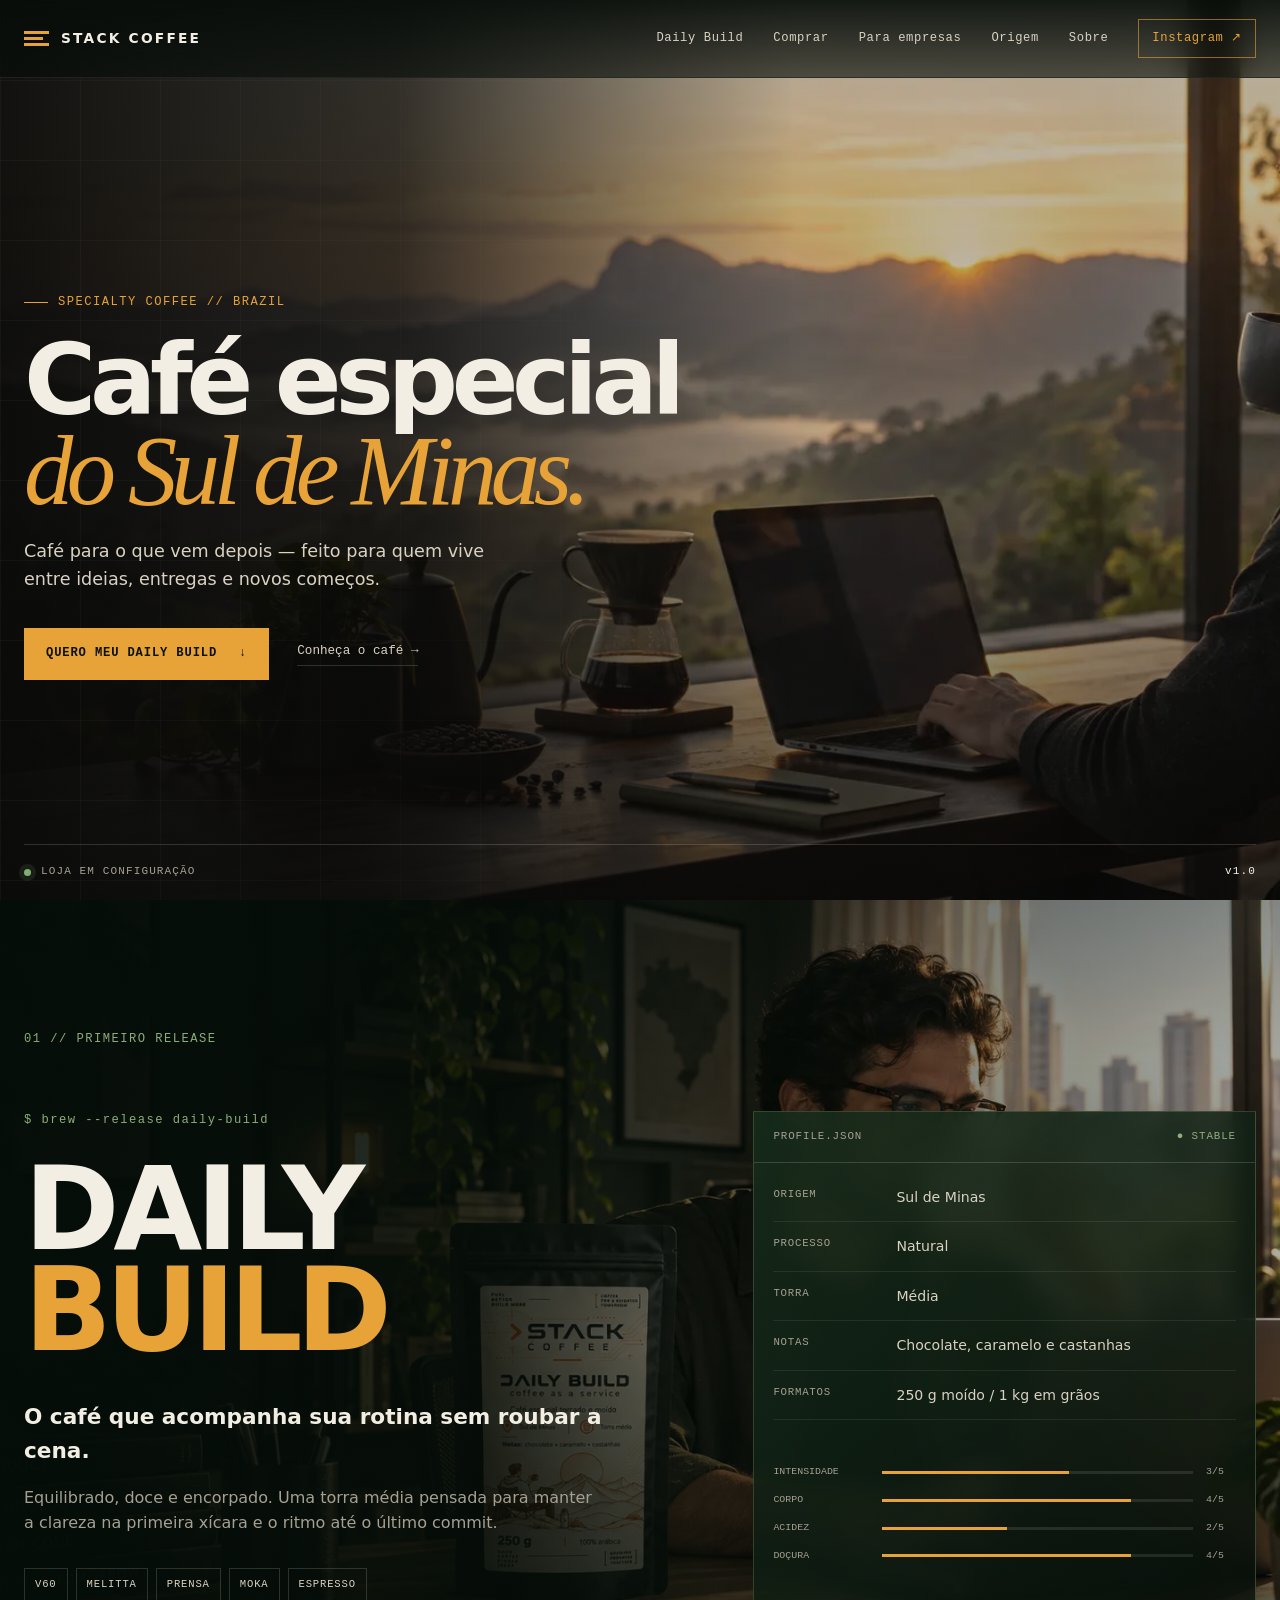
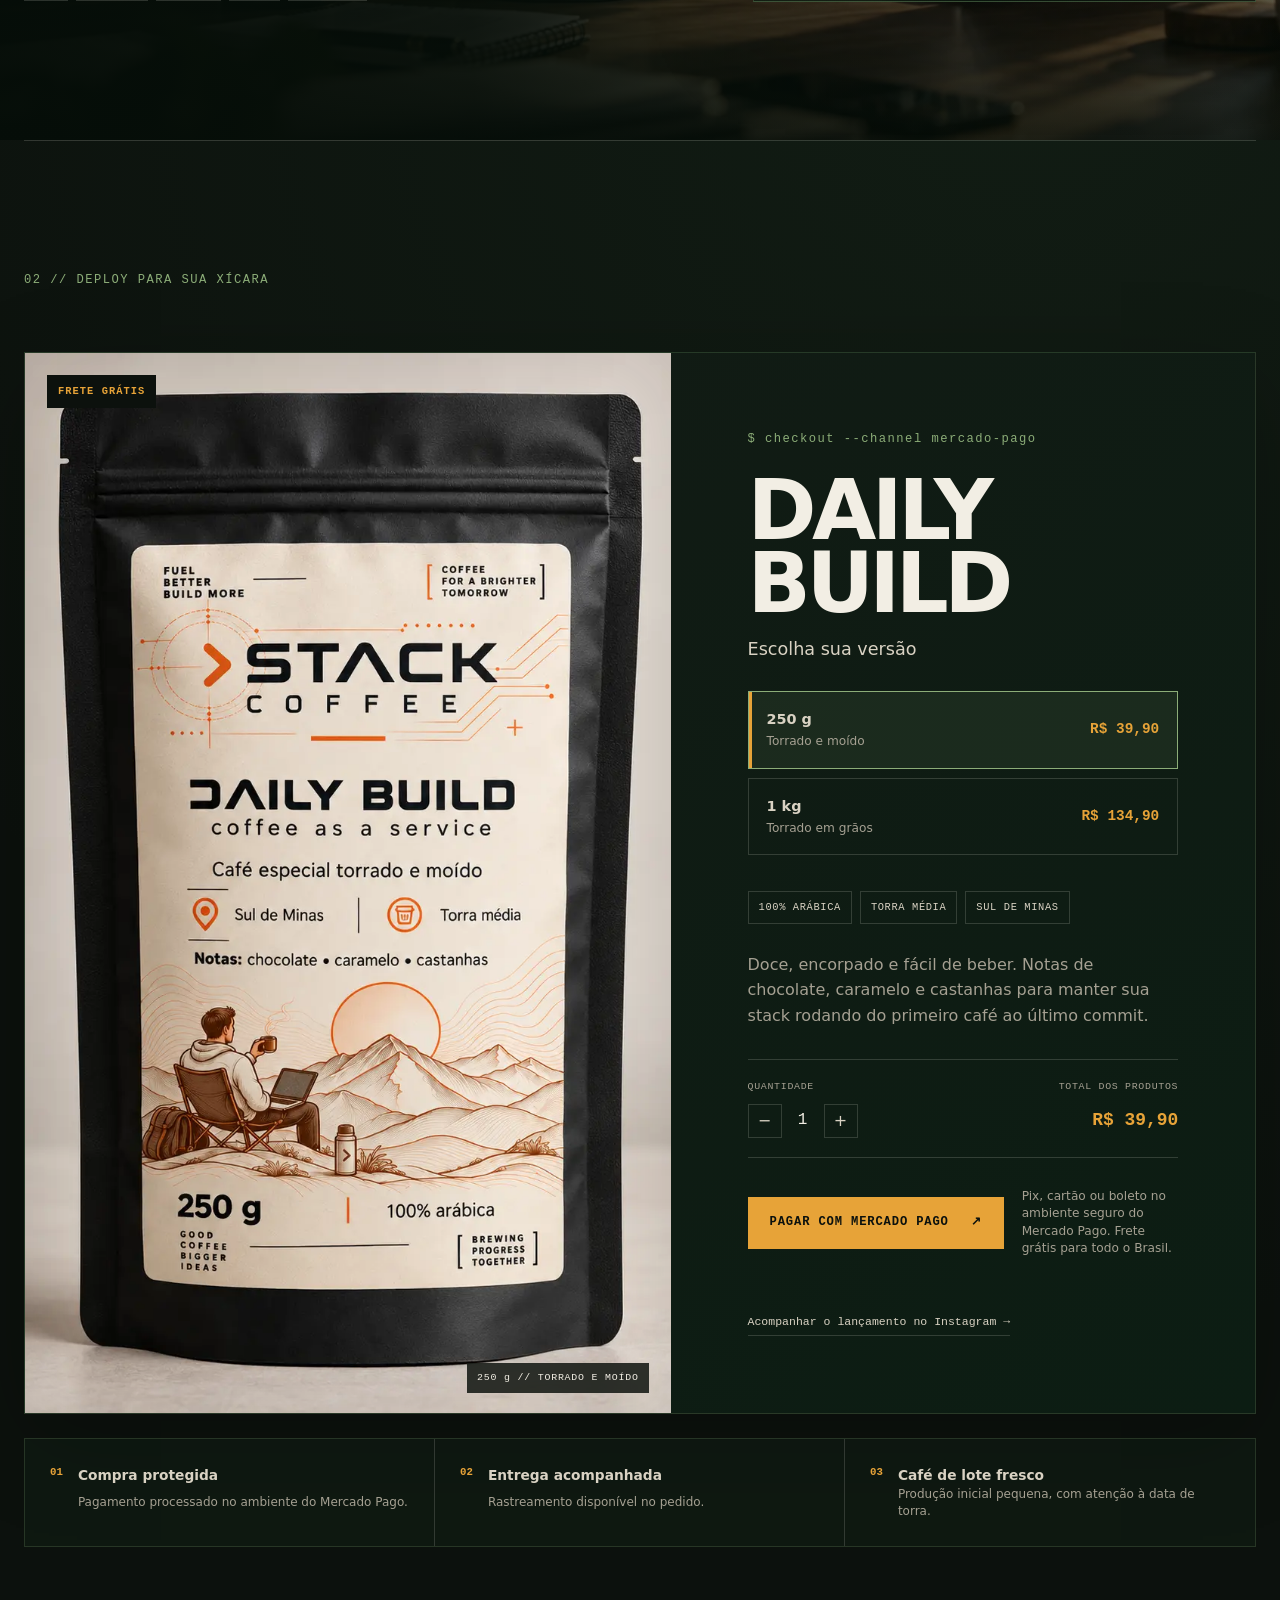
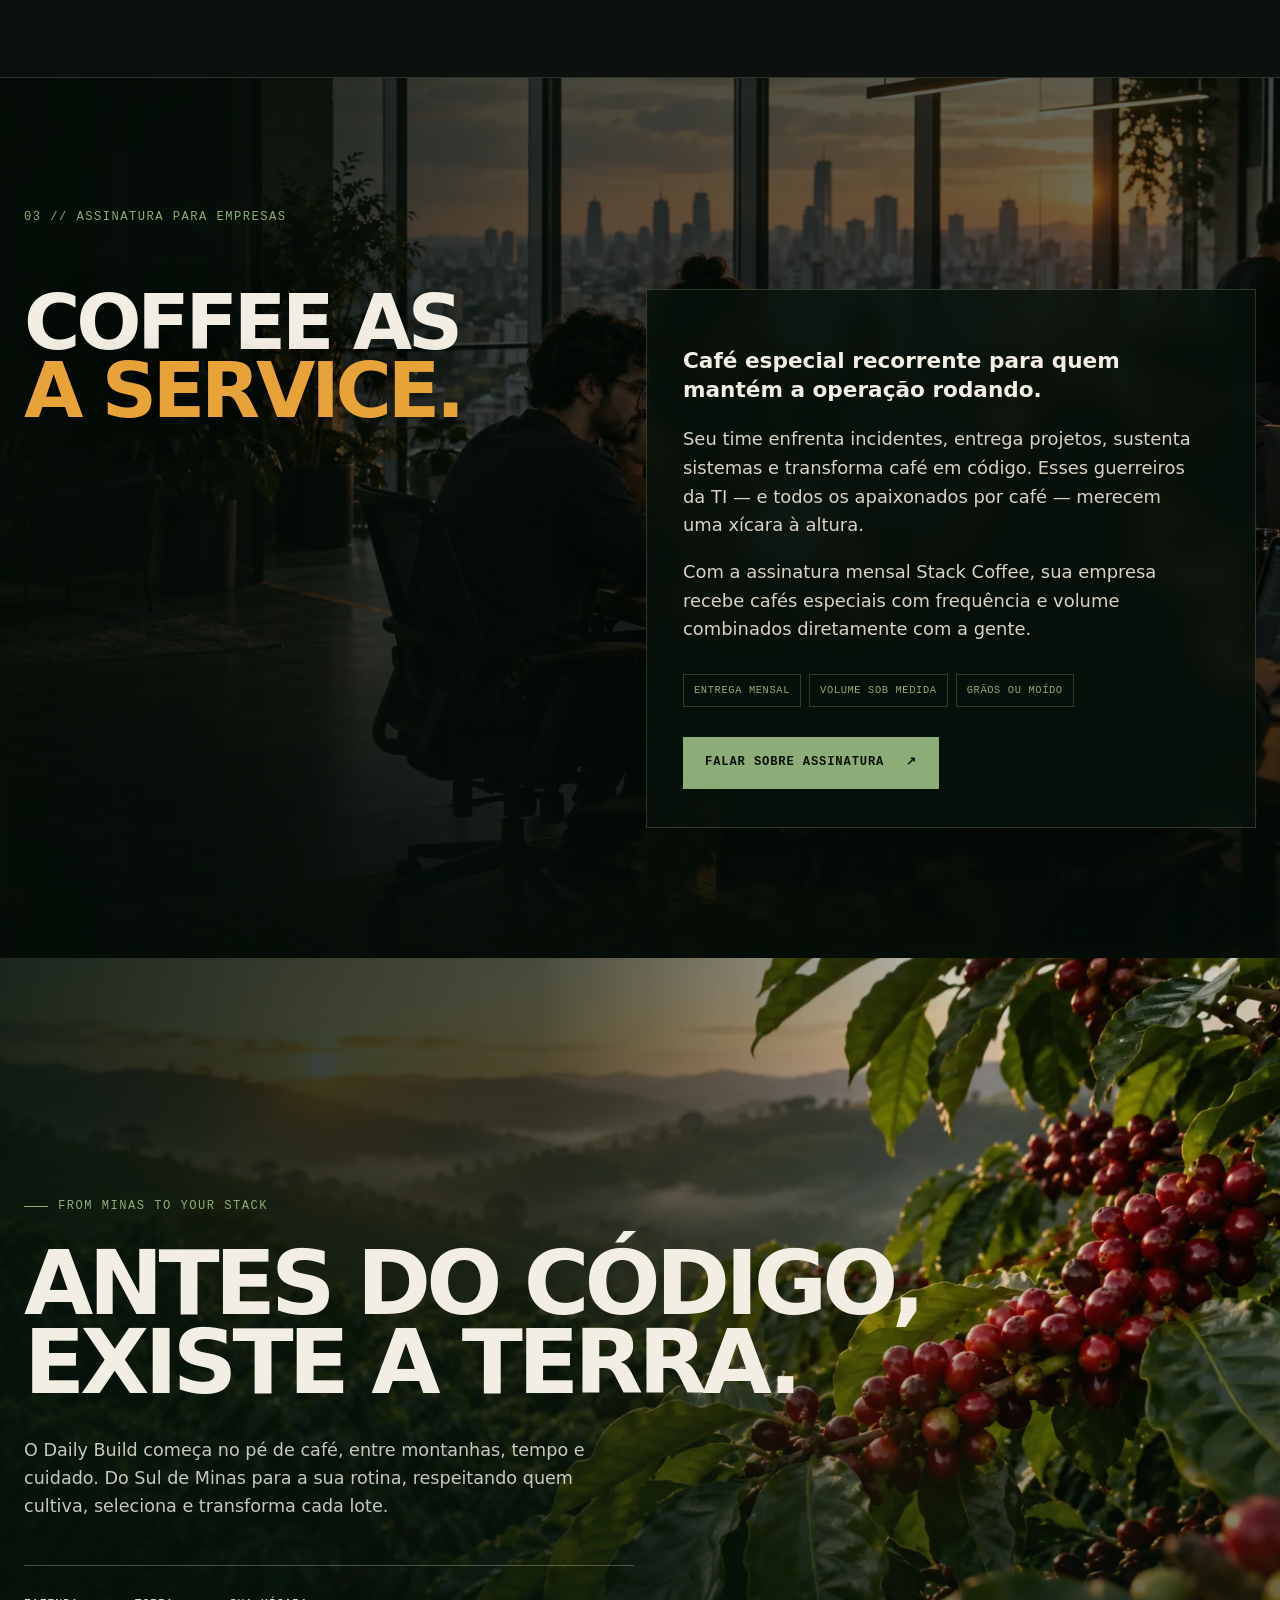
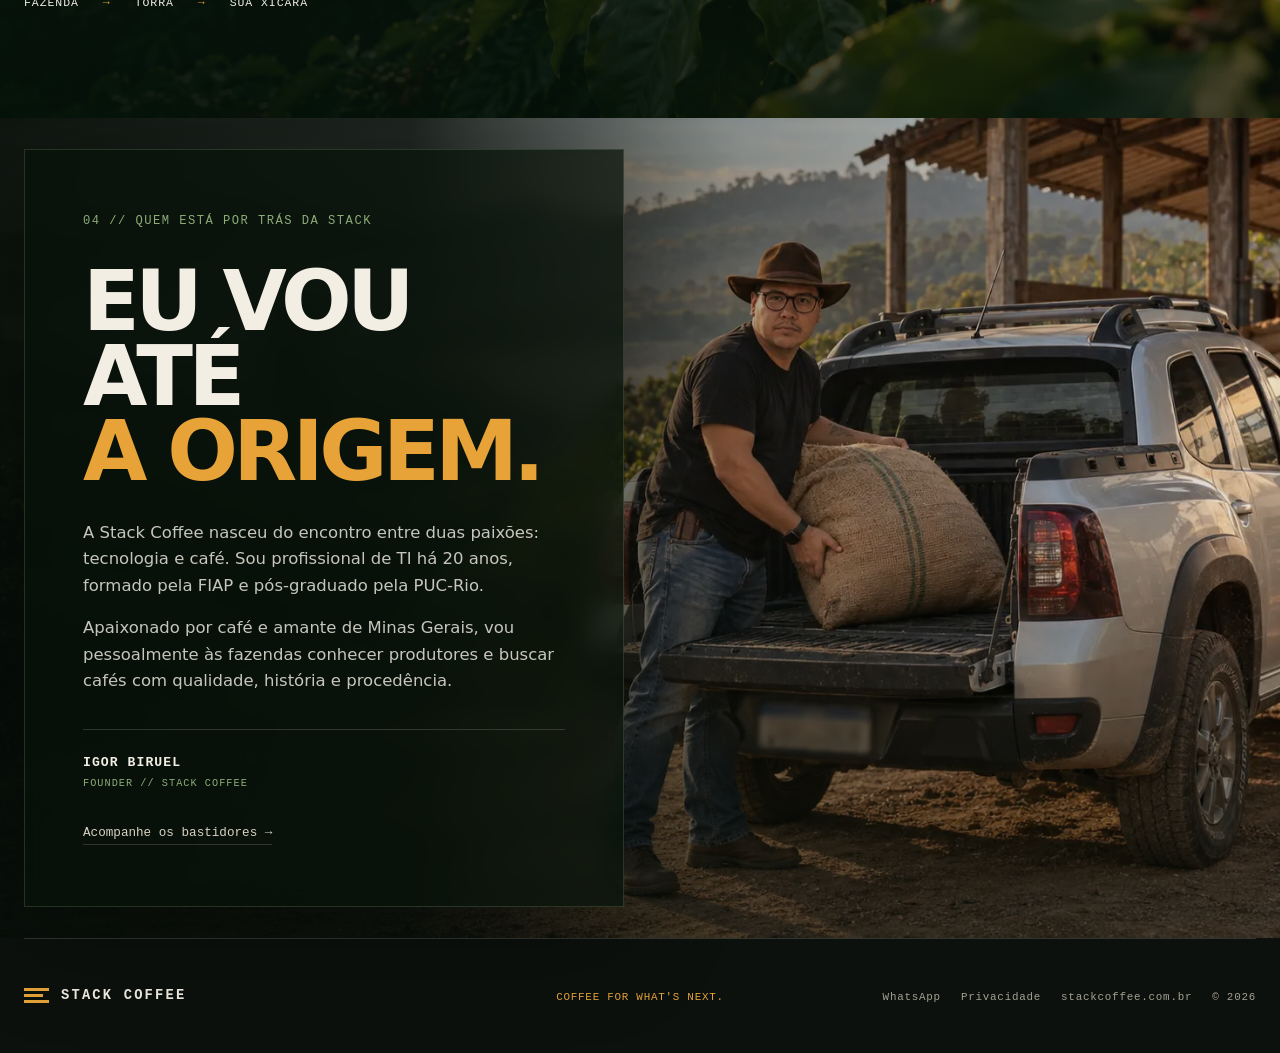
==== index.html @ b14d47a5 "Add files via upload" ====
<!doctype html>
<html lang="pt-BR">
  <head>
    <meta charset="UTF-8" />
    <meta name="viewport" content="width=device-width, initial-scale=1" />
    <meta name="theme-color" content="#11110f" />
    <meta name="description" content="Compre o Daily Build, café especial do Sul de Minas em 250 g moído ou 1 kg em grãos. Frete grátis e assinatura de café para empresas." />
    <meta name="robots" content="index, follow, max-image-preview:large" />
    <link rel="canonical" href="https://stackcoffee.com.br/" />

    <meta property="og:locale" content="pt_BR" />
    <meta property="og:type" content="website" />
    <meta property="og:site_name" content="Stack Coffee" />
    <meta property="og:title" content="Café Especial do Sul de Minas | Stack Coffee" />
    <meta property="og:description" content="Daily Build: café especial em 250 g moído ou 1 kg em grãos, com frete grátis. Coffee as a Service para empresas." />
    <meta property="og:url" content="https://stackcoffee.com.br/" />
    <meta property="og:image" content="https://stackcoffee.com.br/assets/og-stack-coffee.jpg" />
    <meta property="og:image:width" content="1200" />
    <meta property="og:image:height" content="630" />
    <meta property="og:image:alt" content="Stack Coffee Daily Build — café especial do Sul de Minas" />

    <meta name="twitter:card" content="summary_large_image" />
    <meta name="twitter:title" content="Café Especial do Sul de Minas | Stack Coffee" />
    <meta name="twitter:description" content="Daily Build para sua rotina e Coffee as a Service para empresas." />
    <meta name="twitter:image" content="https://stackcoffee.com.br/assets/og-stack-coffee.jpg" />

    <title>Café Especial do Sul de Minas | Stack Coffee</title>
    <link rel="icon" type="image/svg+xml" href="data:image/svg+xml,%3Csvg xmlns='http://www.w3.org/2000/svg' viewBox='0 0 64 64'%3E%3Crect width='64' height='64' rx='14' fill='%2311110f'/%3E%3Cpath d='M18 20h28v6H18zm0 10h21v6H18zm0 10h28v6H18z' fill='%23e7a338'/%3E%3C/svg%3E" />
    <link rel="preload" href="assets/hero-stack-coffee.webp" as="image" type="image/webp" fetchpriority="high" />
    <link rel="stylesheet" href="styles.css" />

    <!-- Google tag (gtag.js) -->
    <script async src="https://www.googletagmanager.com/gtag/js?id=G-5HF74Z44V3"></script>
    <script>
      window.dataLayer = window.dataLayer || [];
      function gtag(){dataLayer.push(arguments);}
      gtag('js', new Date());
      gtag('config', 'G-5HF74Z44V3');
    </script>

    <script type="application/ld+json">
      {
        "@context": "https://schema.org",
        "@graph": [
          {
            "@type": "Organization",
            "@id": "https://stackcoffee.com.br/#organization",
            "name": "Stack Coffee",
            "url": "https://stackcoffee.com.br/",
            "logo": {
              "@type": "ImageObject",
              "url": "https://stackcoffee.com.br/assets/logo-stack-coffee.png",
              "width": 1080,
              "height": 1080
            },
            "sameAs": ["https://www.instagram.com/stackcofffee.oficial/"],
            "contactPoint": {
              "@type": "ContactPoint",
              "telephone": "+55-11-96347-8863",
              "contactType": "customer service",
              "areaServed": "BR",
              "availableLanguage": "Portuguese"
            }
          },
          {
            "@type": "WebSite",
            "@id": "https://stackcoffee.com.br/#website",
            "url": "https://stackcoffee.com.br/",
            "name": "Stack Coffee",
            "inLanguage": "pt-BR",
            "publisher": { "@id": "https://stackcoffee.com.br/#organization" }
          },
          {
            "@type": "ProductGroup",
            "@id": "https://stackcoffee.com.br/#daily-build",
            "name": "Stack Coffee Daily Build",
            "description": "Café especial 100% arábica do Sul de Minas, processo natural, torra média e notas de chocolate, caramelo e castanhas.",
            "url": "https://stackcoffee.com.br/#comprar",
            "image": [
              "https://stackcoffee.com.br/assets/daily-build-250g.webp",
              "https://stackcoffee.com.br/assets/daily-build-1kg.webp"
            ],
            "brand": { "@type": "Brand", "name": "Stack Coffee" },
            "category": "Café especial",
            "productGroupID": "STACK-DAILY-BUILD",
            "variesBy": ["https://schema.org/size"],
            "hasVariant": [
              {
                "@type": "Product",
                "name": "Daily Build 250 g — torrado e moído",
                "sku": "SC-DB-250-MOIDO",
                "size": "250 g",
                "additionalProperty": {
                  "@type": "PropertyValue",
                  "name": "Apresentação",
                  "value": "Torrado e moído"
                },
                "image": "https://stackcoffee.com.br/assets/daily-build-250g.webp",
                "offers": {
                  "@type": "Offer",
                  "url": "https://stackcoffee.com.br/#comprar",
                  "priceCurrency": "BRL",
                  "price": "39.90",
                  "availability": "https://schema.org/InStock",
                  "itemCondition": "https://schema.org/NewCondition"
                }
              },
              {
                "@type": "Product",
                "name": "Daily Build 1 kg — torrado em grãos",
                "sku": "SC-DB-1KG-GRAOS",
                "size": "1 kg",
                "additionalProperty": {
                  "@type": "PropertyValue",
                  "name": "Apresentação",
                  "value": "Torrado em grãos"
                },
                "image": "https://stackcoffee.com.br/assets/daily-build-1kg.webp",
                "offers": {
                  "@type": "Offer",
                  "url": "https://stackcoffee.com.br/#comprar",
                  "priceCurrency": "BRL",
                  "price": "134.90",
                  "availability": "https://schema.org/InStock",
                  "itemCondition": "https://schema.org/NewCondition"
                }
              }
            ]
          }
        ]
      }
    </script>

    <script src="script.js" defer></script>
  </head>
  <body>
    <header class="site-header" id="top">
      <a class="brand" href="#top" aria-label="Stack Coffee — início">
        <span class="brand-mark" aria-hidden="true"><i></i><i></i><i></i></span>
        <span>STACK COFFEE</span>
      </a>

      <button class="menu-toggle" type="button" aria-expanded="false" aria-controls="main-nav">
        <span class="sr-only">Abrir menu</span>
        <span></span><span></span>
      </button>

      <nav class="main-nav" id="main-nav" aria-label="Navegação principal">
        <a href="#daily-build">Daily Build</a>
        <a href="#comprar">Comprar</a>
        <a href="#empresas">Para empresas</a>
        <a href="#origem">Origem</a>
        <a href="#sobre">Sobre</a>
        <a class="nav-cta" href="https://www.instagram.com/stackcofffee.oficial/" target="_blank" rel="noreferrer">Instagram <span>↗</span></a>
      </nav>
    </header>

    <main>
      <section class="hero" aria-labelledby="hero-title">
        <picture class="hero-image">
          <img src="assets/hero-stack-coffee.webp" alt="Profissional tomando café especial enquanto trabalha diante das montanhas de Minas Gerais" width="1942" height="809" fetchpriority="high" decoding="async" />
        </picture>
        <div class="hero-shade"></div>
        <div class="hero-grid" aria-hidden="true"></div>
        <div class="hero-content">
          <p class="eyebrow"><span></span> SPECIALTY COFFEE // BRAZIL</p>
          <h1 id="hero-title">Café especial<br /><em>do Sul de Minas.</em></h1>
          <p class="hero-copy">Café para o que vem depois — feito para quem vive entre ideias, entregas e novos começos.</p>
          <div class="hero-actions">
            <a class="button button-primary" href="#comprar">Quero meu Daily Build <span>↓</span></a>
            <a class="text-link" href="#daily-build">Conheça o café <span>→</span></a>
          </div>
        </div>
        <div class="hero-status" aria-label="Status do lançamento">
          <span class="pulse"></span>
          <span>LOJA EM CONFIGURAÇÃO</span>
          <b>v1.0</b>
        </div>
      </section>

      <section class="product visual-section" id="daily-build" aria-labelledby="product-title">
        <div class="section-inner">
          <div class="section-kicker reveal">01 // PRIMEIRO RELEASE</div>
          <div class="product-layout">
            <div class="product-copy reveal">
              <p class="command">$ brew --release daily-build</p>
              <h2 id="product-title">DAILY<br /><span>BUILD</span></h2>
              <p class="lead">O café que acompanha sua rotina sem roubar a cena.</p>
              <p>Equilibrado, doce e encorpado. Uma torra média pensada para manter a clareza na primeira xícara e o ritmo até o último commit.</p>
              <div class="tags" aria-label="Métodos de preparo indicados">
                <span>V60</span><span>MELITTA</span><span>PRENSA</span><span>MOKA</span><span>ESPRESSO</span>
              </div>
            </div>

            <div class="profile-card reveal">
              <div class="profile-top">
                <span>PROFILE.JSON</span>
                <span class="live">● STABLE</span>
              </div>
              <dl class="spec-list">
                <div><dt>ORIGEM</dt><dd>Sul de Minas</dd></div>
                <div><dt>PROCESSO</dt><dd>Natural</dd></div>
                <div><dt>TORRA</dt><dd>Média</dd></div>
                <div><dt>NOTAS</dt><dd>Chocolate, caramelo e castanhas</dd></div>
                <div><dt>FORMATOS</dt><dd>250 g moído / 1 kg em grãos</dd></div>
              </dl>
              <div class="meters" aria-label="Perfil sensorial">
                <div><span>INTENSIDADE</span><i style="--value: 60%"></i><b>3/5</b></div>
                <div><span>CORPO</span><i style="--value: 80%"></i><b>4/5</b></div>
                <div><span>ACIDEZ</span><i style="--value: 40%"></i><b>2/5</b></div>
                <div><span>DOÇURA</span><i style="--value: 80%"></i><b>4/5</b></div>
              </div>
            </div>
          </div>
        </div>
      </section>

      <section class="store section" id="comprar" aria-labelledby="store-title">
        <div class="section-kicker reveal">02 // DEPLOY PARA SUA XÍCARA</div>
        <div class="store-card reveal">
          <div class="store-media">
            <img class="product-shot is-active" data-product-image="SC-DB-250-MOIDO" src="assets/daily-build-250g.webp" alt="Embalagem do café Stack Coffee Daily Build torrado e moído de 250 gramas" width="1122" height="1402" loading="lazy" />
            <img class="product-shot" data-product-image="SC-DB-1KG-GRAOS" src="assets/daily-build-1kg.webp" alt="Embalagem do café Stack Coffee Daily Build torrado em grãos de 1 quilo" width="1122" height="1402" loading="lazy" aria-hidden="true" />
            <span class="store-badge">FRETE GRÁTIS</span>
            <span class="media-caption" id="media-caption">250 g // TORRADO E MOÍDO</span>
          </div>

          <div class="store-details">
            <p class="command">$ checkout --channel mercado-pago</p>
            <h2 id="store-title">DAILY BUILD</h2>
            <p class="store-subtitle">Escolha sua versão</p>

            <div class="variant-list" role="radiogroup" aria-label="Versão do Daily Build">
              <button class="variant-option active" type="button" role="radio" aria-checked="true" data-sku="SC-DB-250-MOIDO" data-price="39.90">
                <span><b>250 g</b><small>Torrado e moído</small></span>
                <strong>R$ 39,90</strong>
              </button>
              <button class="variant-option" type="button" role="radio" aria-checked="false" data-sku="SC-DB-1KG-GRAOS" data-price="134.90">
                <span><b>1 kg</b><small>Torrado em grãos</small></span>
                <strong>R$ 134,90</strong>
              </button>
            </div>

            <div class="store-specs" aria-label="Características do produto">
              <span>100% arábica</span>
              <span>Torra média</span>
              <span>Sul de Minas</span>
            </div>

            <p class="store-description">Doce, encorpado e fácil de beber. Notas de chocolate, caramelo e castanhas para manter sua stack rodando do primeiro café ao último commit.</p>

            <div class="order-row">
              <div class="quantity-control" aria-label="Quantidade">
                <span>QUANTIDADE</span>
                <div>
                  <button id="quantity-minus" type="button" aria-label="Diminuir quantidade">−</button>
                  <output id="quantity-value" aria-live="polite">1</output>
                  <button id="quantity-plus" type="button" aria-label="Aumentar quantidade">+</button>
                </div>
              </div>
              <div class="order-total">
                <span>TOTAL DOS PRODUTOS</span>
                <strong id="order-total">R$ 39,90</strong>
              </div>
            </div>

            <div class="buy-area">
              <button id="checkout-button" class="button button-marketplace" type="button">
                Pagar com Mercado Pago <span>↗</span>
              </button>
              <p>Pix, cartão ou boleto no ambiente seguro do Mercado Pago. Frete grátis para todo o Brasil.</p>
            </div>
            <p class="checkout-message" id="checkout-message" role="status" aria-live="polite"></p>

            <a class="notify-link" href="https://www.instagram.com/stackcofffee.oficial/" target="_blank" rel="noreferrer">Acompanhar o lançamento no Instagram <span>→</span></a>
          </div>
        </div>

        <div class="commerce-benefits reveal" aria-label="Benefícios da compra">
          <div><b>01</b><strong>Compra protegida</strong><span>Pagamento processado no ambiente do Mercado Pago.</span></div>
          <div><b>02</b><strong>Entrega acompanhada</strong><span>Rastreamento disponível no pedido.</span></div>
          <div><b>03</b><strong>Café de lote fresco</strong><span>Produção inicial pequena, com atenção à data de torra.</span></div>
        </div>
      </section>

      <section class="manifesto visual-section" id="empresas" aria-labelledby="manifesto-title">
        <div class="section-inner">
          <div class="section-kicker reveal">03 // ASSINATURA PARA EMPRESAS</div>
          <div class="manifesto-grid">
            <h2 id="manifesto-title" class="reveal">COFFEE AS<br /><span>A SERVICE.</span></h2>
            <div class="manifesto-copy caas-copy reveal">
              <p class="caas-lead">Café especial recorrente para quem mantém a operação rodando.</p>
              <p>Seu time enfrenta incidentes, entrega projetos, sustenta sistemas e transforma café em código. Esses guerreiros da TI — e todos os apaixonados por café — merecem uma xícara à altura.</p>
              <p>Com a assinatura mensal Stack Coffee, sua empresa recebe cafés especiais com frequência e volume combinados diretamente com a gente.</p>
              <div class="caas-benefits" aria-label="Benefícios da assinatura empresarial">
                <span>ENTREGA MENSAL</span><span>VOLUME SOB MEDIDA</span><span>GRÃOS OU MOÍDO</span>
              </div>
              <a class="button button-whatsapp" href="https://wa.me/5511963478863?text=Ol%C3%A1%2C%20quero%20conhecer%20a%20assinatura%20Coffee%20as%20a%20Service%20para%20minha%20empresa." target="_blank" rel="noreferrer">Falar sobre assinatura <span>↗</span></a>
            </div>
          </div>
        </div>
      </section>

      <section class="origin section" id="origem" aria-labelledby="origin-title">
        <div class="origin-panel reveal">
          <p class="eyebrow"><span></span> FROM MINAS TO YOUR STACK</p>
          <h2 id="origin-title">Antes do código,<br />existe a terra.</h2>
          <p>O Daily Build começa no pé de café, entre montanhas, tempo e cuidado. Do Sul de Minas para a sua rotina, respeitando quem cultiva, seleciona e transforma cada lote.</p>
          <div class="origin-path" aria-label="Caminho do café">
            <span>FAZENDA</span><i>→</i><span>TORRA</span><i>→</i><span>SUA XÍCARA</span>
          </div>
        </div>
      </section>

      <section class="founder-story" id="sobre" aria-labelledby="founder-title" role="img" aria-label="Igor Biruel carregando uma saca de café em sua Oroch prata em uma fazenda de Minas Gerais">
        <div class="founder-content">
          <div class="founder-card reveal">
            <p class="section-kicker">04 // QUEM ESTÁ POR TRÁS DA STACK</p>
            <h2 id="founder-title">Eu vou até<br /><span>a origem.</span></h2>
            <p>A Stack Coffee nasceu do encontro entre duas paixões: tecnologia e café. Sou profissional de TI há 20 anos, formado pela FIAP e pós-graduado pela PUC-Rio.</p>
            <p>Apaixonado por café e amante de Minas Gerais, vou pessoalmente às fazendas conhecer produtores e buscar cafés com qualidade, história e procedência.</p>
            <div class="founder-signature"><strong>IGOR BIRUEL</strong><span>FOUNDER // STACK COFFEE</span></div>
            <a class="text-link" href="https://www.instagram.com/stackcofffee.oficial/" target="_blank" rel="noreferrer">Acompanhe os bastidores <span>→</span></a>
          </div>
        </div>
      </section>
    </main>

    <footer>
      <a class="brand footer-brand" href="#top">
        <span class="brand-mark" aria-hidden="true"><i></i><i></i><i></i></span>
        <span>STACK COFFEE</span>
      </a>
      <p>COFFEE FOR WHAT'S NEXT.</p>
      <div><a href="https://wa.me/5511963478863" target="_blank" rel="noreferrer">WhatsApp</a><a href="/politica-de-privacidade/">Privacidade</a><a href="https://stackcoffee.com.br/">stackcoffee.com.br</a><span>© <span id="year"></span></span></div>
    </footer>
  </body>
</html>
---- styles.css ----
:root {
  --ink: #0c110d;
  --ink-soft: #121a14;
  --cream: #f2eee4;
  --paper: #d9d2c3;
  --muted: #a5a092;
  --gold: #e7a338;
  --green: #8cad78;
  --forest: #183221;
  --forest-deep: #0c1d13;
  --line: rgba(242, 238, 228, 0.16);
  --max: 1240px;
}

* { box-sizing: border-box; }
html { scroll-behavior: smooth; }
body {
  margin: 0;
  background: radial-gradient(circle at 80% 28%, rgba(41, 79, 49, .18), transparent 30%), var(--ink);
  color: var(--cream);
  font-family: Inter, ui-sans-serif, system-ui, -apple-system, BlinkMacSystemFont, "Segoe UI", sans-serif;
  font-size: 16px;
  line-height: 1.6;
  overflow-x: hidden;
}

a { color: inherit; text-decoration: none; }
button { font: inherit; }
.sr-only { position: absolute; width: 1px; height: 1px; padding: 0; margin: -1px; overflow: hidden; clip: rect(0, 0, 0, 0); white-space: nowrap; border: 0; }

.site-header {
  position: fixed;
  z-index: 20;
  top: 0;
  left: 0;
  width: 100%;
  height: 78px;
  display: flex;
  align-items: center;
  justify-content: space-between;
  padding: 0 max(24px, calc((100vw - var(--max)) / 2));
  border-bottom: 1px solid rgba(255,255,255,.09);
  background: linear-gradient(to bottom, rgba(7,13,9,.92), rgba(7,13,9,.6));
  backdrop-filter: blur(16px);
  transition: background .25s ease;
}

.site-header.scrolled { background: rgba(7,13,9,.96); }
.brand { display: inline-flex; align-items: center; gap: 12px; font-size: .86rem; font-weight: 800; letter-spacing: .16em; }
.brand-mark { display: grid; gap: 3px; width: 25px; }
.brand-mark i { display: block; height: 3px; background: var(--gold); }
.brand-mark i:nth-child(2) { width: 76%; }

.main-nav { display: flex; align-items: center; gap: 30px; font-family: ui-monospace, SFMono-Regular, Menlo, Monaco, Consolas, monospace; font-size: .76rem; letter-spacing: .05em; }
.main-nav a { color: var(--paper); transition: color .2s ease; }
.main-nav a:hover { color: var(--gold); }
.main-nav .nav-cta { border: 1px solid rgba(231,163,56,.58); padding: 9px 13px; color: var(--gold); }
.menu-toggle { display: none; border: 0; background: transparent; color: white; padding: 8px; }
.menu-toggle > span:not(.sr-only) { display: block; width: 23px; height: 1px; margin: 6px 0; background: currentColor; }

.hero { position: relative; min-height: 780px; height: 100svh; display: grid; align-items: center; overflow: hidden; }
.hero-image { position: absolute; inset: 0; display: block; margin: 0; overflow: hidden; transform: scale(1.015); }
.hero-image img { width: 100%; height: 100%; display: block; object-fit: cover; object-position: center; }
.hero-shade { position: absolute; inset: 0; background: linear-gradient(90deg, rgba(9,9,8,.96) 0%, rgba(9,9,8,.82) 31%, rgba(9,9,8,.25) 62%, rgba(9,9,8,.28) 100%), linear-gradient(0deg, rgba(9,9,8,.68), transparent 45%); }
.hero-grid { position: absolute; inset: 0; background-image: linear-gradient(rgba(255,255,255,.035) 1px, transparent 1px), linear-gradient(90deg, rgba(255,255,255,.035) 1px, transparent 1px); background-size: 80px 80px; mask-image: linear-gradient(to right, black, transparent 62%); }
.hero-content { position: relative; z-index: 2; width: min(var(--max), calc(100% - 48px)); margin: 60px auto 0; }
.eyebrow, .section-kicker, .command { font-family: ui-monospace, SFMono-Regular, Menlo, Monaco, Consolas, monospace; letter-spacing: .12em; font-size: .76rem; }
.eyebrow { display: flex; align-items: center; gap: 10px; color: var(--gold); }
.eyebrow > span { width: 24px; height: 1px; background: currentColor; }
.hero h1 { max-width: 800px; margin: 24px 0 22px; font-size: clamp(3.55rem, 7.7vw, 7rem); line-height: .91; letter-spacing: -.065em; font-weight: 760; }
.hero h1 em { color: var(--gold); font-family: Georgia, "Times New Roman", serif; font-weight: 400; }
.hero-copy { max-width: 510px; color: var(--paper); font-size: 1.1rem; }
.hero-actions { display: flex; align-items: center; gap: 28px; margin-top: 34px; }
.button { display: inline-flex; align-items: center; justify-content: center; gap: 22px; min-height: 52px; padding: 0 21px; border: 1px solid var(--gold); font-family: ui-monospace, SFMono-Regular, Menlo, monospace; font-size: .76rem; font-weight: 700; letter-spacing: .07em; text-transform: uppercase; transition: background .2s ease, color .2s ease, transform .2s ease; }
.button:hover { transform: translateY(-2px); }
.button-primary { background: var(--gold); color: var(--ink); }
.button-primary:hover { background: #f2b24a; }
.text-link { font-family: ui-monospace, SFMono-Regular, Menlo, monospace; color: var(--paper); font-size: .79rem; border-bottom: 1px solid var(--line); padding-bottom: 4px; }
.text-link:hover { color: var(--gold); }
.hero-status { position: absolute; z-index: 2; bottom: 0; left: 50%; transform: translateX(-50%); width: min(var(--max), calc(100% - 48px)); display: grid; grid-template-columns: auto 1fr auto; align-items: center; gap: 10px; padding: 18px 0 19px; border-top: 1px solid var(--line); font-family: ui-monospace, SFMono-Regular, Menlo, monospace; font-size: .69rem; color: var(--muted); letter-spacing: .1em; }
.hero-status b { color: var(--cream); font-weight: 500; }
.pulse { width: 7px; height: 7px; border-radius: 50%; background: #7faf71; box-shadow: 0 0 0 5px rgba(127,175,113,.12); animation: pulse 2s infinite; }
@keyframes pulse { 50% { box-shadow: 0 0 0 9px rgba(127,175,113,0); } }

.section { width: min(var(--max), calc(100% - 48px)); margin: 0 auto; padding: 130px 0; }
.visual-section { position: relative; isolation: isolate; width: 100%; margin: 0; overflow: hidden; }
.section-inner { position: relative; z-index: 1; width: min(var(--max), calc(100% - 48px)); margin: 0 auto; padding: 130px 0; }
.section-kicker { color: var(--green); margin-bottom: 62px; }
.product { min-height: 840px; background: linear-gradient(90deg, rgba(5,13,8,.97) 0%, rgba(5,13,8,.84) 37%, rgba(5,13,8,.34) 69%, rgba(5,13,8,.18) 100%), linear-gradient(0deg, rgba(5,13,8,.85) 0%, transparent 47%, rgba(5,13,8,.34) 100%), url("assets/daily-build-home-office.webp") center / cover no-repeat; }
.product-layout { display: grid; grid-template-columns: 1.1fr .9fr; gap: 9vw; align-items: start; }
.command { color: var(--green); margin: 0 0 28px; }
.product h2, .store h2, .manifesto h2, .origin h2, .launch h2 { margin: 0; letter-spacing: -.055em; line-height: .88; text-transform: uppercase; }
.product h2 { font-size: clamp(4.3rem, 9vw, 8.4rem); }
.product h2 span, .manifesto h2 span, .launch h2 span { color: var(--gold); }
.lead { margin: 38px 0 14px; color: var(--cream); font-size: 1.35rem; font-weight: 650; }
.product-copy > p:not(.command):not(.lead) { max-width: 580px; color: var(--muted); }
.tags { display: flex; flex-wrap: wrap; gap: 8px; margin-top: 32px; }
.tags span { border: 1px solid var(--line); padding: 7px 10px; color: var(--paper); font-family: ui-monospace, SFMono-Regular, Menlo, monospace; font-size: .66rem; letter-spacing: .08em; }

.profile-card { border: 1px solid rgba(140,173,120,.3); background: linear-gradient(145deg, rgba(22,45,28,.88), rgba(7,15,10,.8)); backdrop-filter: blur(13px); box-shadow: 0 24px 90px rgba(0,0,0,.34); }
.profile-top { display: flex; justify-content: space-between; align-items: center; padding: 16px 19px; border-bottom: 1px solid var(--line); color: var(--muted); font-family: ui-monospace, SFMono-Regular, Menlo, monospace; font-size: .68rem; letter-spacing: .08em; }
.profile-top .live { color: #8eae82; }
.spec-list { margin: 0; padding: 10px 19px; }
.spec-list > div { display: grid; grid-template-columns: 105px 1fr; gap: 18px; padding: 13px 0; border-bottom: 1px solid rgba(255,255,255,.08); }
.spec-list dt { color: var(--muted); font-family: ui-monospace, SFMono-Regular, Menlo, monospace; font-size: .67rem; letter-spacing: .07em; }
.spec-list dd { margin: 0; color: var(--paper); font-size: .88rem; }
.meters { padding: 22px 19px 25px; }
.meters > div { display: grid; grid-template-columns: 96px 1fr 30px; gap: 13px; align-items: center; margin: 12px 0; }
.meters span, .meters b { color: var(--muted); font-family: ui-monospace, SFMono-Regular, Menlo, monospace; font-size: .62rem; font-weight: 500; }
.meters i { position: relative; display: block; height: 3px; background: rgba(255,255,255,.1); }
.meters i::after { content: ""; position: absolute; inset: 0 auto 0 0; width: var(--value); background: var(--gold); }

.store { border-top: 1px solid var(--line); }
.store-card { display: grid; grid-template-columns: minmax(0, 1.05fr) minmax(380px, .95fr); border: 1px solid rgba(140,173,120,.2); background: linear-gradient(145deg, var(--ink-soft), var(--forest-deep)); overflow: hidden; box-shadow: 0 28px 90px rgba(0,0,0,.22); }
.store-media { position: relative; min-height: 680px; background: #d8d0c1; overflow: hidden; }
.store-media::after { content: ""; position: absolute; inset: 0; box-shadow: inset 0 0 90px rgba(17,17,15,.14); pointer-events: none; }
.store-media img { width: 100%; height: 100%; object-fit: cover; display: block; }
.store-media .product-shot { position: absolute; inset: 0; opacity: 0; transform: scale(1.025); transition: opacity .45s ease, transform .65s ease; }
.store-media .product-shot.is-active { opacity: 1; transform: scale(1); }
.store-badge { position: absolute; z-index: 2; top: 22px; left: 22px; padding: 8px 11px; background: var(--ink); color: var(--gold); font-family: ui-monospace, SFMono-Regular, Menlo, monospace; font-size: .65rem; font-weight: 700; letter-spacing: .1em; }
.media-caption { position: absolute; z-index: 2; right: 22px; bottom: 20px; padding: 7px 10px; background: rgba(12,17,13,.84); color: var(--cream); backdrop-filter: blur(8px); font-family: ui-monospace, SFMono-Regular, Menlo, monospace; font-size: .62rem; letter-spacing: .08em; }
.store-details { display: flex; flex-direction: column; justify-content: center; padding: clamp(36px, 6vw, 78px); }
.store-details .command { margin-bottom: 24px; }
.store h2 { font-size: clamp(3.4rem, 6.5vw, 6.2rem); }
.store-subtitle { margin: 15px 0 0; color: var(--paper); font-size: 1.1rem; }
.variant-list { display: grid; gap: 9px; margin: 28px 0 8px; }
.variant-option { width: 100%; display: flex; align-items: center; justify-content: space-between; gap: 20px; padding: 16px 18px; border: 1px solid var(--line); background: transparent; color: var(--paper); text-align: left; cursor: pointer; transition: border-color .2s ease, background .2s ease; }
.variant-option:hover { border-color: rgba(231,163,56,.55); }
.variant-option.active { border-color: var(--green); background: rgba(140,173,120,.1); box-shadow: inset 3px 0 0 var(--gold); }
.variant-option > span { display: grid; gap: 1px; }
.variant-option b { font-size: .9rem; }
.variant-option small { color: var(--muted); font-size: .76rem; }
.variant-option strong { color: var(--gold); font-family: ui-monospace, SFMono-Regular, Menlo, monospace; font-size: .9rem; white-space: nowrap; }
.store-specs { display: flex; flex-wrap: wrap; gap: 8px; margin: 28px 0; }
.store-specs span { padding: 7px 10px; border: 1px solid var(--line); color: var(--paper); font-family: ui-monospace, SFMono-Regular, Menlo, monospace; font-size: .65rem; letter-spacing: .06em; text-transform: uppercase; }
.store-description { margin: 0; color: var(--muted); }
.order-row { display: grid; grid-template-columns: 1fr 1fr; gap: 24px; margin: 30px 0; padding: 19px 0; border-top: 1px solid var(--line); border-bottom: 1px solid var(--line); }
.quantity-control, .order-total { display: grid; gap: 9px; }
.quantity-control > span, .order-total > span { color: var(--muted); font-family: ui-monospace, SFMono-Regular, Menlo, monospace; font-size: .62rem; letter-spacing: .07em; }
.quantity-control > div { display: grid; grid-template-columns: 34px 42px 34px; align-items: center; }
.quantity-control button { width: 34px; height: 34px; border: 1px solid var(--line); background: transparent; color: var(--paper); cursor: pointer; }
.quantity-control button:hover { border-color: var(--gold); color: var(--gold); }
.quantity-control output { text-align: center; color: var(--cream); font-family: ui-monospace, SFMono-Regular, Menlo, monospace; }
.order-total { text-align: right; }
.order-total strong { color: var(--gold); font-family: ui-monospace, SFMono-Regular, Menlo, monospace; font-size: 1.12rem; }
.buy-area { display: grid; grid-template-columns: minmax(220px, auto) 1fr; gap: 18px; align-items: center; }
.button-marketplace { background: var(--gold); color: var(--ink); }
.button-marketplace:disabled { cursor: wait; opacity: .7; transform: none; }
.buy-area p { margin: 0; color: var(--muted); font-size: .76rem; line-height: 1.45; }
.checkout-message { min-height: 1.4em; margin: 13px 0 0; color: #e5a3a3; font-size: .78rem; }
.notify-link { align-self: flex-start; margin-top: 25px; padding-bottom: 3px; border-bottom: 1px solid var(--line); color: var(--paper); font-family: ui-monospace, SFMono-Regular, Menlo, monospace; font-size: .72rem; }
.notify-link:hover { color: var(--gold); }
.commerce-benefits { display: grid; grid-template-columns: repeat(3, 1fr); margin-top: 24px; border: 1px solid rgba(140,173,120,.2); background: rgba(24,50,33,.2); }
.commerce-benefits > div { display: grid; grid-template-columns: auto 1fr; column-gap: 15px; padding: 25px; border-right: 1px solid var(--line); }
.commerce-benefits > div:last-child { border-right: 0; }
.commerce-benefits b { grid-row: span 2; color: var(--gold); font-family: ui-monospace, SFMono-Regular, Menlo, monospace; font-size: .67rem; }
.commerce-benefits strong { color: var(--paper); font-size: .86rem; }
.commerce-benefits span { color: var(--muted); font-size: .75rem; line-height: 1.45; }

.manifesto { min-height: 850px; border-top: 1px solid var(--line); background: linear-gradient(90deg, rgba(5,13,8,.9) 0%, rgba(5,13,8,.57) 42%, rgba(5,13,8,.38) 100%), linear-gradient(0deg, rgba(5,13,8,.92) 0%, transparent 58%, rgba(5,13,8,.34) 100%), url("assets/coffee-as-a-service-office.webp") center / cover no-repeat; }
.manifesto-grid { display: grid; grid-template-columns: .92fr 1.08fr; gap: 8vw; align-items: start; }
.manifesto h2 { font-size: clamp(3.8rem, 6vw, 6.5rem); text-shadow: 0 8px 36px rgba(0,0,0,.38); }
.manifesto h2 span { display: inline-block; white-space: nowrap; }
.manifesto-copy { padding-top: 14px; }
.caas-copy { padding: 34px 36px 38px; border: 1px solid rgba(140,173,120,.28); background: rgba(7,17,10,.8); backdrop-filter: blur(13px); box-shadow: 0 26px 80px rgba(0,0,0,.3); }
.manifesto-copy > p { max-width: 510px; color: var(--paper); font-size: 1.12rem; }
.caas-copy .caas-lead { color: var(--cream); font-size: 1.35rem; font-weight: 650; line-height: 1.35; }
.caas-benefits { display: flex; flex-wrap: wrap; gap: 8px; margin: 30px 0; }
.caas-benefits span { padding: 7px 10px; border: 1px solid rgba(140,173,120,.3); color: var(--green); font-family: ui-monospace, SFMono-Regular, Menlo, monospace; font-size: .65rem; letter-spacing: .06em; }
.button-whatsapp { width: fit-content; border-color: var(--green); background: var(--green); color: var(--ink); }
.button-whatsapp:hover { background: #a1c68a; }

.origin { position: relative; width: 100%; min-height: 760px; padding: 0; display: grid; align-items: end; background: linear-gradient(90deg, rgba(5,18,10,.9) 0%, rgba(5,18,10,.7) 42%, rgba(5,18,10,.16) 75%), linear-gradient(0deg, rgba(5,18,10,.72), transparent 55%), url("assets/cafe-no-pe-sul-de-minas.webp") center / cover no-repeat; color: var(--cream); }
.origin-panel { width: min(var(--max), calc(100% - 48px)); margin: 0 auto; padding: 140px 0 105px; }
.origin .eyebrow { color: var(--green); }
.origin h2 { max-width: 950px; margin-top: 28px; font-size: clamp(3.3rem, 7vw, 6.8rem); }
.origin-panel > p:not(.eyebrow) { max-width: 610px; margin: 34px 0 45px; color: rgba(242,238,228,.82); font-size: 1.1rem; }
.origin-path { display: flex; align-items: center; gap: 24px; max-width: 610px; padding-top: 28px; border-top: 1px solid rgba(242,238,228,.28); font-family: ui-monospace, SFMono-Regular, Menlo, monospace; font-size: .72rem; letter-spacing: .08em; }
.origin-path i { color: var(--gold); font-style: normal; }

.founder-story { min-height: 820px; display: grid; align-items: stretch; background: linear-gradient(90deg, rgba(5,13,8,.96) 0%, rgba(5,13,8,.88) 32%, rgba(5,13,8,.34) 58%, rgba(5,13,8,.08) 100%), linear-gradient(0deg, rgba(5,13,8,.55), transparent 48%), url("assets/igor-oroch-cafe-fazenda.webp") 60% center / cover no-repeat; }
.founder-content { width: min(var(--max), calc(100% - 48px)); min-height: inherit; margin: 0 auto; display: flex; align-items: center; }
.founder-card { max-width: 600px; padding: 62px 58px; border: 1px solid rgba(140,173,120,.22); background: rgba(8,18,11,.72); backdrop-filter: blur(12px); box-shadow: 0 30px 100px rgba(0,0,0,.3); }
.founder-card .section-kicker { margin: 0 0 34px; }
.founder-card h2 { margin: 0 0 30px; font-size: clamp(3.3rem, 6.5vw, 6.2rem); line-height: .9; letter-spacing: -.055em; text-transform: uppercase; }
.founder-card h2 span { color: var(--gold); }
.founder-card > p:not(.section-kicker) { color: rgba(242,238,228,.82); font-size: 1.03rem; }
.founder-signature { display: grid; gap: 2px; margin: 34px 0 27px; padding-top: 22px; border-top: 1px solid var(--line); font-family: ui-monospace, SFMono-Regular, Menlo, monospace; }
.founder-signature strong { color: var(--cream); font-size: .82rem; letter-spacing: .08em; }
.founder-signature span { color: var(--green); font-size: .64rem; letter-spacing: .1em; }

footer { width: min(var(--max), calc(100% - 48px)); margin: 0 auto; padding: 46px 0; border-top: 1px solid var(--line); display: grid; grid-template-columns: 1fr auto 1fr; align-items: end; gap: 30px; color: var(--muted); font-family: ui-monospace, SFMono-Regular, Menlo, monospace; font-size: .68rem; letter-spacing: .07em; }
footer > p { margin: 0; color: var(--gold); }
footer > div { display: flex; justify-content: flex-end; gap: 20px; }
.footer-brand { color: var(--cream); }

.reveal { opacity: 0; transform: translateY(22px); transition: opacity .7s ease, transform .7s ease; }
.reveal.visible { opacity: 1; transform: none; }

@media (max-width: 850px) {
  .site-header { height: 68px; padding-inline: 24px; }
  .menu-toggle { display: block; }
  .main-nav { position: absolute; top: 68px; left: 0; width: 100%; display: none; flex-direction: column; align-items: flex-start; gap: 0; padding: 14px 24px 24px; background: rgba(12,12,10,.98); border-bottom: 1px solid var(--line); }
  .main-nav.open { display: flex; }
  .main-nav a { width: 100%; padding: 14px 0; border-bottom: 1px solid var(--line); }
  .main-nav .nav-cta { margin-top: 12px; padding: 12px; border: 1px solid rgba(231,163,56,.58); }
  .hero { min-height: 720px; }
  .hero-image img { object-position: 68% center; }
  .hero-shade { background: linear-gradient(90deg, rgba(9,9,8,.96), rgba(9,9,8,.59)), linear-gradient(0deg, rgba(9,9,8,.78), transparent 48%); }
  .hero h1 { font-size: clamp(3.5rem, 13vw, 5.4rem); }
  .product-layout, .manifesto-grid, .store-card { grid-template-columns: 1fr; gap: 70px; }
  .section-inner { padding: 95px 0; }
  .product { background-position: 61% center; }
  .product-copy { max-width: 640px; padding: 30px; margin: -30px; background: rgba(6,16,9,.69); backdrop-filter: blur(8px); }
  .profile-card { max-width: 630px; }
  .store-media { min-height: 620px; }
  .store-details { padding: 0 42px 52px; }
  .commerce-benefits { grid-template-columns: 1fr; }
  .commerce-benefits > div { border-right: 0; border-bottom: 1px solid var(--line); }
  .commerce-benefits > div:last-child { border-bottom: 0; }
  .section { padding: 95px 0; }
  .section-kicker { margin-bottom: 42px; }
  .manifesto { background-position: 64% center; }
  .manifesto h2 span { white-space: normal; }
  .caas-copy { max-width: 650px; }
  .founder-story { min-height: 900px; background-position: 68% center; }
  .founder-content { align-items: end; padding: 80px 0 54px; }
  .founder-card { max-width: 570px; padding: 44px 38px; }
  footer { grid-template-columns: 1fr; align-items: start; }
  footer > div { justify-content: flex-start; }
}

@media (max-width: 560px) {
  .brand { font-size: .74rem; }
  .hero-content, .hero-status, .section, .section-inner, .origin-panel, footer { width: calc(100% - 36px); }
  .hero-content { margin-top: 30px; }
  .hero-copy { font-size: 1rem; }
  .hero-actions { align-items: flex-start; flex-direction: column; gap: 20px; }
  .button { width: 100%; }
  .hero-status { grid-template-columns: auto 1fr; }
  .hero-status b { display: none; }
  .section, .section-inner { padding: 78px 0; }
  .product h2, .manifesto h2 { font-size: clamp(3.75rem, 20vw, 5.2rem); }
  .product { min-height: 950px; background-position: 62% center; }
  .product-copy { padding: 24px 20px; margin: -24px -20px; }
  .profile-card { margin-inline: -3px; }
  .store-card { gap: 42px; }
  .store-media { min-height: 430px; }
  .store-details { padding: 0 22px 32px; }
  .store h2 { font-size: clamp(3.2rem, 18vw, 4.5rem); }
  .release-status { align-items: flex-start; flex-direction: column; }
  .order-row { grid-template-columns: 1fr; }
  .order-total { text-align: left; }
  .buy-area { grid-template-columns: 1fr; }
  .notify-link { line-height: 1.5; }
  .spec-list > div { grid-template-columns: 85px 1fr; }
  .meters > div { grid-template-columns: 83px 1fr 28px; gap: 9px; }
  .origin-panel { padding: 85px 0; }
  .origin { min-height: 680px; background-position: 61% center; }
  .origin-path { gap: 11px; font-size: .61rem; }
  .founder-story { min-height: 980px; background-position: 72% center; }
  .founder-content { width: calc(100% - 36px); padding: 360px 0 28px; }
  .founder-card { padding: 34px 24px; }
  .founder-card h2 { font-size: clamp(3.2rem, 17vw, 4.5rem); }
  .button-whatsapp { width: 100%; }
  .manifesto { min-height: 980px; background-position: 58% center; }
  .caas-copy { padding: 28px 22px 30px; }
  footer > div { flex-direction: column; gap: 8px; }
}

.legal-page { min-height: 100vh; background: radial-gradient(circle at 85% 10%, rgba(41,79,49,.24), transparent 32%), var(--ink); }
.legal-header { position: static; background: rgba(7,13,9,.96); }
.legal-main { width: min(900px, calc(100% - 48px)); margin: 0 auto; padding: 90px 0 120px; }
.legal-main .section-kicker { margin-bottom: 25px; }
.legal-main h1 { max-width: 820px; margin: 0 0 25px; font-size: clamp(3rem, 7vw, 6rem); line-height: .93; letter-spacing: -.055em; text-transform: uppercase; }
.legal-main h1 span { color: var(--gold); }
.legal-intro { max-width: 720px; margin-bottom: 48px; color: var(--paper); font-size: 1.08rem; }
.legal-card { padding: clamp(28px, 6vw, 58px); border: 1px solid var(--line); background: rgba(12,29,19,.72); box-shadow: 0 28px 90px rgba(0,0,0,.25); }
.legal-card h2 { margin: 38px 0 10px; color: var(--cream); font-size: 1.25rem; }
.legal-card h2:first-child { margin-top: 0; }
.legal-card p, .legal-card li { color: var(--paper); }
.legal-card ul { padding-left: 22px; }
.legal-back { display: inline-flex; margin-top: 32px; color: var(--gold); font-family: ui-monospace, SFMono-Regular, Menlo, monospace; font-size: .78rem; letter-spacing: .06em; }

@media (max-width: 560px) {
  .legal-main { width: calc(100% - 36px); padding: 64px 0 84px; }
  .legal-card { padding: 28px 22px; }
}

@media (prefers-reduced-motion: reduce) {
  html { scroll-behavior: auto; }
  *, *::before, *::after { animation-duration: .01ms !important; animation-iteration-count: 1 !important; transition-duration: .01ms !important; }
  .reveal { opacity: 1; transform: none; }
}
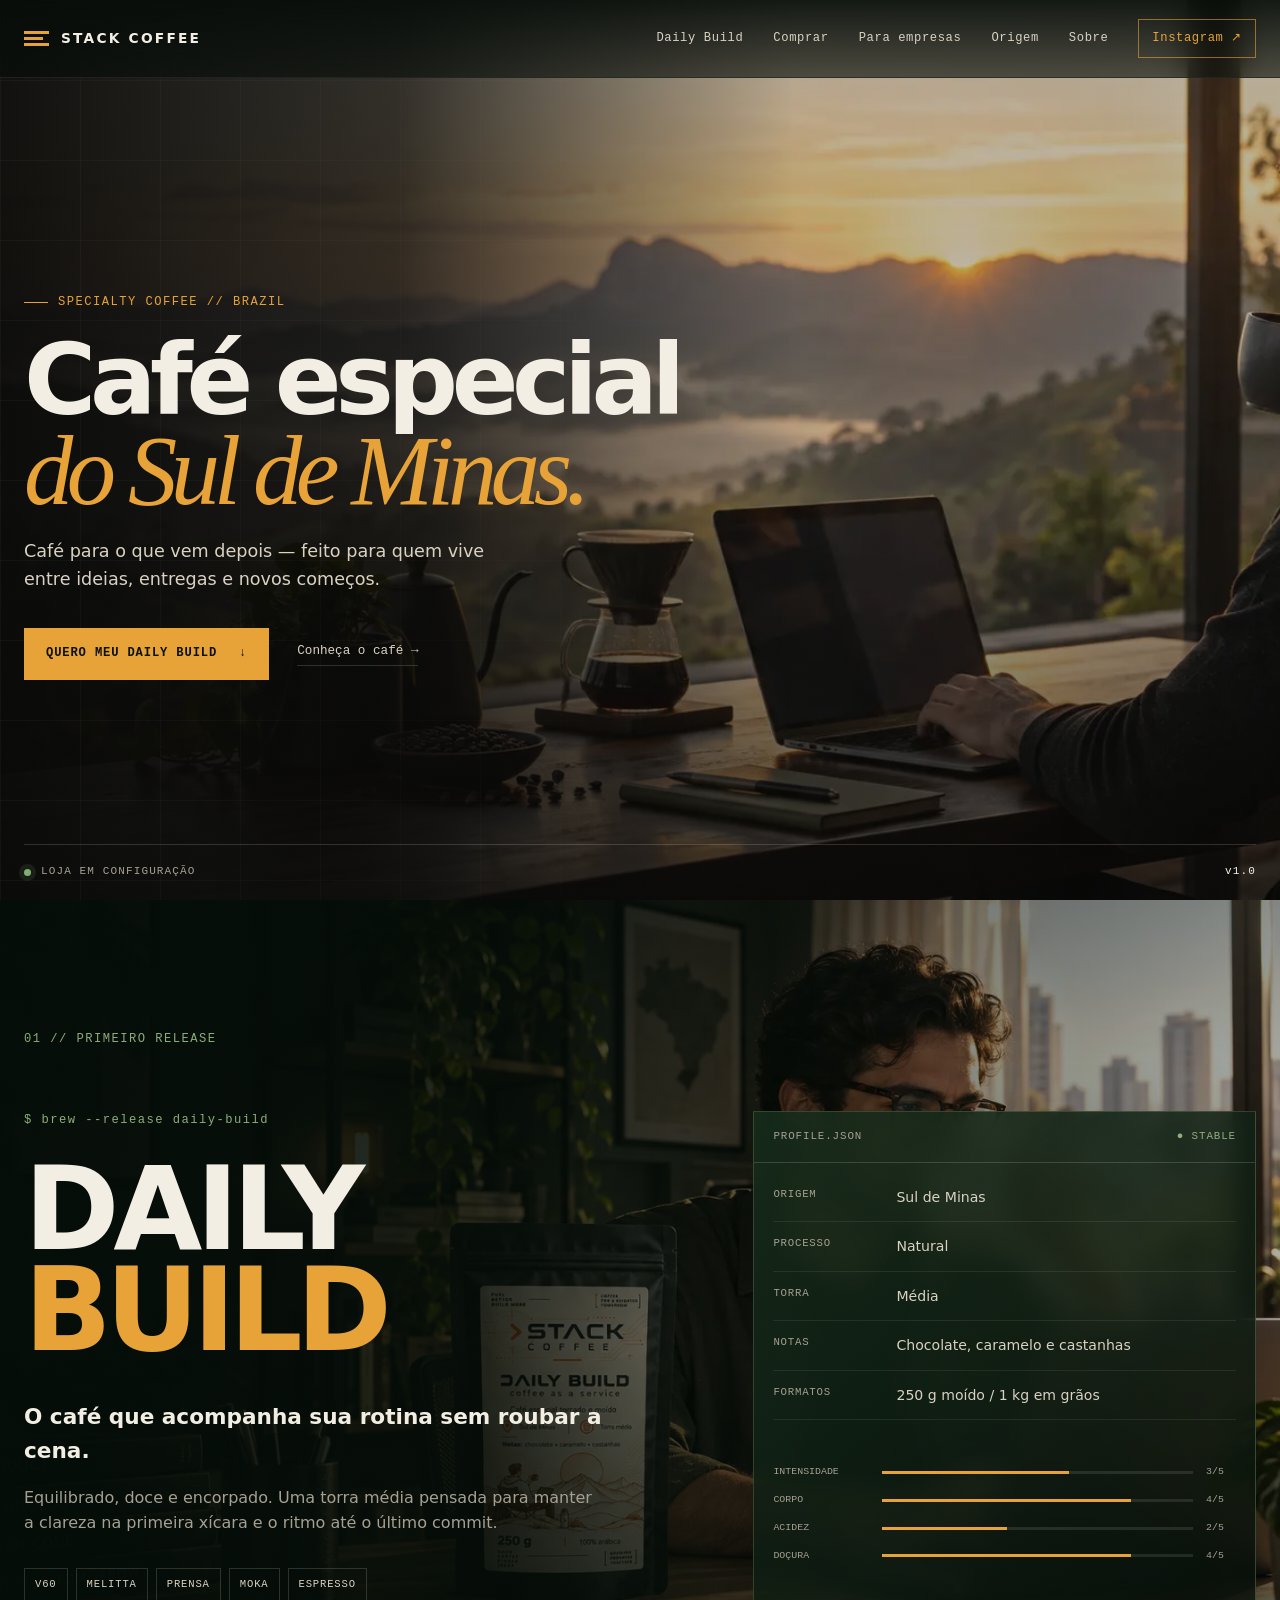
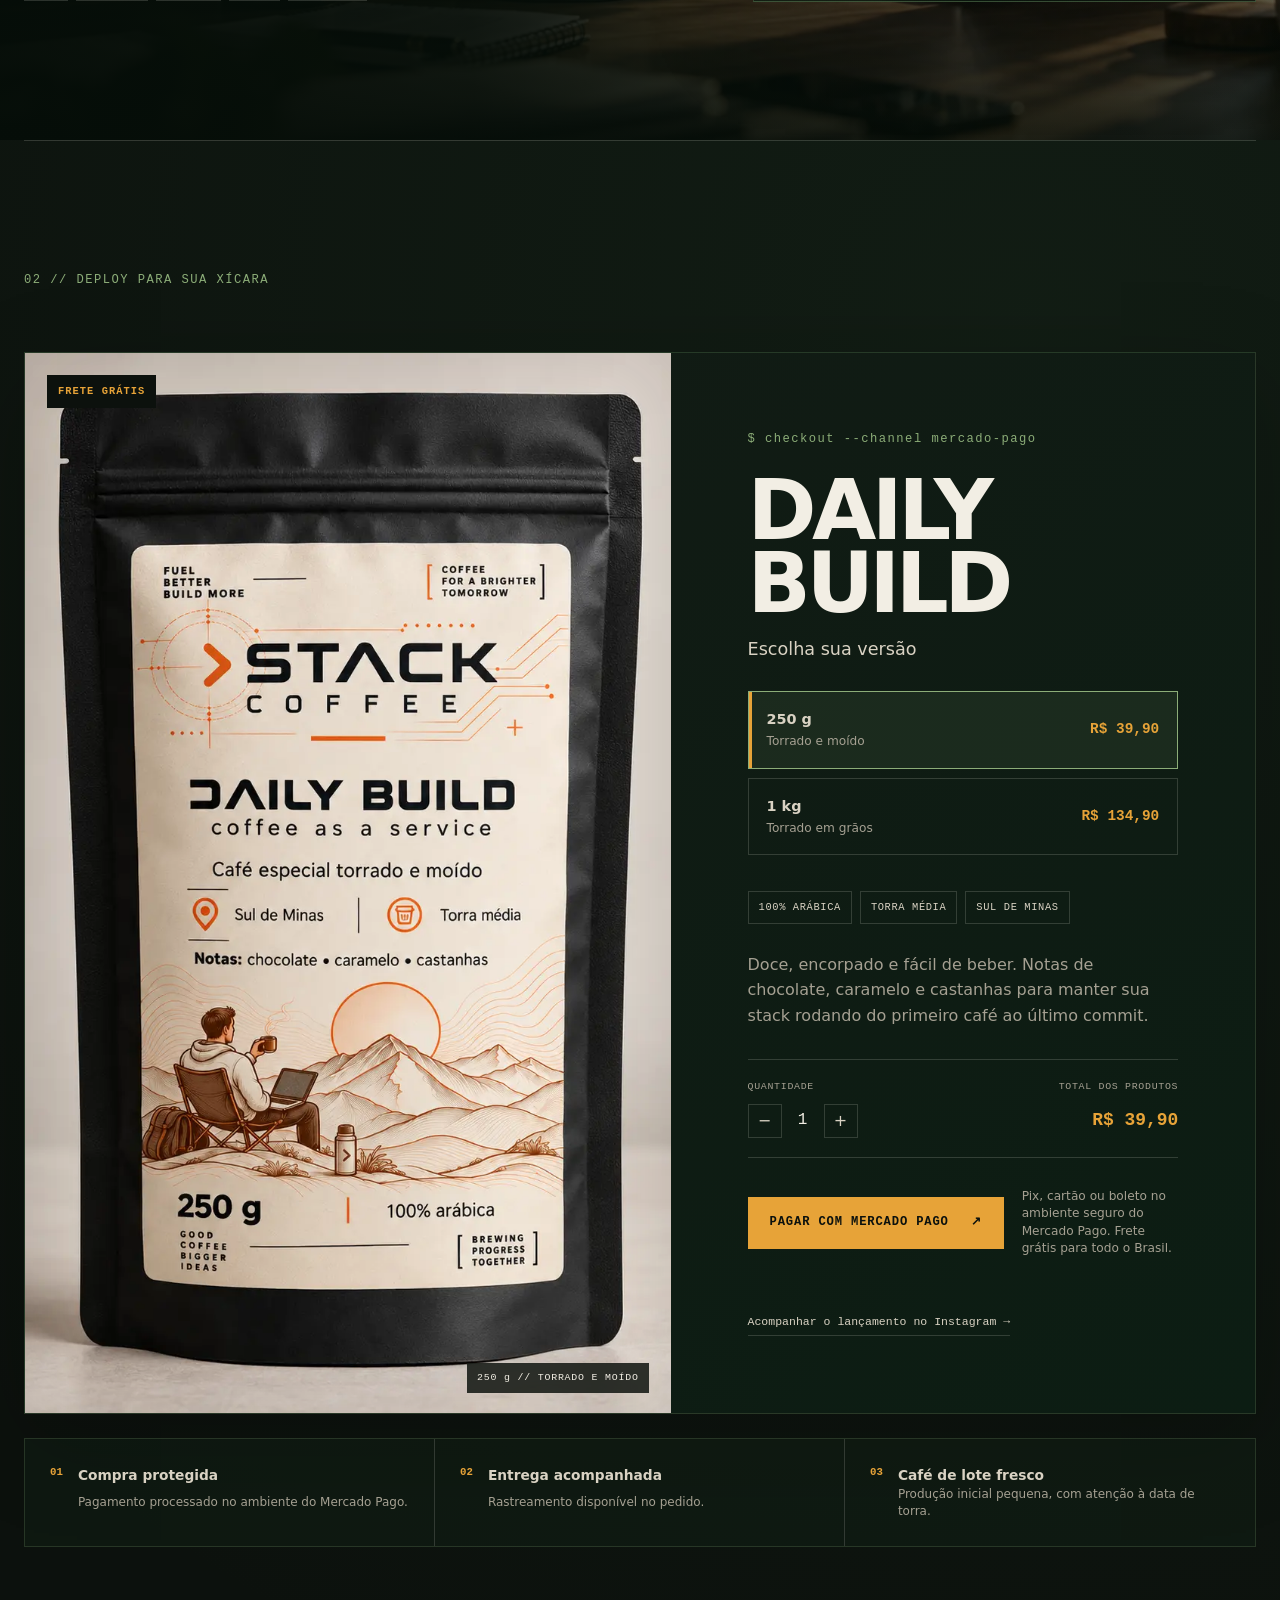
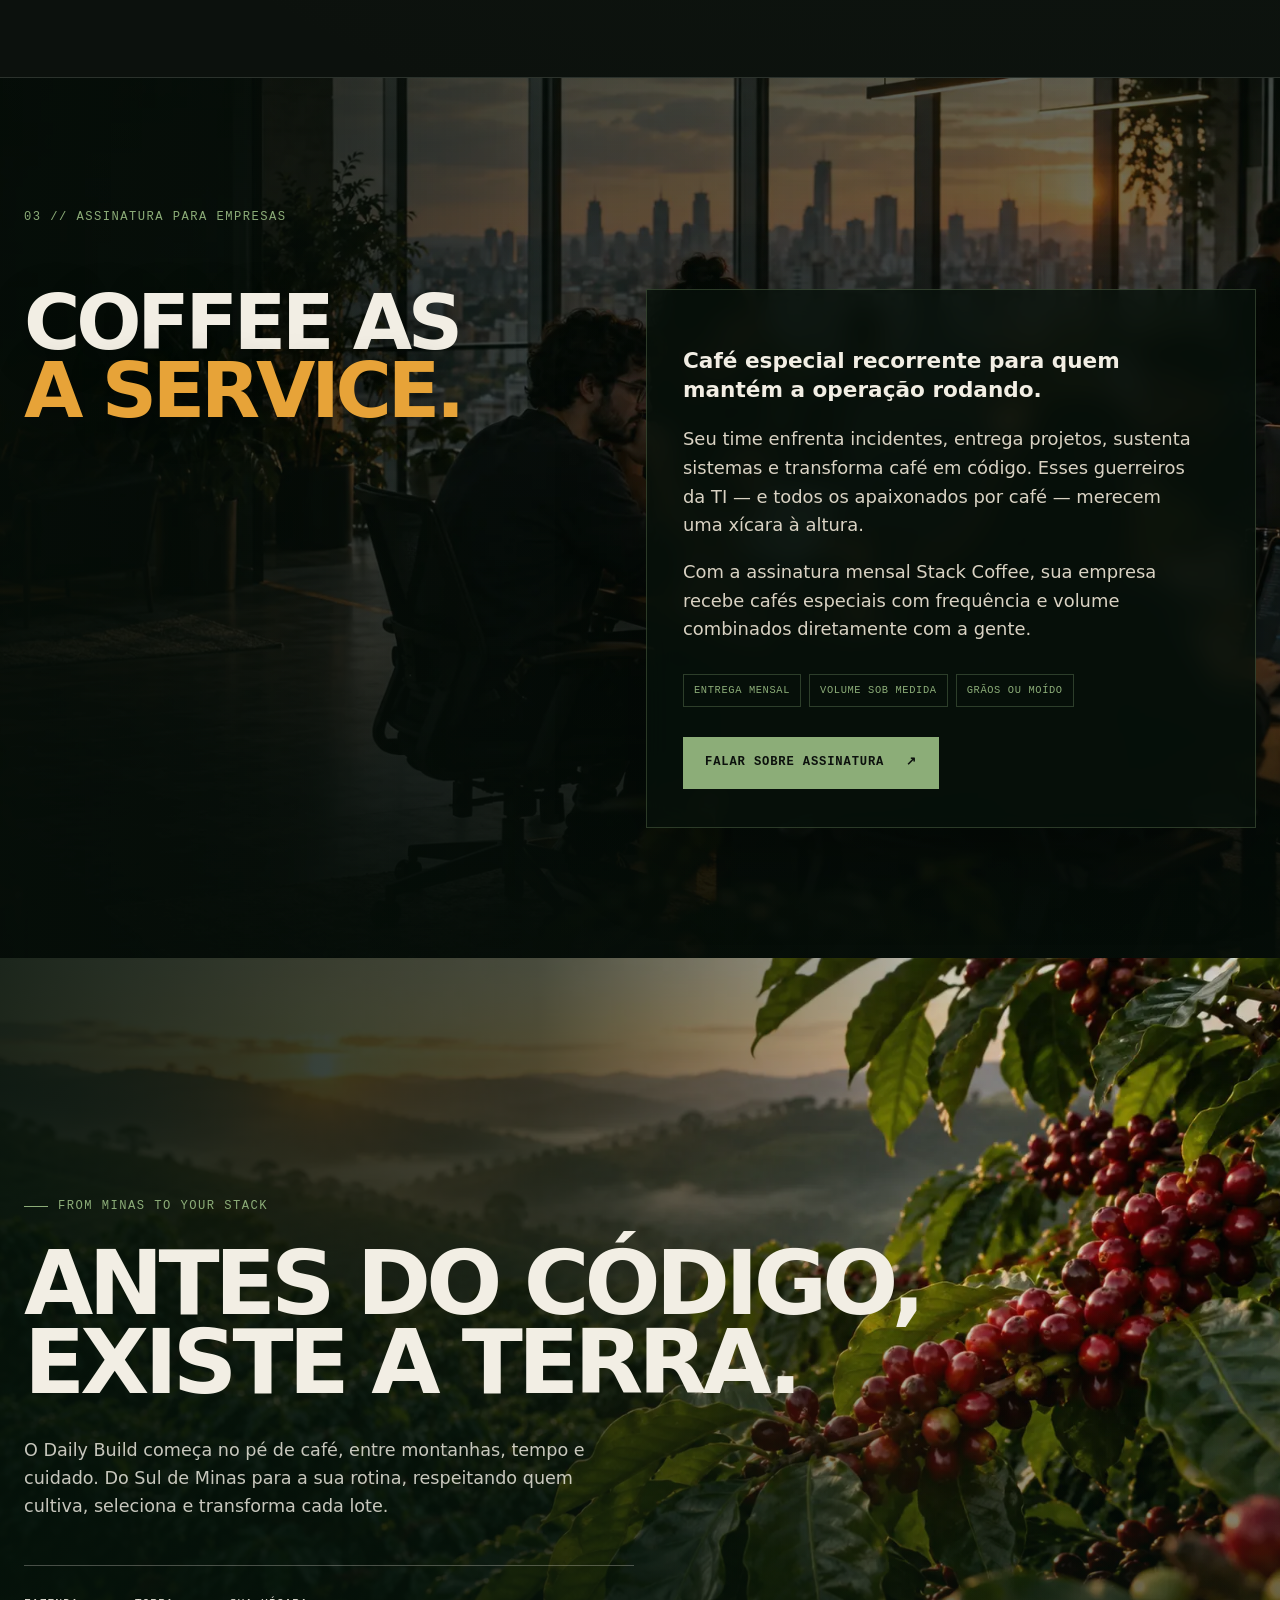
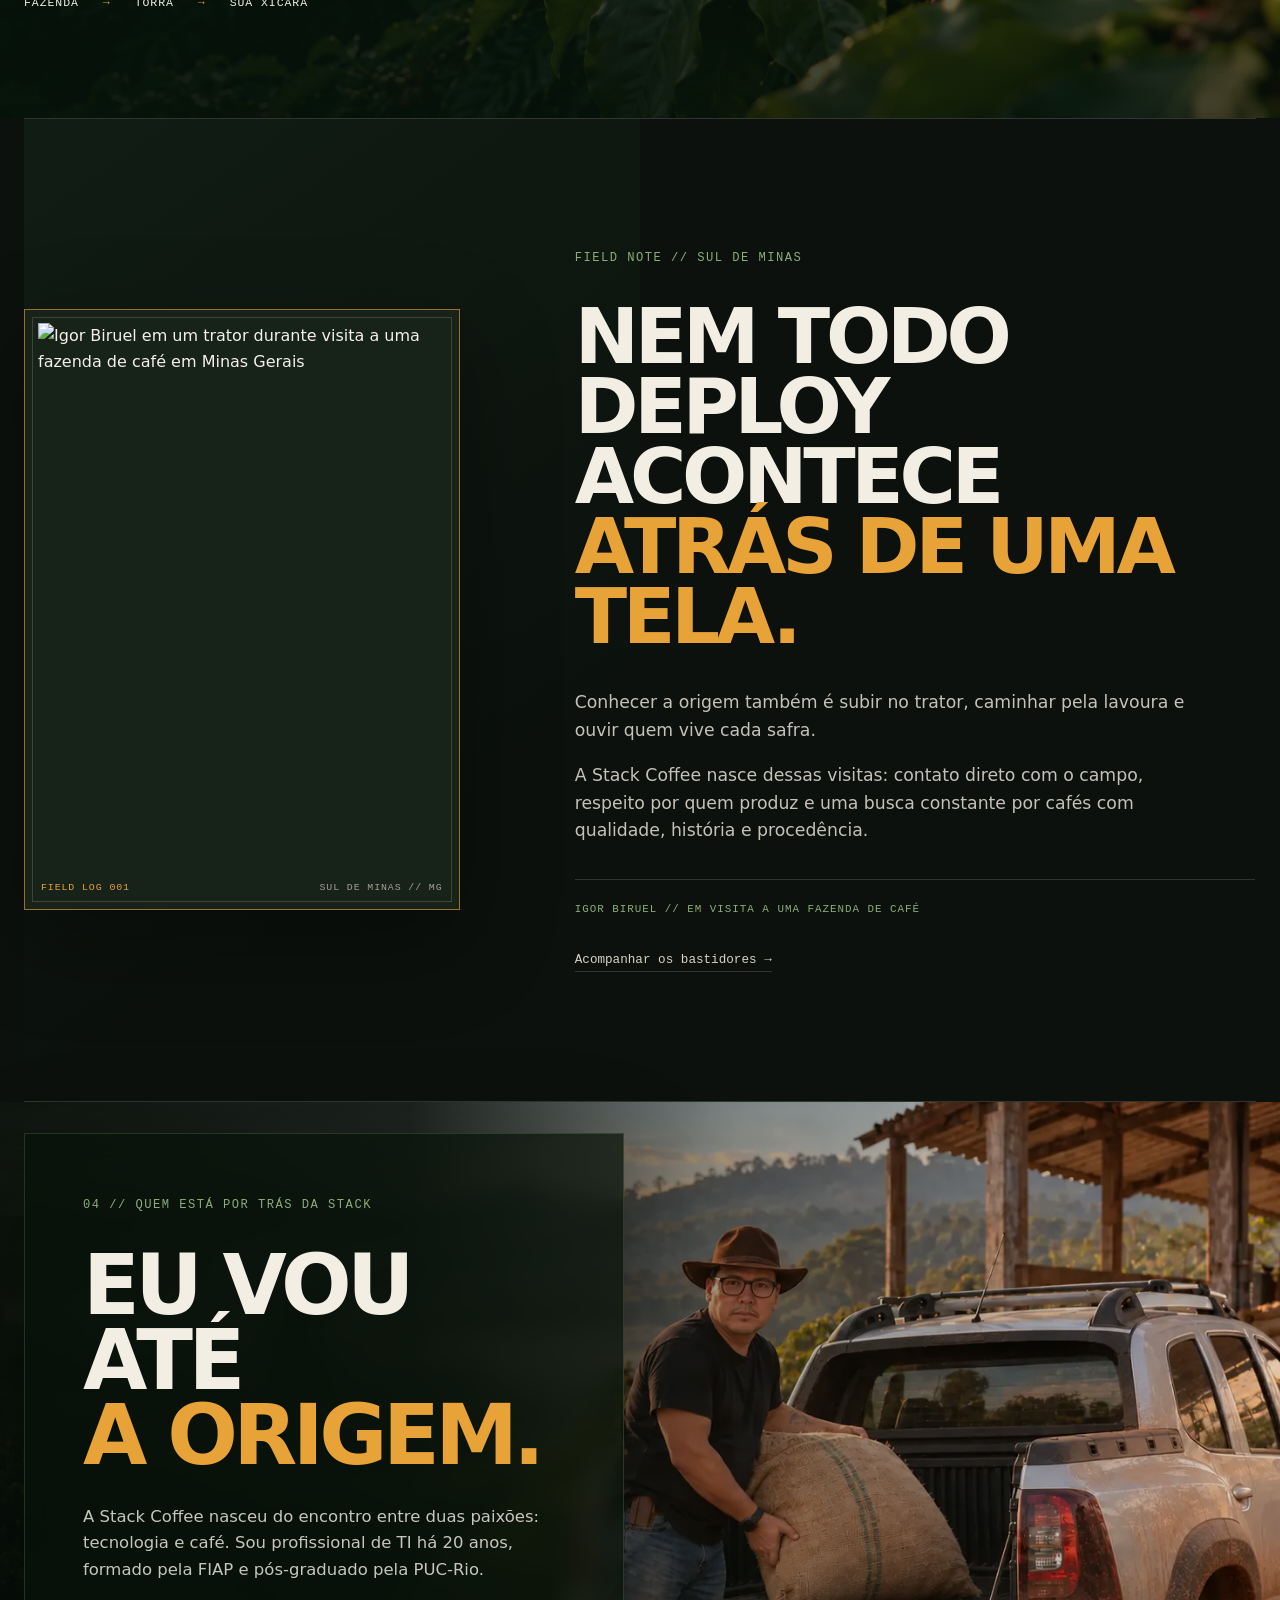
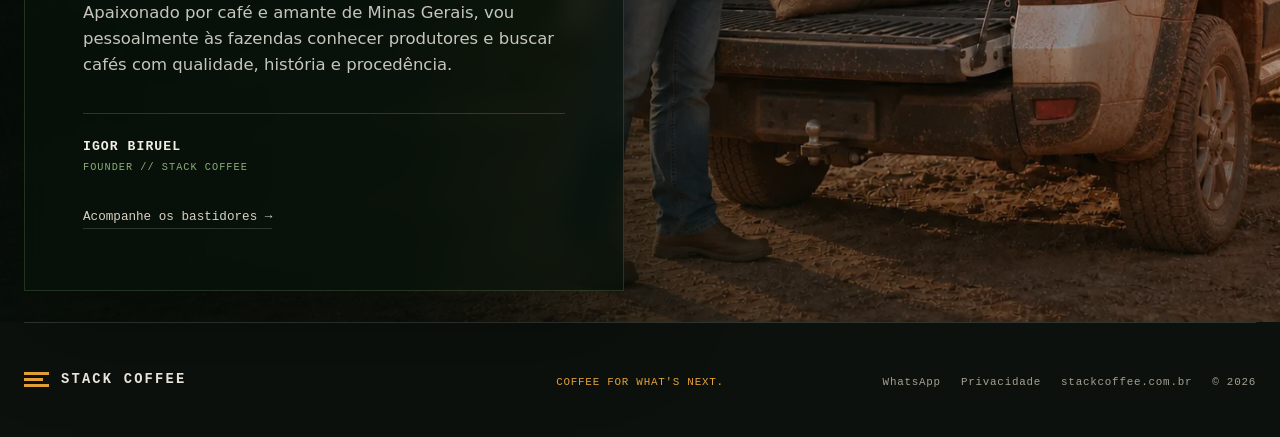
==== commit 2454b4e2: "Add files via upload" ====
--- a/index.html
+++ b/index.html
@@ -312,6 +312,23 @@
         </div>
       </section>
 
+      <section class="field-notes section" aria-labelledby="field-notes-title">
+        <div class="field-notes-grid">
+          <figure class="field-notes-photo reveal">
+            <img src="assets/igor-biruel-visita-fazenda-cafe-minas-gerais.webp" width="1086" height="1448" loading="lazy" decoding="async" alt="Igor Biruel em um trator durante visita a uma fazenda de café em Minas Gerais" />
+            <figcaption><span>FIELD LOG 001</span><span>SUL DE MINAS // MG</span></figcaption>
+          </figure>
+          <div class="field-notes-copy reveal">
+            <p class="section-kicker">FIELD NOTE // SUL DE MINAS</p>
+            <h2 id="field-notes-title">Nem todo deploy acontece <span>atrás de uma tela.</span></h2>
+            <p>Conhecer a origem também é subir no trator, caminhar pela lavoura e ouvir quem vive cada safra.</p>
+            <p>A Stack Coffee nasce dessas visitas: contato direto com o campo, respeito por quem produz e uma busca constante por cafés com qualidade, história e procedência.</p>
+            <div class="field-notes-signature">IGOR BIRUEL // EM VISITA A UMA FAZENDA DE CAFÉ</div>
+            <a class="text-link" href="https://www.instagram.com/stackcofffee.oficial/" target="_blank" rel="noreferrer">Acompanhar os bastidores <span>→</span></a>
+          </div>
+        </div>
+      </section>
+
       <section class="founder-story" id="sobre" aria-labelledby="founder-title" role="img" aria-label="Igor Biruel carregando uma saca de café em sua Oroch prata em uma fazenda de Minas Gerais">
         <div class="founder-content">
           <div class="founder-card reveal">
--- a/styles.css
+++ b/styles.css
@@ -178,7 +178,22 @@
 .origin-path { display: flex; align-items: center; gap: 24px; max-width: 610px; padding-top: 28px; border-top: 1px solid rgba(242,238,228,.28); font-family: ui-monospace, SFMono-Regular, Menlo, monospace; font-size: .72rem; letter-spacing: .08em; }
 .origin-path i { color: var(--gold); font-style: normal; }
 
-.founder-story { min-height: 820px; display: grid; align-items: stretch; background: linear-gradient(90deg, rgba(5,13,8,.96) 0%, rgba(5,13,8,.88) 32%, rgba(5,13,8,.34) 58%, rgba(5,13,8,.08) 100%), linear-gradient(0deg, rgba(5,13,8,.55), transparent 48%), url("assets/igor-oroch-cafe-fazenda.webp") 60% center / cover no-repeat; }
+.field-notes { position: relative; border-top: 1px solid var(--line); border-bottom: 1px solid var(--line); }
+.field-notes::before { content: ""; position: absolute; inset: 0 50% 0 0; z-index: -1; background: linear-gradient(145deg, rgba(24,50,33,.36), transparent 70%); }
+.field-notes-grid { display: grid; grid-template-columns: minmax(320px, .78fr) minmax(0, 1.22fr); gap: clamp(60px, 9vw, 130px); align-items: center; }
+.field-notes-photo { position: relative; margin: 0; padding: 13px; border: 1px solid rgba(231,163,56,.62); background: #172219; box-shadow: 0 32px 90px rgba(0,0,0,.32); transform: rotate(-1.2deg); }
+.field-notes-photo::before { content: ""; position: absolute; inset: 7px; z-index: 1; border: 1px solid rgba(242,238,228,.17); pointer-events: none; }
+.field-notes-photo img { display: block; width: 100%; height: auto; aspect-ratio: 3 / 4; object-fit: cover; object-position: center; filter: saturate(.96) contrast(1.02); }
+.field-notes-photo figcaption { display: flex; justify-content: space-between; gap: 20px; padding: 13px 3px 1px; color: var(--muted); font-family: ui-monospace, SFMono-Regular, Menlo, monospace; font-size: .62rem; letter-spacing: .09em; }
+.field-notes-photo figcaption span:first-child { color: var(--gold); }
+.field-notes-copy { max-width: 680px; }
+.field-notes-copy .section-kicker { margin: 0 0 34px; }
+.field-notes-copy h2 { margin: 0 0 38px; font-size: clamp(3.2rem, 6vw, 6rem); line-height: .91; letter-spacing: -.055em; text-transform: uppercase; }
+.field-notes-copy h2 span { color: var(--gold); }
+.field-notes-copy > p:not(.section-kicker) { max-width: 620px; color: rgba(242,238,228,.8); font-size: 1.08rem; }
+.field-notes-signature { margin: 34px 0 27px; padding-top: 21px; border-top: 1px solid var(--line); color: var(--green); font-family: ui-monospace, SFMono-Regular, Menlo, monospace; font-size: .68rem; letter-spacing: .09em; }
+
+.founder-story { min-height: 820px; display: grid; align-items: stretch; background: linear-gradient(90deg, rgba(5,13,8,.96) 0%, rgba(5,13,8,.88) 32%, rgba(5,13,8,.34) 58%, rgba(5,13,8,.08) 100%), linear-gradient(0deg, rgba(5,13,8,.55), transparent 48%), url("assets/igor-oroch-cafe-fazenda-v4-suja.webp") 60% center / cover no-repeat; }
 .founder-content { width: min(var(--max), calc(100% - 48px)); min-height: inherit; margin: 0 auto; display: flex; align-items: center; }
 .founder-card { max-width: 600px; padding: 62px 58px; border: 1px solid rgba(140,173,120,.22); background: rgba(8,18,11,.72); backdrop-filter: blur(12px); box-shadow: 0 30px 100px rgba(0,0,0,.3); }
 .founder-card .section-kicker { margin: 0 0 34px; }
@@ -208,7 +223,7 @@
   .hero-image img { object-position: 68% center; }
   .hero-shade { background: linear-gradient(90deg, rgba(9,9,8,.96), rgba(9,9,8,.59)), linear-gradient(0deg, rgba(9,9,8,.78), transparent 48%); }
   .hero h1 { font-size: clamp(3.5rem, 13vw, 5.4rem); }
-  .product-layout, .manifesto-grid, .store-card { grid-template-columns: 1fr; gap: 70px; }
+  .product-layout, .manifesto-grid, .store-card, .field-notes-grid { grid-template-columns: 1fr; gap: 70px; }
   .section-inner { padding: 95px 0; }
   .product { background-position: 61% center; }
   .product-copy { max-width: 640px; padding: 30px; margin: -30px; background: rgba(6,16,9,.69); backdrop-filter: blur(8px); }
@@ -223,6 +238,8 @@
   .manifesto { background-position: 64% center; }
   .manifesto h2 span { white-space: normal; }
   .caas-copy { max-width: 650px; }
+  .field-notes-photo { width: min(560px, 88%); margin: 0 auto; }
+  .field-notes-copy { max-width: 680px; }
   .founder-story { min-height: 900px; background-position: 68% center; }
   .founder-content { align-items: end; padding: 80px 0 54px; }
   .founder-card { max-width: 570px; padding: 44px 38px; }
@@ -258,6 +275,11 @@
   .origin-panel { padding: 85px 0; }
   .origin { min-height: 680px; background-position: 61% center; }
   .origin-path { gap: 11px; font-size: .61rem; }
+  .field-notes-grid { gap: 48px; }
+  .field-notes-photo { width: 100%; transform: rotate(-.55deg); }
+  .field-notes-photo figcaption { font-size: .54rem; }
+  .field-notes-copy h2 { font-size: clamp(3.15rem, 16vw, 4.5rem); }
+  .field-notes-copy > p:not(.section-kicker) { font-size: 1rem; }
   .founder-story { min-height: 980px; background-position: 72% center; }
   .founder-content { width: calc(100% - 36px); padding: 360px 0 28px; }
   .founder-card { padding: 34px 24px; }
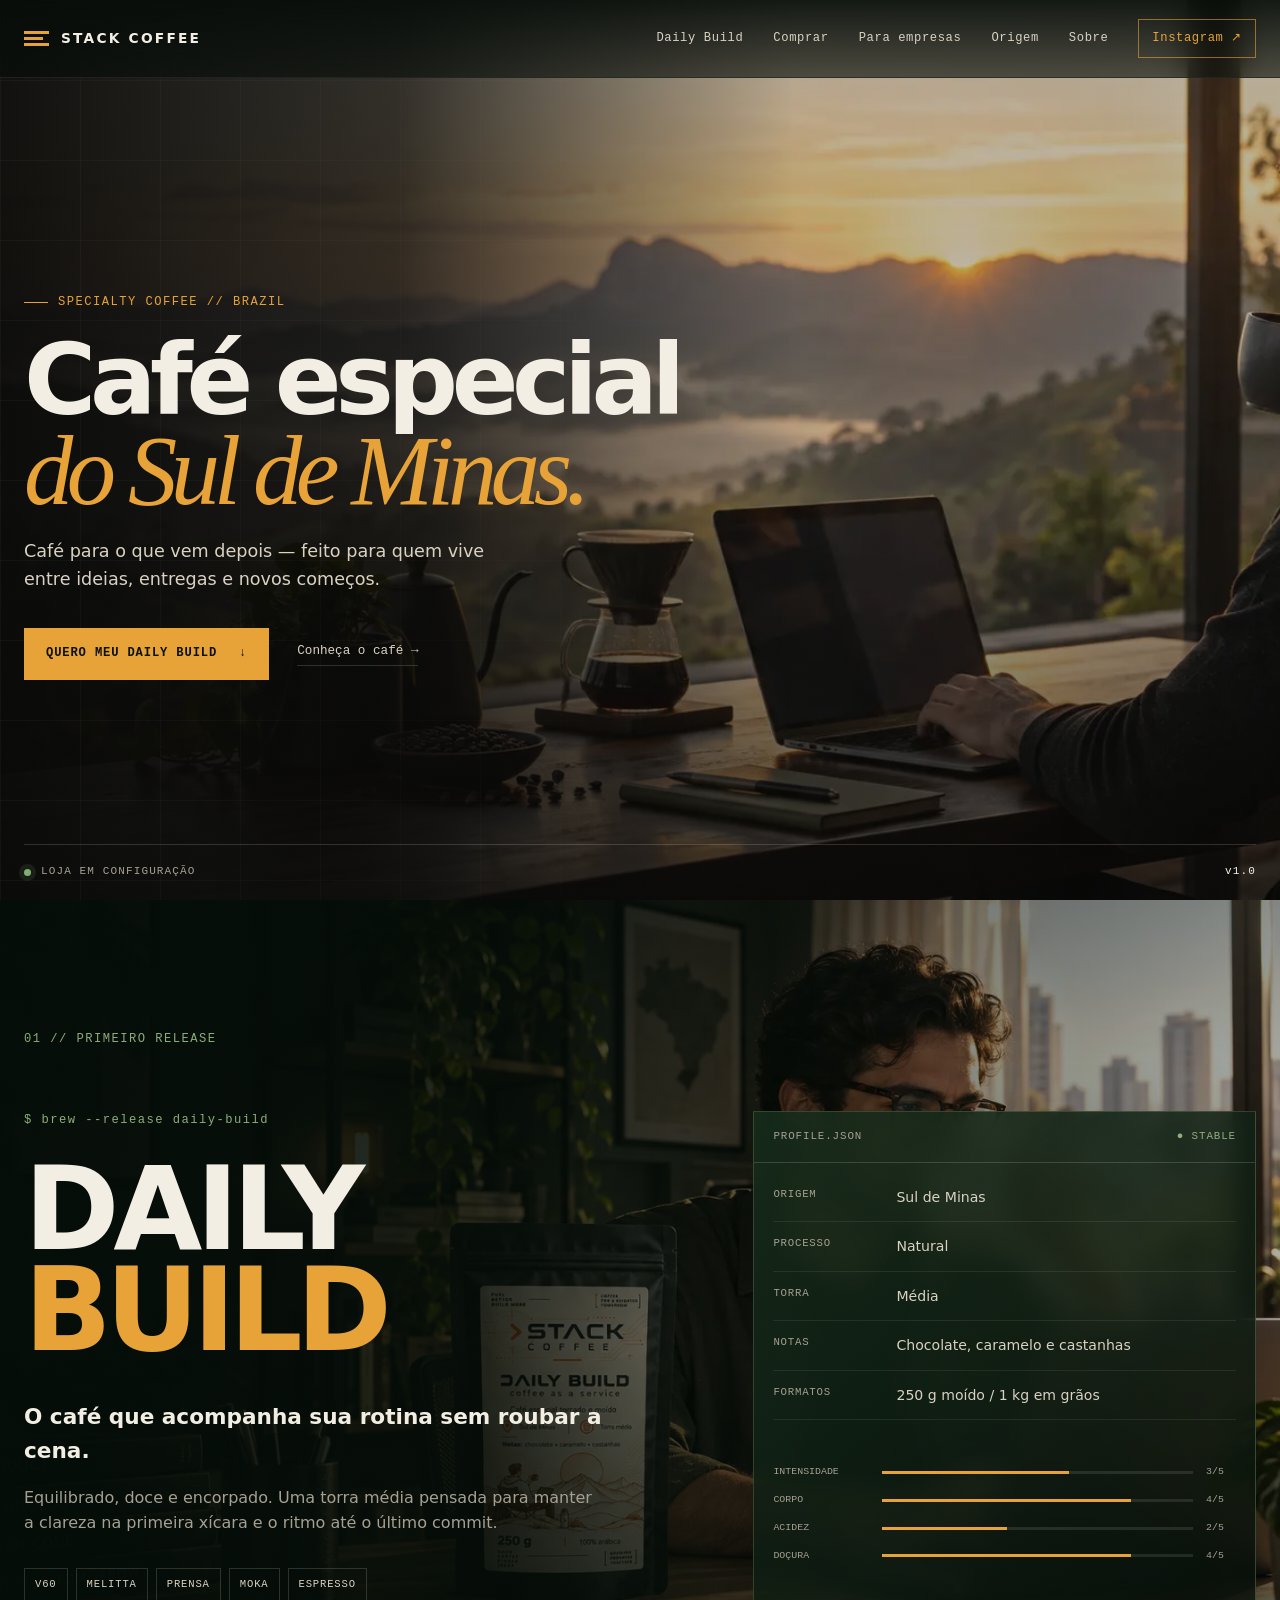
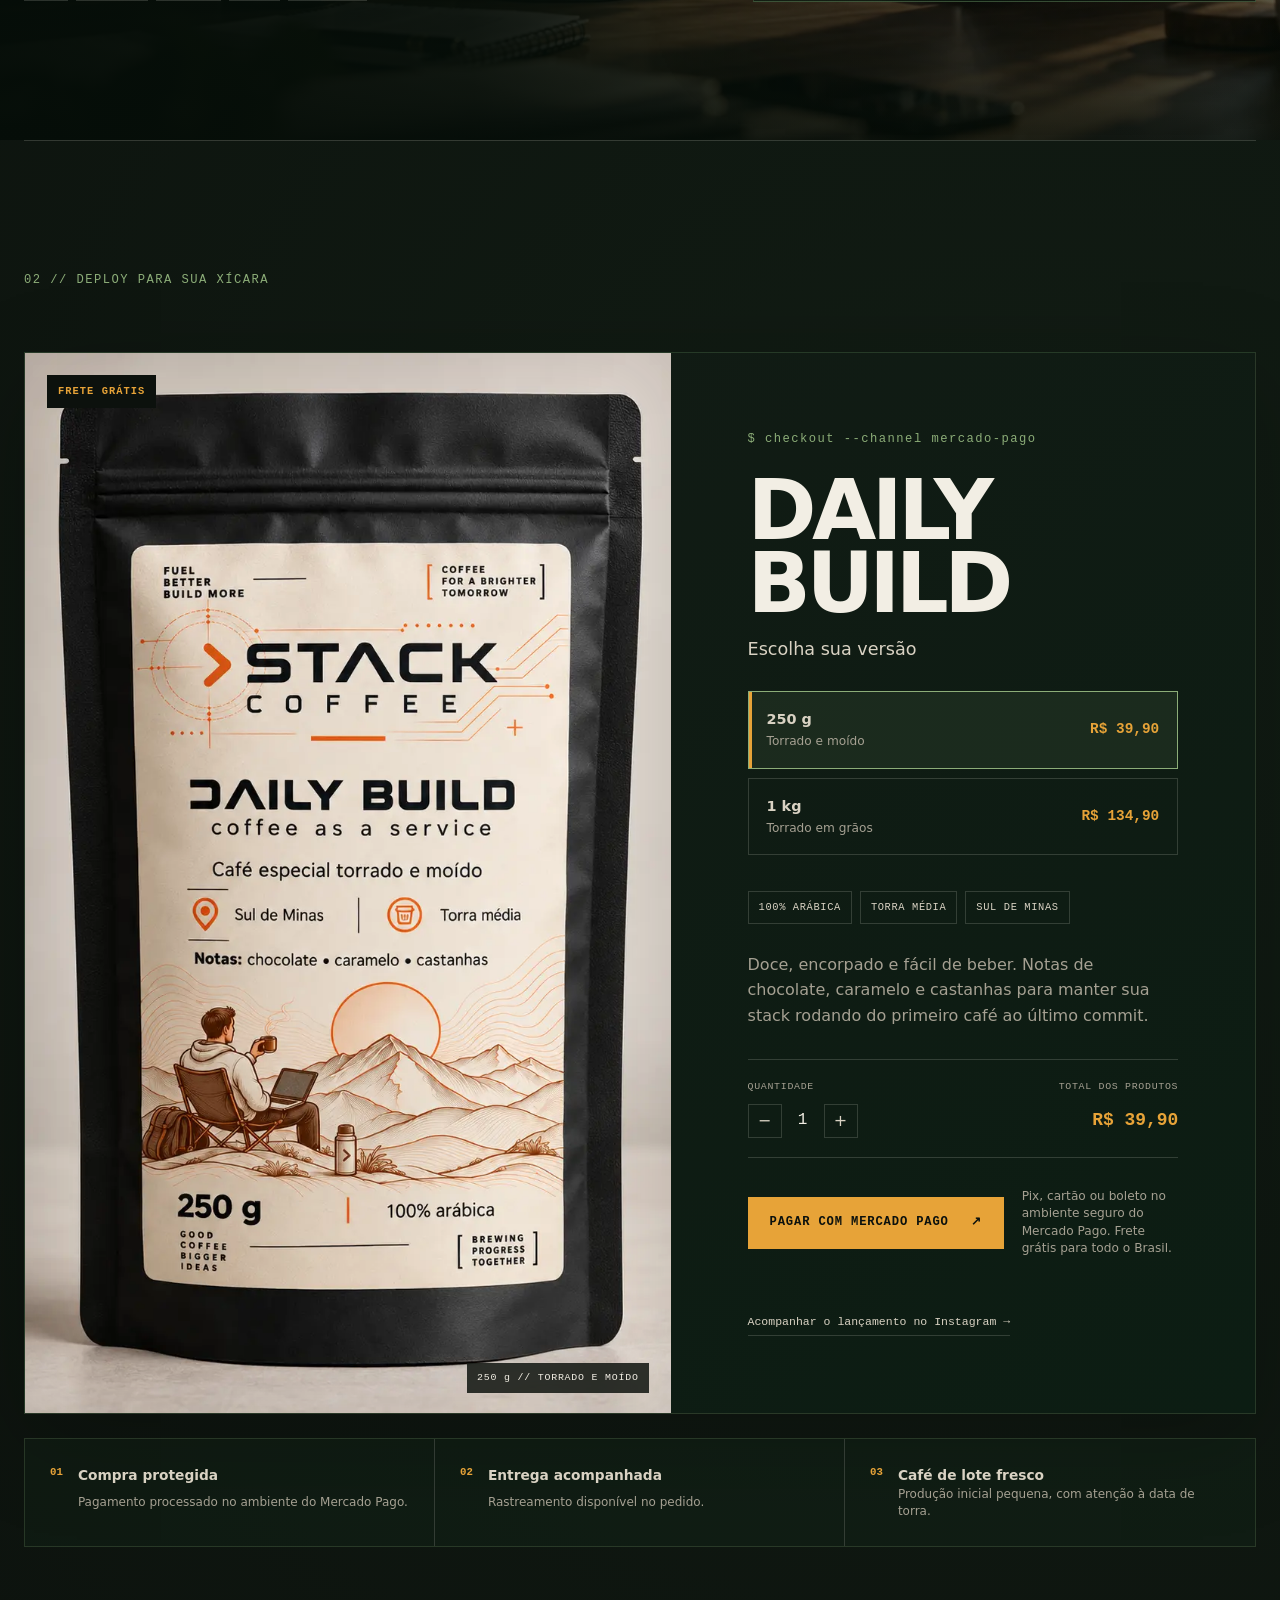
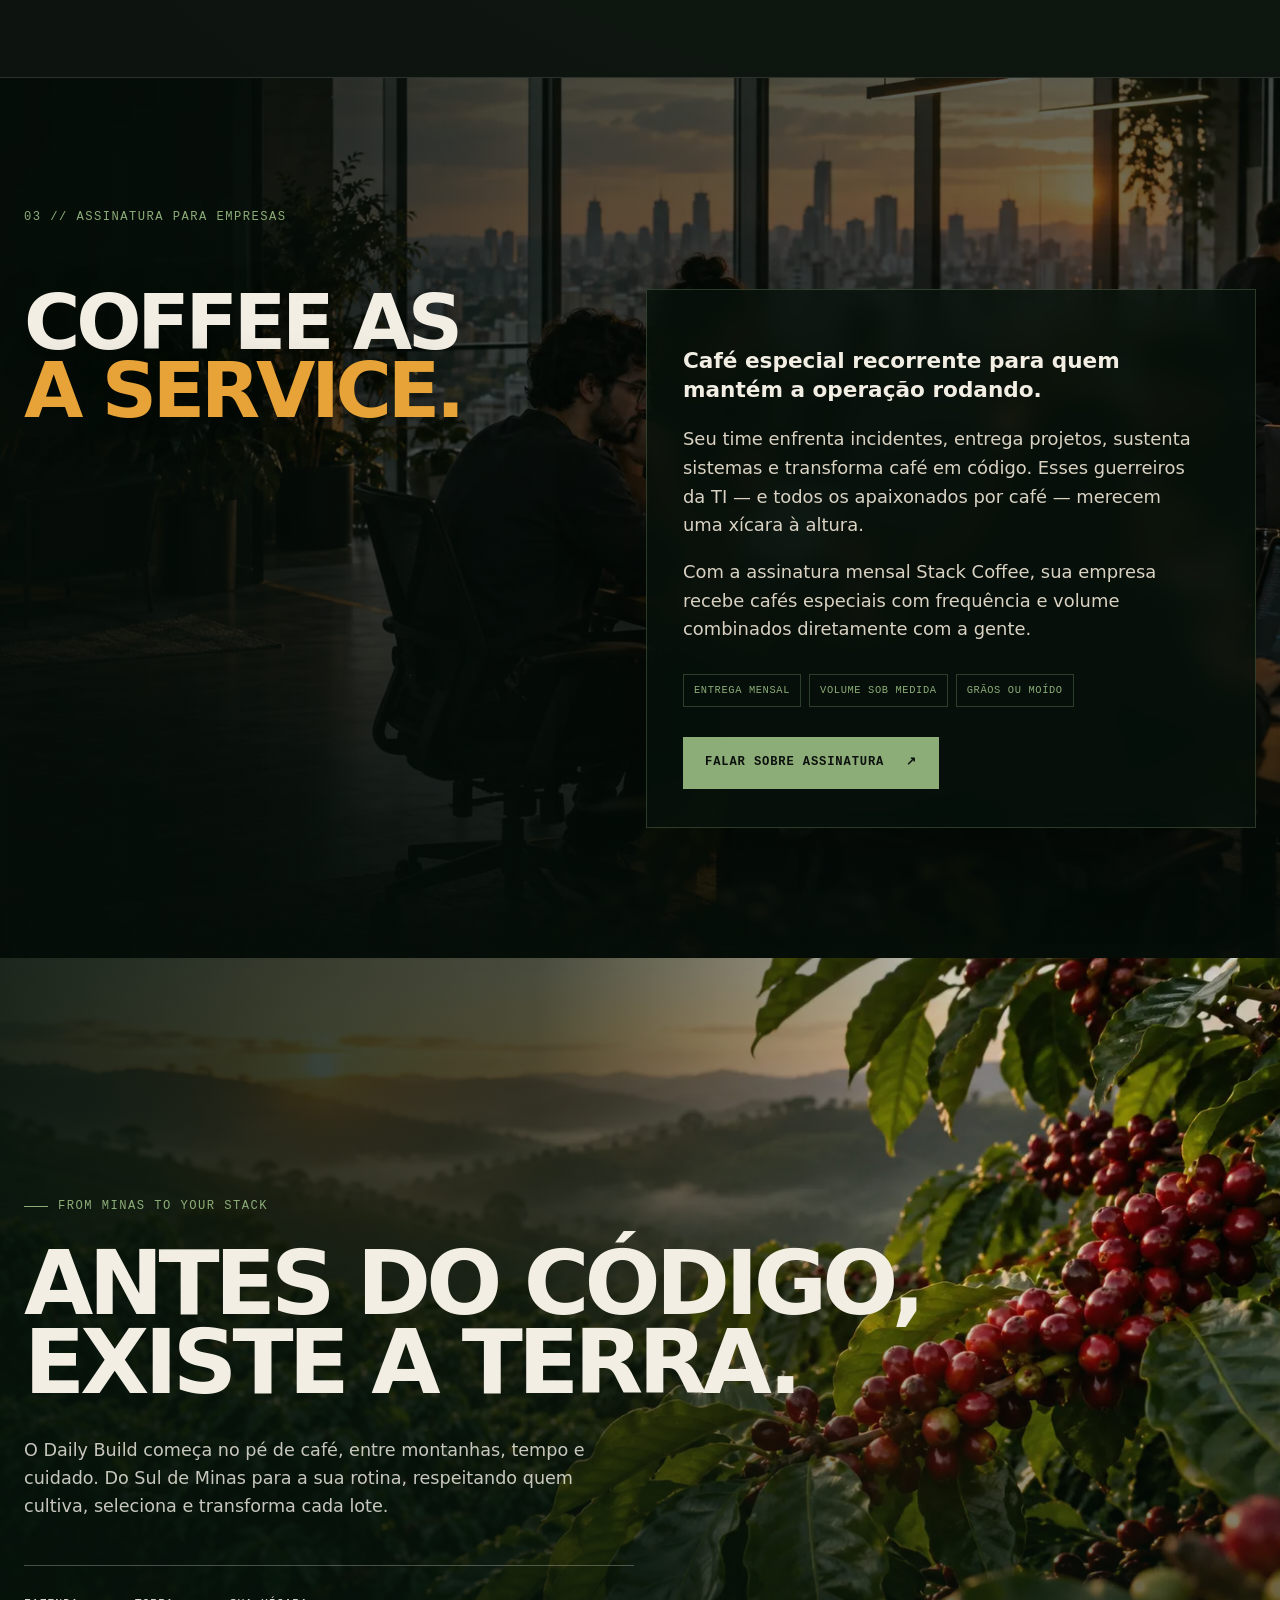
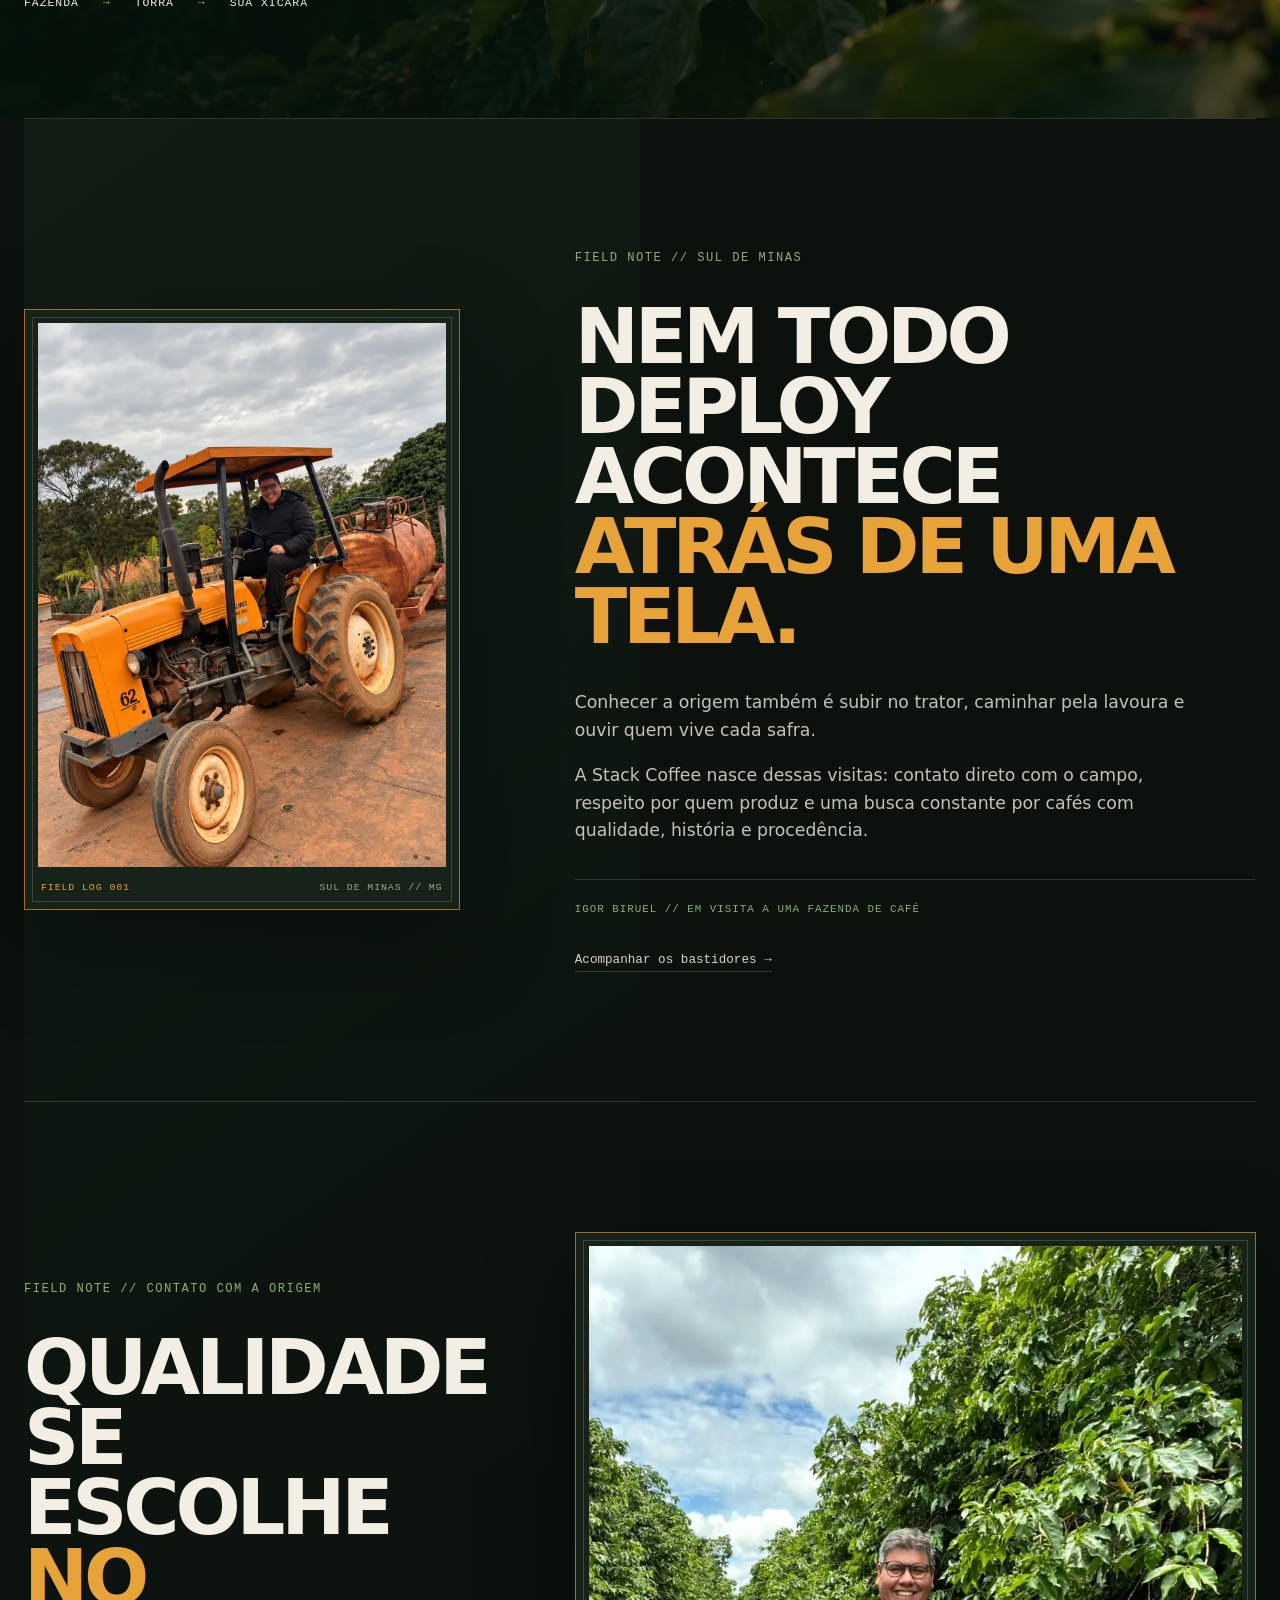
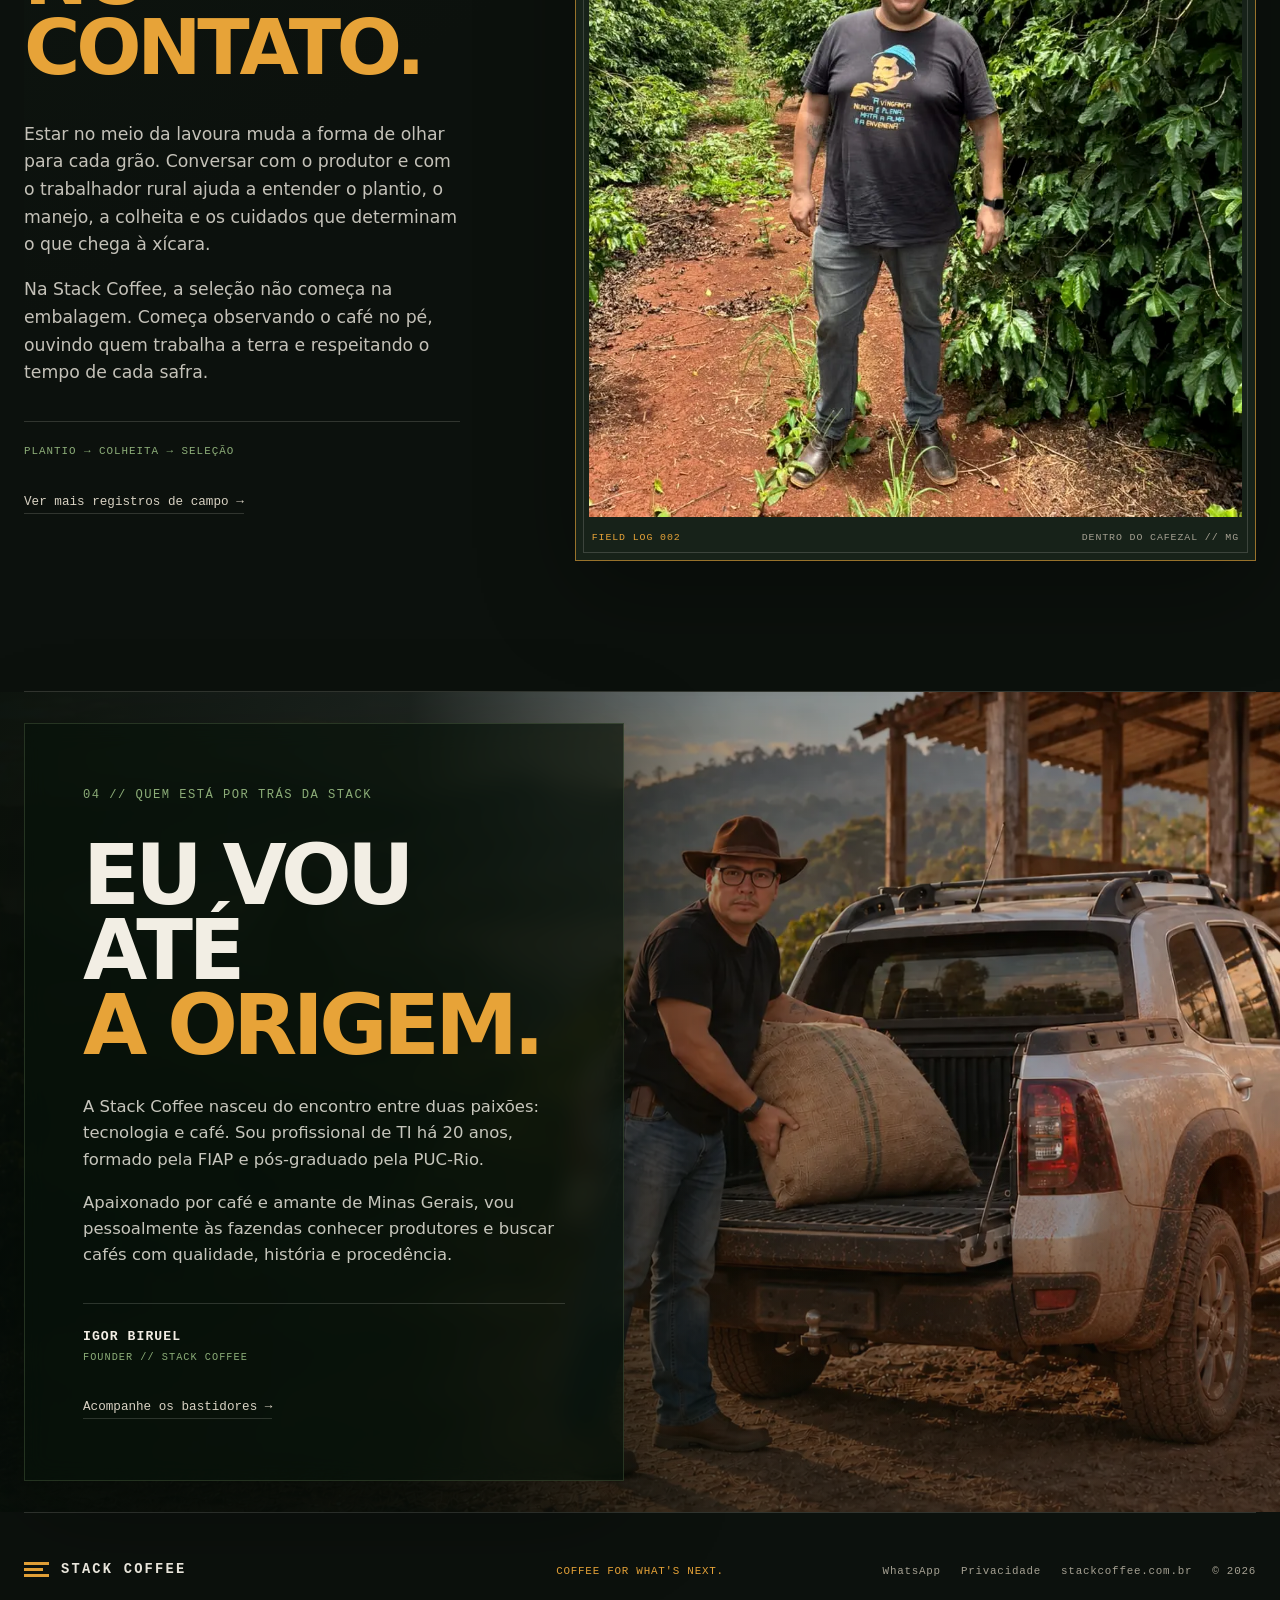
==== commit a18115a5: "Add files via upload" ====
--- a/index.html
+++ b/index.html
@@ -53,7 +53,7 @@
               "width": 1080,
               "height": 1080
             },
-            "sameAs": ["https://www.instagram.com/stackcofffee.oficial/"],
+            "sameAs": ["https://www.instagram.com/stackcoffee.oficial/"],
             "contactPoint": {
               "@type": "ContactPoint",
               "telephone": "+55-11-96347-8863",
@@ -151,7 +151,7 @@
         <a href="#empresas">Para empresas</a>
         <a href="#origem">Origem</a>
         <a href="#sobre">Sobre</a>
-        <a class="nav-cta" href="https://www.instagram.com/stackcofffee.oficial/" target="_blank" rel="noreferrer">Instagram <span>↗</span></a>
+        <a class="nav-cta" href="https://www.instagram.com/stackcoffee.oficial/" target="_blank" rel="noreferrer">Instagram <span>↗</span></a>
       </nav>
     </header>
 
@@ -272,7 +272,7 @@
             </div>
             <p class="checkout-message" id="checkout-message" role="status" aria-live="polite"></p>
 
-            <a class="notify-link" href="https://www.instagram.com/stackcofffee.oficial/" target="_blank" rel="noreferrer">Acompanhar o lançamento no Instagram <span>→</span></a>
+            <a class="notify-link" href="https://www.instagram.com/stackcoffee.oficial/" target="_blank" rel="noreferrer">Acompanhar o lançamento no Instagram <span>→</span></a>
           </div>
         </div>
 
@@ -324,7 +324,22 @@
             <p>Conhecer a origem também é subir no trator, caminhar pela lavoura e ouvir quem vive cada safra.</p>
             <p>A Stack Coffee nasce dessas visitas: contato direto com o campo, respeito por quem produz e uma busca constante por cafés com qualidade, história e procedência.</p>
             <div class="field-notes-signature">IGOR BIRUEL // EM VISITA A UMA FAZENDA DE CAFÉ</div>
-            <a class="text-link" href="https://www.instagram.com/stackcofffee.oficial/" target="_blank" rel="noreferrer">Acompanhar os bastidores <span>→</span></a>
+            <a class="text-link" href="https://www.instagram.com/stackcoffee.oficial/" target="_blank" rel="noreferrer">Acompanhar os bastidores <span>→</span></a>
+          </div>
+        </div>
+
+        <div class="field-notes-grid field-note-row-reverse">
+          <figure class="field-notes-photo reveal">
+            <img src="assets/igor-biruel-lavoura-cafe-contato-produtor.webp" width="960" height="1280" loading="lazy" decoding="async" alt="Igor Biruel no meio de uma lavoura de café durante visita a produtores em Minas Gerais" />
+            <figcaption><span>FIELD LOG 002</span><span>DENTRO DO CAFEZAL // MG</span></figcaption>
+          </figure>
+          <div class="field-notes-copy reveal">
+            <p class="section-kicker">FIELD NOTE // CONTATO COM A ORIGEM</p>
+            <h2>Qualidade se escolhe <span>no contato.</span></h2>
+            <p>Estar no meio da lavoura muda a forma de olhar para cada grão. Conversar com o produtor e com o trabalhador rural ajuda a entender o plantio, o manejo, a colheita e os cuidados que determinam o que chega à xícara.</p>
+            <p>Na Stack Coffee, a seleção não começa na embalagem. Começa observando o café no pé, ouvindo quem trabalha a terra e respeitando o tempo de cada safra.</p>
+            <div class="field-notes-signature">PLANTIO → COLHEITA → SELEÇÃO</div>
+            <a class="text-link" href="https://www.instagram.com/stackcoffee.oficial/" target="_blank" rel="noreferrer">Ver mais registros de campo <span>→</span></a>
           </div>
         </div>
       </section>
@@ -337,7 +352,7 @@
             <p>A Stack Coffee nasceu do encontro entre duas paixões: tecnologia e café. Sou profissional de TI há 20 anos, formado pela FIAP e pós-graduado pela PUC-Rio.</p>
             <p>Apaixonado por café e amante de Minas Gerais, vou pessoalmente às fazendas conhecer produtores e buscar cafés com qualidade, história e procedência.</p>
             <div class="founder-signature"><strong>IGOR BIRUEL</strong><span>FOUNDER // STACK COFFEE</span></div>
-            <a class="text-link" href="https://www.instagram.com/stackcofffee.oficial/" target="_blank" rel="noreferrer">Acompanhe os bastidores <span>→</span></a>
+            <a class="text-link" href="https://www.instagram.com/stackcoffee.oficial/" target="_blank" rel="noreferrer">Acompanhe os bastidores <span>→</span></a>
           </div>
         </div>
       </section>
--- a/styles.css
+++ b/styles.css
@@ -181,6 +181,9 @@
 .field-notes { position: relative; border-top: 1px solid var(--line); border-bottom: 1px solid var(--line); }
 .field-notes::before { content: ""; position: absolute; inset: 0 50% 0 0; z-index: -1; background: linear-gradient(145deg, rgba(24,50,33,.36), transparent 70%); }
 .field-notes-grid { display: grid; grid-template-columns: minmax(320px, .78fr) minmax(0, 1.22fr); gap: clamp(60px, 9vw, 130px); align-items: center; }
+.field-notes-grid + .field-notes-grid { margin-top: 130px; padding-top: 130px; border-top: 1px solid var(--line); }
+.field-note-row-reverse .field-notes-photo { order: 2; transform: rotate(1.2deg); }
+.field-note-row-reverse .field-notes-copy { order: 1; }
 .field-notes-photo { position: relative; margin: 0; padding: 13px; border: 1px solid rgba(231,163,56,.62); background: #172219; box-shadow: 0 32px 90px rgba(0,0,0,.32); transform: rotate(-1.2deg); }
 .field-notes-photo::before { content: ""; position: absolute; inset: 7px; z-index: 1; border: 1px solid rgba(242,238,228,.17); pointer-events: none; }
 .field-notes-photo img { display: block; width: 100%; height: auto; aspect-ratio: 3 / 4; object-fit: cover; object-position: center; filter: saturate(.96) contrast(1.02); }
@@ -240,6 +243,9 @@
   .caas-copy { max-width: 650px; }
   .field-notes-photo { width: min(560px, 88%); margin: 0 auto; }
   .field-notes-copy { max-width: 680px; }
+  .field-notes-grid + .field-notes-grid { margin-top: 90px; padding-top: 90px; }
+  .field-note-row-reverse .field-notes-photo { order: 1; }
+  .field-note-row-reverse .field-notes-copy { order: 2; }
   .founder-story { min-height: 900px; background-position: 68% center; }
   .founder-content { align-items: end; padding: 80px 0 54px; }
   .founder-card { max-width: 570px; padding: 44px 38px; }
@@ -276,6 +282,7 @@
   .origin { min-height: 680px; background-position: 61% center; }
   .origin-path { gap: 11px; font-size: .61rem; }
   .field-notes-grid { gap: 48px; }
+  .field-notes-grid + .field-notes-grid { margin-top: 72px; padding-top: 72px; }
   .field-notes-photo { width: 100%; transform: rotate(-.55deg); }
   .field-notes-photo figcaption { font-size: .54rem; }
   .field-notes-copy h2 { font-size: clamp(3.15rem, 16vw, 4.5rem); }
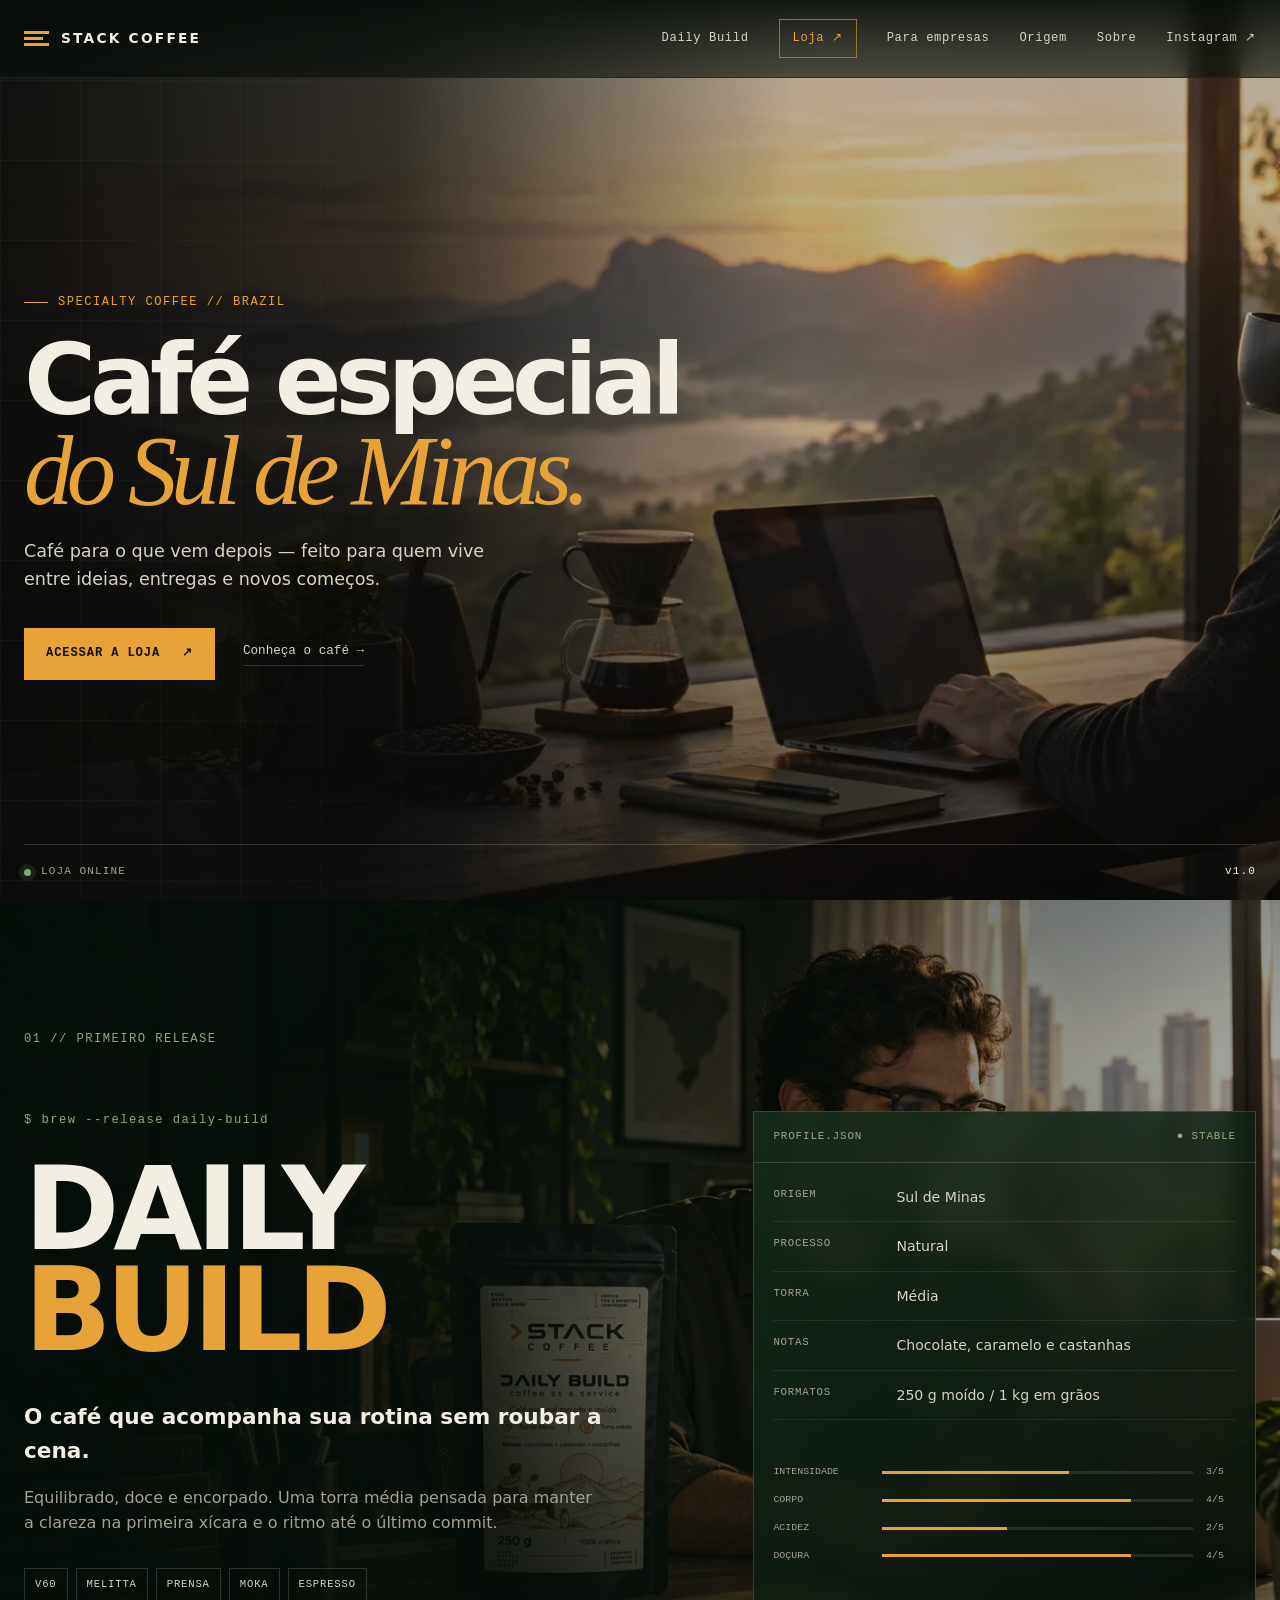
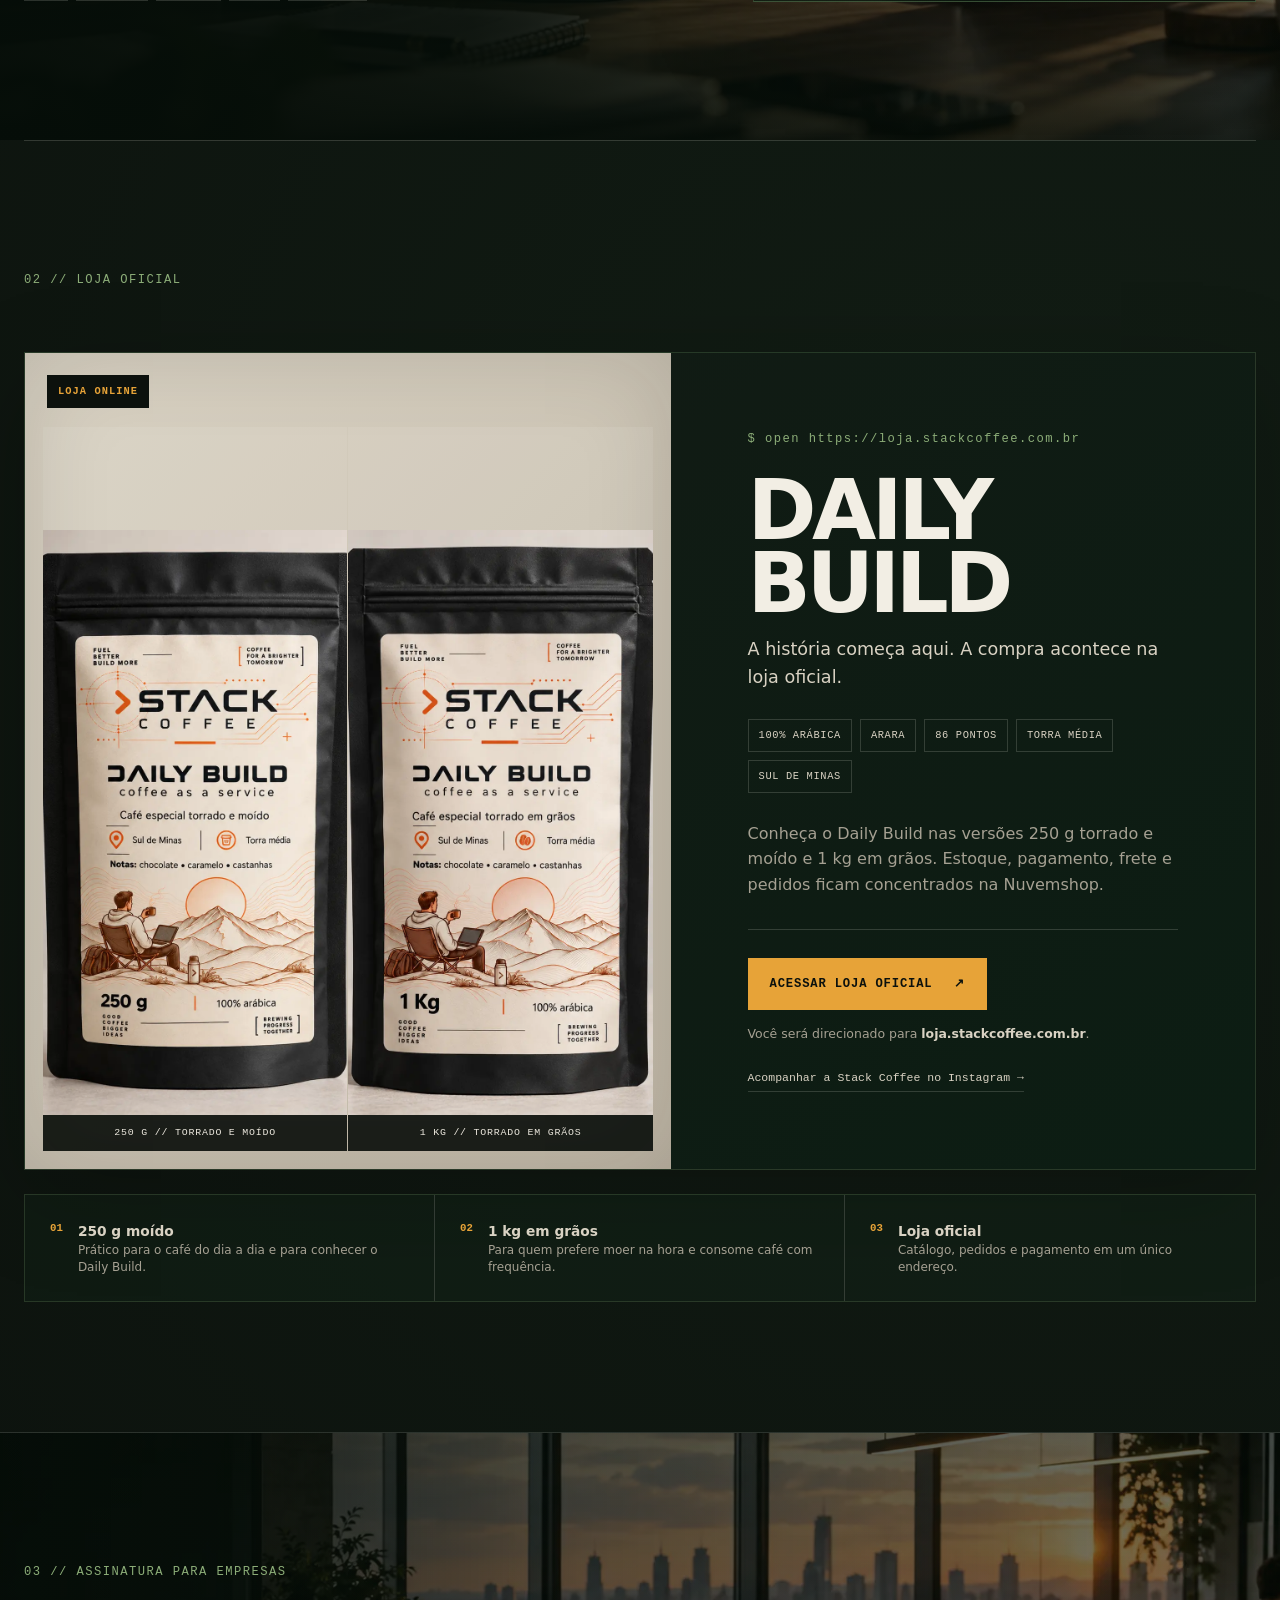
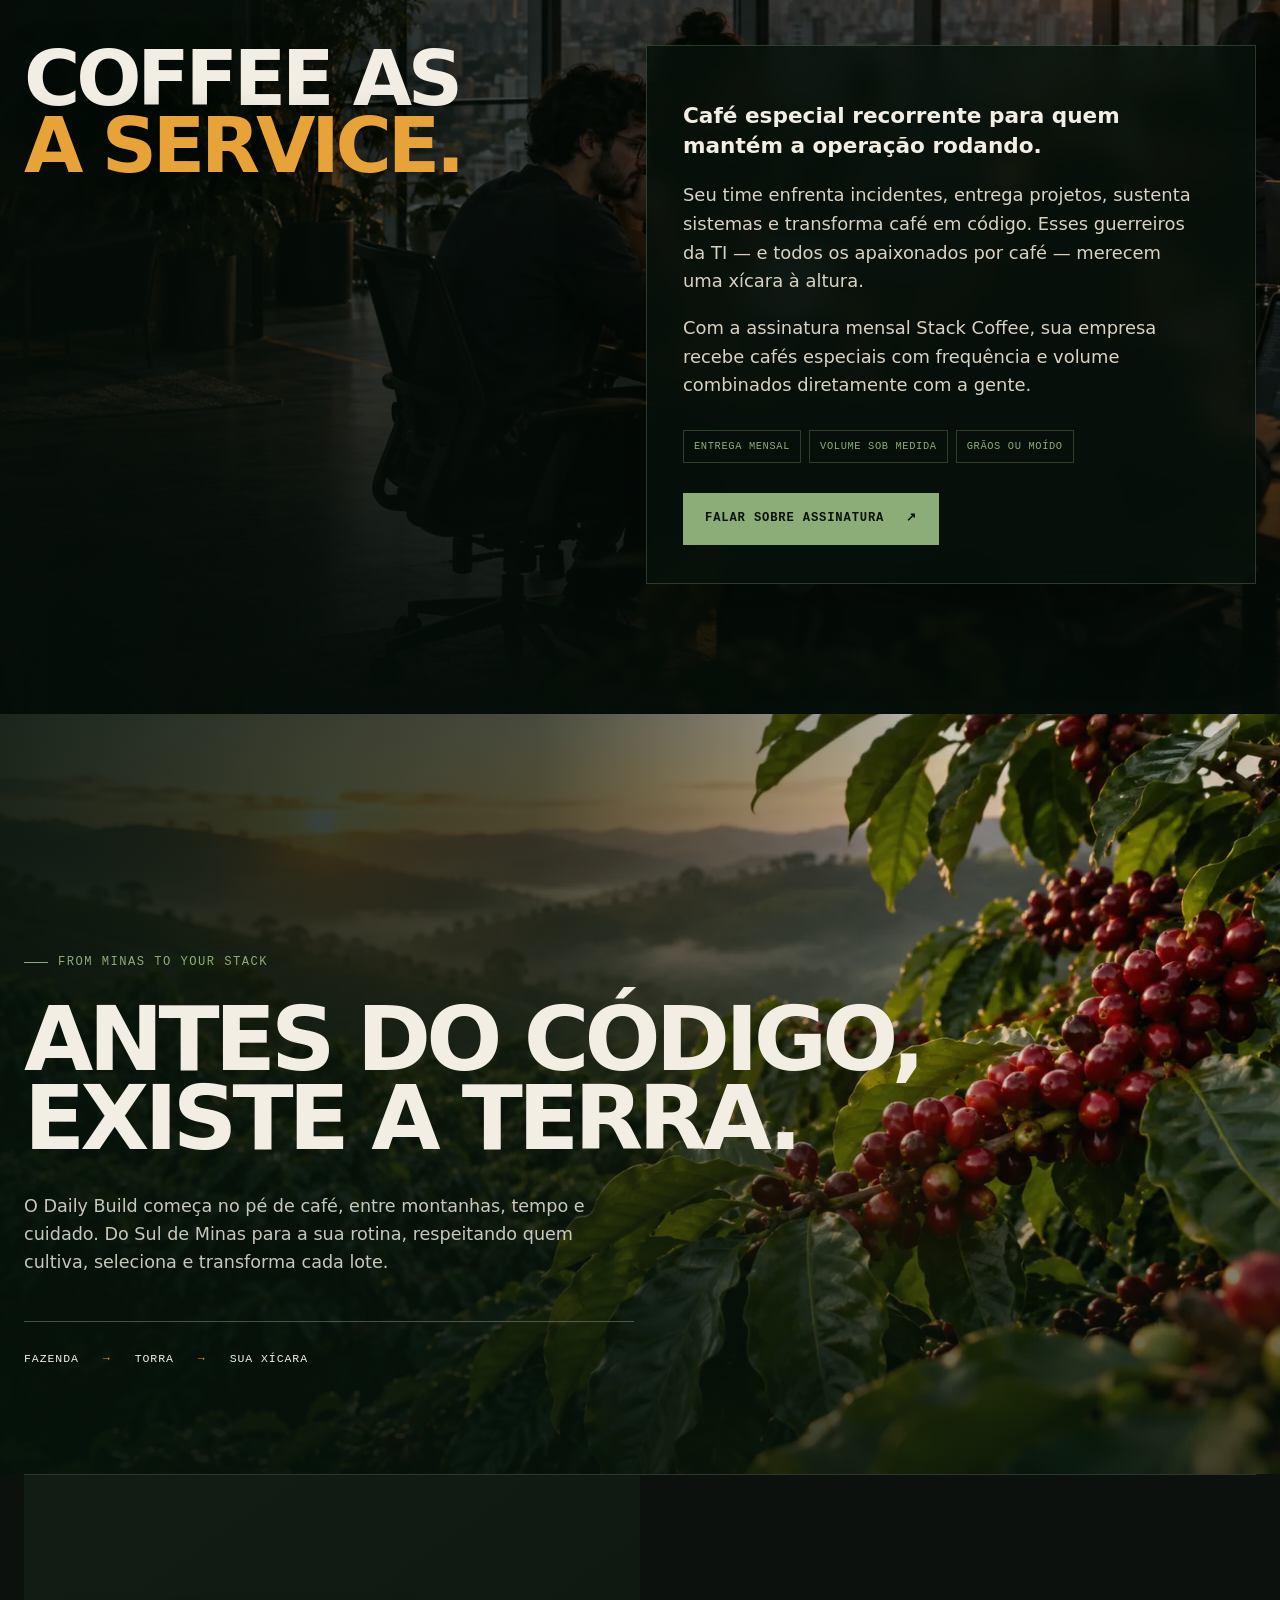
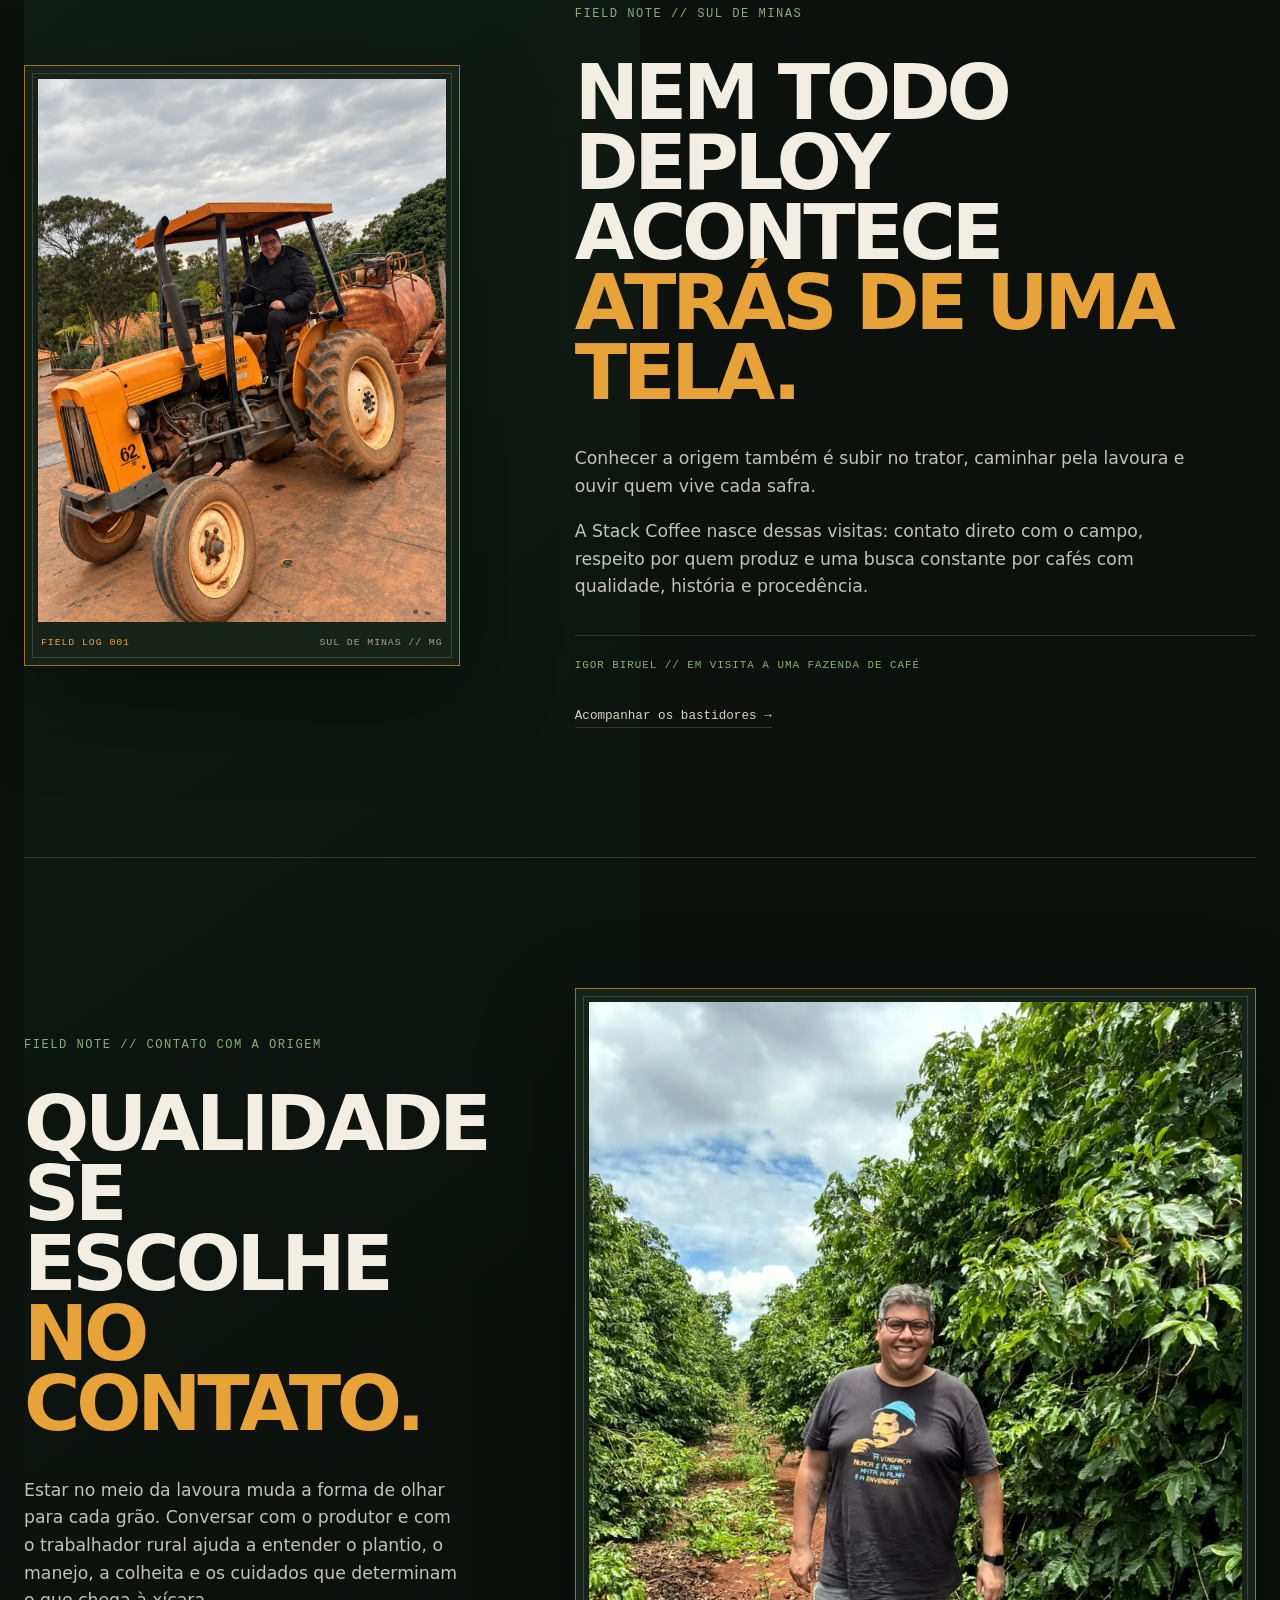
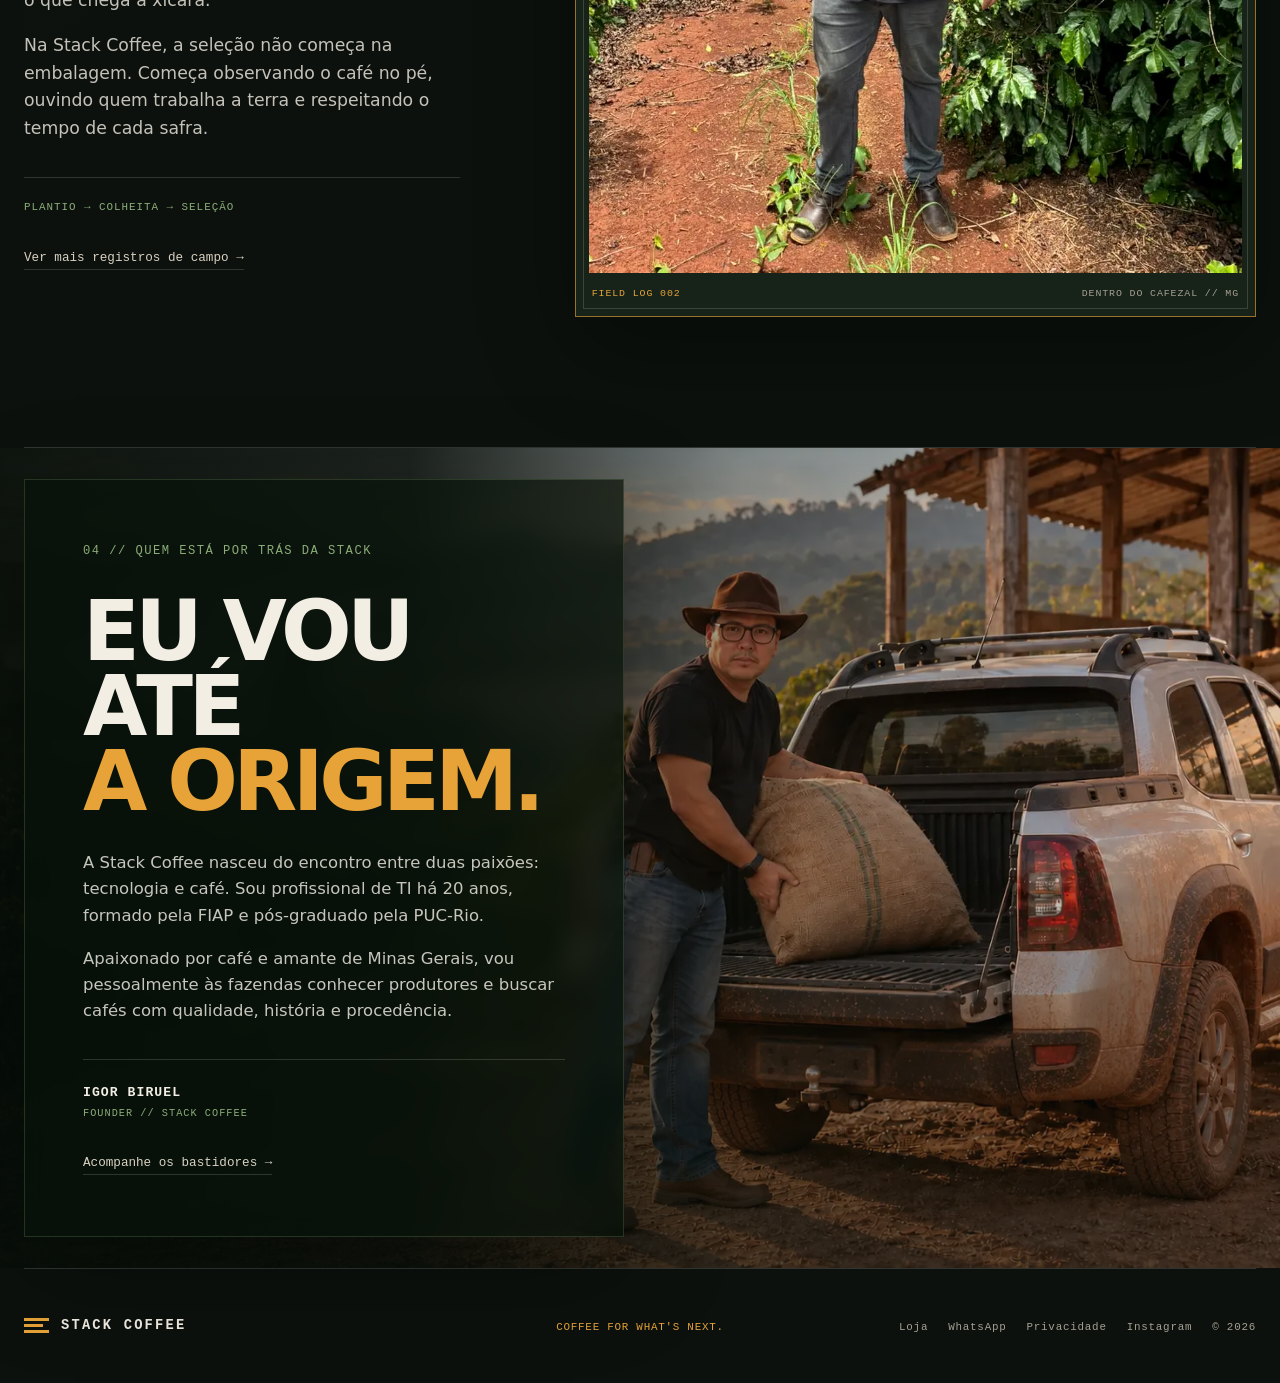
==== commit 76598fe8: "Add files via upload" ====
--- a/index.html
+++ b/index.html
@@ -4,7 +4,7 @@
     <meta charset="UTF-8" />
     <meta name="viewport" content="width=device-width, initial-scale=1" />
     <meta name="theme-color" content="#11110f" />
-    <meta name="description" content="Compre o Daily Build, café especial do Sul de Minas em 250 g moído ou 1 kg em grãos. Frete grátis e assinatura de café para empresas." />
+    <meta name="description" content="Conheça o Daily Build, café especial do Sul de Minas em 250 g moído ou 1 kg em grãos. Acesse a loja oficial da Stack Coffee e conheça também o Coffee as a Service para empresas." />
     <meta name="robots" content="index, follow, max-image-preview:large" />
     <link rel="canonical" href="https://stackcoffee.com.br/" />
 
@@ -12,7 +12,7 @@
     <meta property="og:type" content="website" />
     <meta property="og:site_name" content="Stack Coffee" />
     <meta property="og:title" content="Café Especial do Sul de Minas | Stack Coffee" />
-    <meta property="og:description" content="Daily Build: café especial em 250 g moído ou 1 kg em grãos, com frete grátis. Coffee as a Service para empresas." />
+    <meta property="og:description" content="Daily Build: café especial do Sul de Minas em 250 g moído ou 1 kg em grãos. Conheça a Stack Coffee e acesse a loja oficial." />
     <meta property="og:url" content="https://stackcoffee.com.br/" />
     <meta property="og:image" content="https://stackcoffee.com.br/assets/og-stack-coffee.jpg" />
     <meta property="og:image:width" content="1200" />
@@ -75,7 +75,7 @@
             "@id": "https://stackcoffee.com.br/#daily-build",
             "name": "Stack Coffee Daily Build",
             "description": "Café especial 100% arábica do Sul de Minas, processo natural, torra média e notas de chocolate, caramelo e castanhas.",
-            "url": "https://stackcoffee.com.br/#comprar",
+            "url": "https://loja.stackcoffee.com.br/",
             "image": [
               "https://stackcoffee.com.br/assets/daily-build-250g.webp",
               "https://stackcoffee.com.br/assets/daily-build-1kg.webp"
@@ -90,40 +90,26 @@
                 "name": "Daily Build 250 g — torrado e moído",
                 "sku": "SC-DB-250-MOIDO",
                 "size": "250 g",
+                "url": "https://loja.stackcoffee.com.br/",
                 "additionalProperty": {
                   "@type": "PropertyValue",
                   "name": "Apresentação",
                   "value": "Torrado e moído"
                 },
-                "image": "https://stackcoffee.com.br/assets/daily-build-250g.webp",
-                "offers": {
-                  "@type": "Offer",
-                  "url": "https://stackcoffee.com.br/#comprar",
-                  "priceCurrency": "BRL",
-                  "price": "39.90",
-                  "availability": "https://schema.org/InStock",
-                  "itemCondition": "https://schema.org/NewCondition"
-                }
+                "image": "https://stackcoffee.com.br/assets/daily-build-250g.webp"
               },
               {
                 "@type": "Product",
                 "name": "Daily Build 1 kg — torrado em grãos",
                 "sku": "SC-DB-1KG-GRAOS",
                 "size": "1 kg",
+                "url": "https://loja.stackcoffee.com.br/",
                 "additionalProperty": {
                   "@type": "PropertyValue",
                   "name": "Apresentação",
                   "value": "Torrado em grãos"
                 },
-                "image": "https://stackcoffee.com.br/assets/daily-build-1kg.webp",
-                "offers": {
-                  "@type": "Offer",
-                  "url": "https://stackcoffee.com.br/#comprar",
-                  "priceCurrency": "BRL",
-                  "price": "134.90",
-                  "availability": "https://schema.org/InStock",
-                  "itemCondition": "https://schema.org/NewCondition"
-                }
+                "image": "https://stackcoffee.com.br/assets/daily-build-1kg.webp"
               }
             ]
           }
@@ -147,11 +133,11 @@
 
       <nav class="main-nav" id="main-nav" aria-label="Navegação principal">
         <a href="#daily-build">Daily Build</a>
-        <a href="#comprar">Comprar</a>
+        <a class="nav-cta" href="https://loja.stackcoffee.com.br/" data-store-link>Loja <span>↗</span></a>
         <a href="#empresas">Para empresas</a>
         <a href="#origem">Origem</a>
         <a href="#sobre">Sobre</a>
-        <a class="nav-cta" href="https://www.instagram.com/stackcoffee.oficial/" target="_blank" rel="noreferrer">Instagram <span>↗</span></a>
+        <a href="https://www.instagram.com/stackcoffee.oficial/" target="_blank" rel="noreferrer">Instagram <span>↗</span></a>
       </nav>
     </header>
 
@@ -167,13 +153,13 @@
           <h1 id="hero-title">Café especial<br /><em>do Sul de Minas.</em></h1>
           <p class="hero-copy">Café para o que vem depois — feito para quem vive entre ideias, entregas e novos começos.</p>
           <div class="hero-actions">
-            <a class="button button-primary" href="#comprar">Quero meu Daily Build <span>↓</span></a>
+            <a class="button button-primary" href="https://loja.stackcoffee.com.br/" data-store-link>Acessar a loja <span>↗</span></a>
             <a class="text-link" href="#daily-build">Conheça o café <span>→</span></a>
           </div>
         </div>
         <div class="hero-status" aria-label="Status do lançamento">
           <span class="pulse"></span>
-          <span>LOJA EM CONFIGURAÇÃO</span>
+          <span>LOJA ONLINE</span>
           <b>v1.0</b>
         </div>
       </section>
@@ -215,71 +201,49 @@
         </div>
       </section>
 
-      <section class="store section" id="comprar" aria-labelledby="store-title">
-        <div class="section-kicker reveal">02 // DEPLOY PARA SUA XÍCARA</div>
+      <section class="store section" id="loja" aria-labelledby="store-title">
+        <div class="section-kicker reveal">02 // LOJA OFICIAL</div>
         <div class="store-card reveal">
-          <div class="store-media">
-            <img class="product-shot is-active" data-product-image="SC-DB-250-MOIDO" src="assets/daily-build-250g.webp" alt="Embalagem do café Stack Coffee Daily Build torrado e moído de 250 gramas" width="1122" height="1402" loading="lazy" />
-            <img class="product-shot" data-product-image="SC-DB-1KG-GRAOS" src="assets/daily-build-1kg.webp" alt="Embalagem do café Stack Coffee Daily Build torrado em grãos de 1 quilo" width="1122" height="1402" loading="lazy" aria-hidden="true" />
-            <span class="store-badge">FRETE GRÁTIS</span>
-            <span class="media-caption" id="media-caption">250 g // TORRADO E MOÍDO</span>
+          <div class="store-media landing-product-grid" aria-label="Apresentações do Daily Build">
+            <span class="store-badge">LOJA ONLINE</span>
+            <figure class="landing-product">
+              <img src="assets/daily-build-250g.webp" alt="Stack Coffee Daily Build torrado e moído de 250 gramas" width="1122" height="1402" loading="lazy" decoding="async" />
+              <figcaption>250 G // TORRADO E MOÍDO</figcaption>
+            </figure>
+            <figure class="landing-product">
+              <img src="assets/daily-build-1kg.webp" alt="Stack Coffee Daily Build torrado em grãos de 1 quilo" width="1122" height="1402" loading="lazy" decoding="async" />
+              <figcaption>1 KG // TORRADO EM GRÃOS</figcaption>
+            </figure>
           </div>
 
           <div class="store-details">
-            <p class="command">$ checkout --channel mercado-pago</p>
+            <p class="command">$ open https://loja.stackcoffee.com.br</p>
             <h2 id="store-title">DAILY BUILD</h2>
-            <p class="store-subtitle">Escolha sua versão</p>
-
-            <div class="variant-list" role="radiogroup" aria-label="Versão do Daily Build">
-              <button class="variant-option active" type="button" role="radio" aria-checked="true" data-sku="SC-DB-250-MOIDO" data-price="39.90">
-                <span><b>250 g</b><small>Torrado e moído</small></span>
-                <strong>R$ 39,90</strong>
-              </button>
-              <button class="variant-option" type="button" role="radio" aria-checked="false" data-sku="SC-DB-1KG-GRAOS" data-price="134.90">
-                <span><b>1 kg</b><small>Torrado em grãos</small></span>
-                <strong>R$ 134,90</strong>
-              </button>
-            </div>
+            <p class="store-subtitle">A história começa aqui. A compra acontece na loja oficial.</p>
 
             <div class="store-specs" aria-label="Características do produto">
               <span>100% arábica</span>
+              <span>Arara</span>
+              <span>86 pontos</span>
               <span>Torra média</span>
               <span>Sul de Minas</span>
             </div>
 
-            <p class="store-description">Doce, encorpado e fácil de beber. Notas de chocolate, caramelo e castanhas para manter sua stack rodando do primeiro café ao último commit.</p>
-
-            <div class="order-row">
-              <div class="quantity-control" aria-label="Quantidade">
-                <span>QUANTIDADE</span>
-                <div>
-                  <button id="quantity-minus" type="button" aria-label="Diminuir quantidade">−</button>
-                  <output id="quantity-value" aria-live="polite">1</output>
-                  <button id="quantity-plus" type="button" aria-label="Aumentar quantidade">+</button>
-                </div>
-              </div>
-              <div class="order-total">
-                <span>TOTAL DOS PRODUTOS</span>
-                <strong id="order-total">R$ 39,90</strong>
-              </div>
-            </div>
-
-            <div class="buy-area">
-              <button id="checkout-button" class="button button-marketplace" type="button">
-                Pagar com Mercado Pago <span>↗</span>
-              </button>
-              <p>Pix, cartão ou boleto no ambiente seguro do Mercado Pago. Frete grátis para todo o Brasil.</p>
-            </div>
-            <p class="checkout-message" id="checkout-message" role="status" aria-live="polite"></p>
-
-            <a class="notify-link" href="https://www.instagram.com/stackcoffee.oficial/" target="_blank" rel="noreferrer">Acompanhar o lançamento no Instagram <span>→</span></a>
-          </div>
-        </div>
-
-        <div class="commerce-benefits reveal" aria-label="Benefícios da compra">
-          <div><b>01</b><strong>Compra protegida</strong><span>Pagamento processado no ambiente do Mercado Pago.</span></div>
-          <div><b>02</b><strong>Entrega acompanhada</strong><span>Rastreamento disponível no pedido.</span></div>
-          <div><b>03</b><strong>Café de lote fresco</strong><span>Produção inicial pequena, com atenção à data de torra.</span></div>
+            <p class="store-description">Conheça o Daily Build nas versões 250 g torrado e moído e 1 kg em grãos. Estoque, pagamento, frete e pedidos ficam concentrados na Nuvemshop.</p>
+
+            <div class="store-gateway">
+              <a class="button button-marketplace" href="https://loja.stackcoffee.com.br/" data-store-link>Acessar loja oficial <span>↗</span></a>
+              <p>Você será direcionado para <strong>loja.stackcoffee.com.br</strong>.</p>
+            </div>
+
+            <a class="notify-link" href="https://www.instagram.com/stackcoffee.oficial/" target="_blank" rel="noreferrer">Acompanhar a Stack Coffee no Instagram <span>→</span></a>
+          </div>
+        </div>
+
+        <div class="commerce-benefits reveal" aria-label="Apresentações disponíveis">
+          <div><b>01</b><strong>250 g moído</strong><span>Prático para o café do dia a dia e para conhecer o Daily Build.</span></div>
+          <div><b>02</b><strong>1 kg em grãos</strong><span>Para quem prefere moer na hora e consome café com frequência.</span></div>
+          <div><b>03</b><strong>Loja oficial</strong><span>Catálogo, pedidos e pagamento em um único endereço.</span></div>
         </div>
       </section>
 
@@ -364,7 +328,7 @@
         <span>STACK COFFEE</span>
       </a>
       <p>COFFEE FOR WHAT'S NEXT.</p>
-      <div><a href="https://wa.me/5511963478863" target="_blank" rel="noreferrer">WhatsApp</a><a href="/politica-de-privacidade/">Privacidade</a><a href="https://stackcoffee.com.br/">stackcoffee.com.br</a><span>© <span id="year"></span></span></div>
+      <div><a href="https://loja.stackcoffee.com.br/" data-store-link>Loja</a><a href="https://wa.me/5511963478863" target="_blank" rel="noreferrer">WhatsApp</a><a href="/politica-de-privacidade/">Privacidade</a><a href="https://www.instagram.com/stackcoffee.oficial/" target="_blank" rel="noreferrer">Instagram</a><span>© <span id="year"></span></span></div>
     </footer>
   </body>
 </html>
--- a/styles.css
+++ b/styles.css
@@ -321,3 +321,65 @@
   *, *::before, *::after { animation-duration: .01ms !important; animation-iteration-count: 1 !important; transition-duration: .01ms !important; }
   .reveal { opacity: 1; transform: none; }
 }
+
+/* v16 — landing page: loja externa */
+.store-media.landing-product-grid {
+  display: grid;
+  grid-template-columns: repeat(2, minmax(0, 1fr));
+  align-items: end;
+  gap: 1px;
+  padding: 74px 18px 18px;
+  background: linear-gradient(135deg, #d9d2c3, #bfb6a5);
+}
+.landing-product {
+  min-width: 0;
+  margin: 0;
+  position: relative;
+  height: 100%;
+  display: grid;
+  grid-template-rows: 1fr auto;
+  align-items: end;
+  background: rgba(255,255,255,.08);
+  overflow: hidden;
+}
+.landing-product img {
+  width: 100%;
+  height: 100%;
+  max-height: 585px;
+  object-fit: cover;
+  object-position: center;
+  display: block;
+}
+.landing-product figcaption {
+  padding: 10px 12px;
+  background: rgba(12,17,13,.92);
+  color: var(--cream);
+  font-family: ui-monospace, SFMono-Regular, Menlo, monospace;
+  font-size: .62rem;
+  letter-spacing: .08em;
+  text-align: center;
+}
+.store-gateway {
+  display: grid;
+  gap: 14px;
+  margin-top: 32px;
+  padding-top: 28px;
+  border-top: 1px solid var(--line);
+}
+.store-gateway .button { width: fit-content; }
+.store-gateway p {
+  margin: 0;
+  color: var(--muted);
+  font-size: .78rem;
+}
+.store-gateway strong { color: var(--paper); font-weight: 600; }
+
+@media (max-width: 560px) {
+  .store-media.landing-product-grid {
+    min-height: auto;
+    grid-template-columns: 1fr;
+    padding: 66px 16px 16px;
+  }
+  .landing-product img { max-height: none; aspect-ratio: 4 / 5; }
+  .store-gateway .button { width: 100%; }
+}
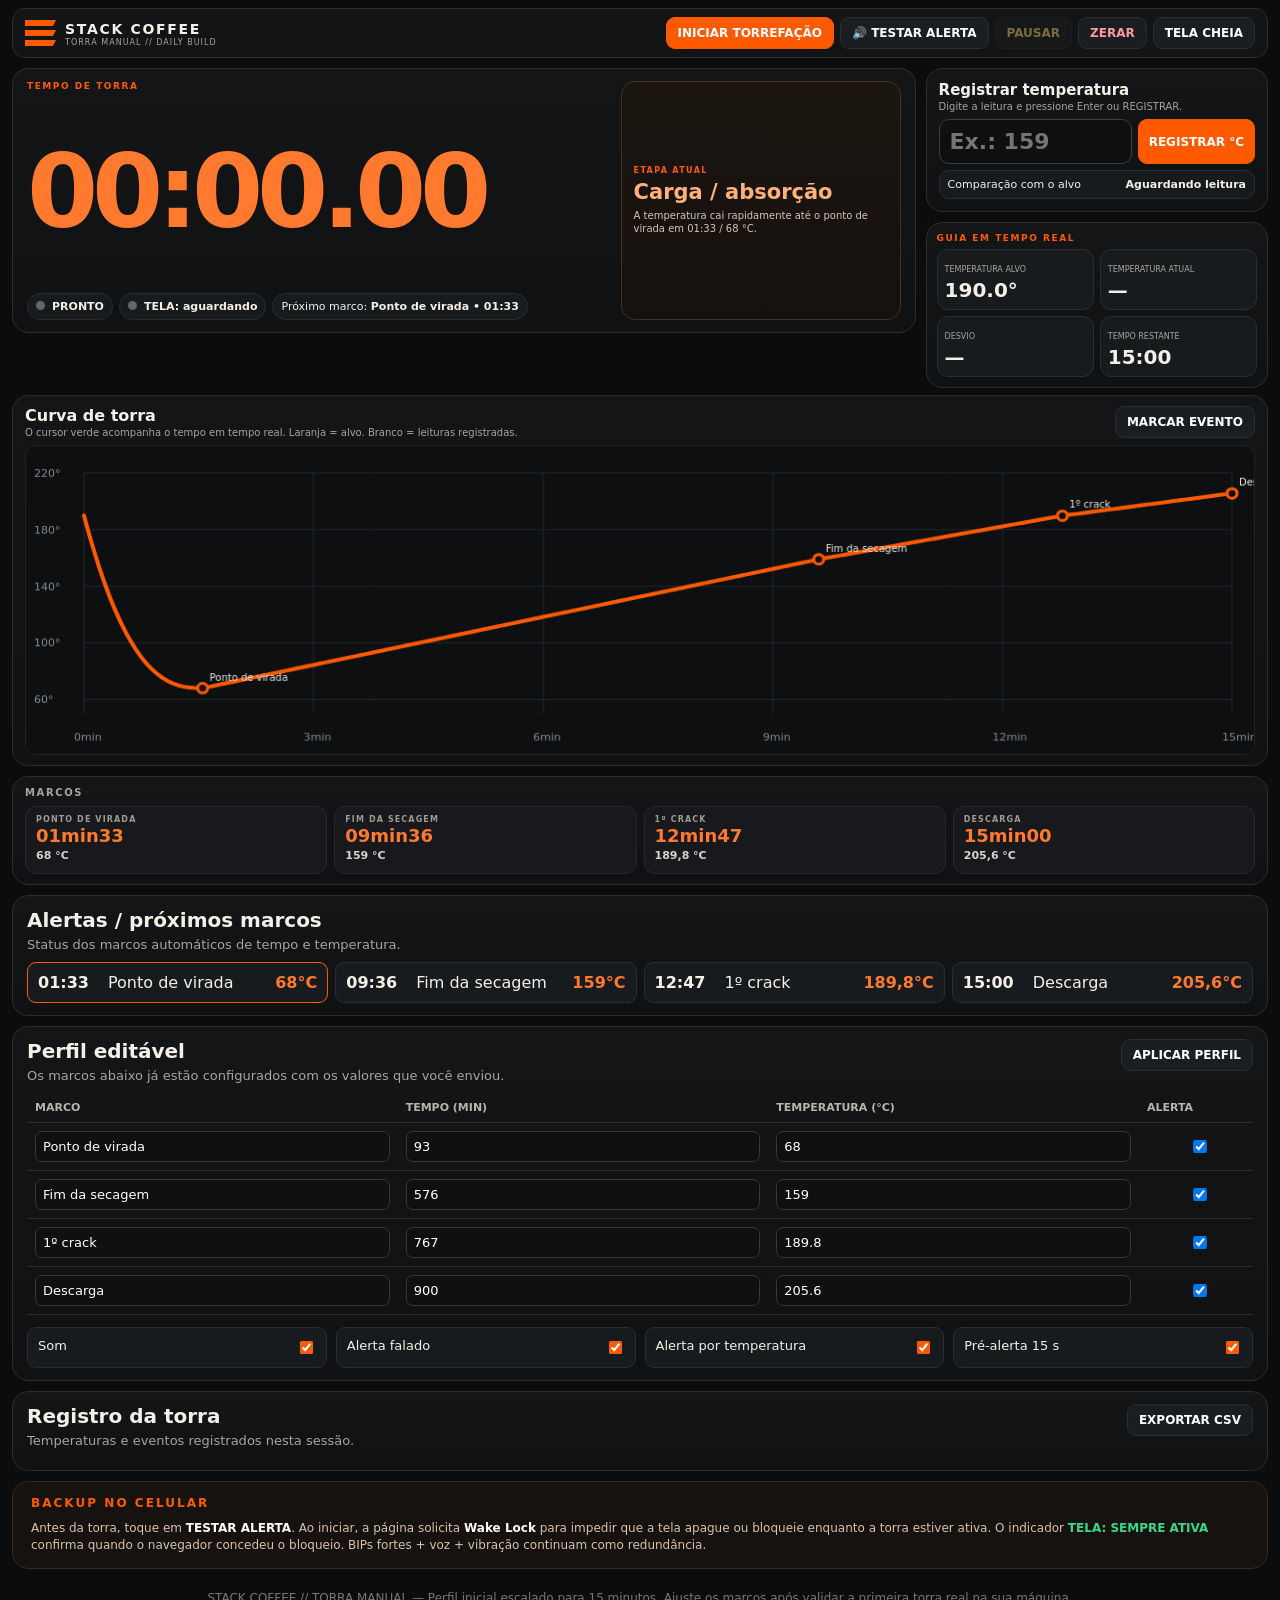
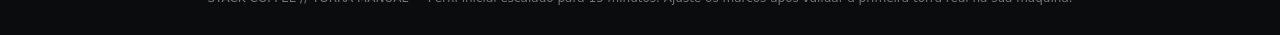
==== commit fdec1b24: "Add files via upload" ====
--- a/index.html
+++ b/index.html
@@ -1,334 +1,509 @@
 <!doctype html>
 <html lang="pt-BR">
-  <head>
-    <meta charset="UTF-8" />
-    <meta name="viewport" content="width=device-width, initial-scale=1" />
-    <meta name="theme-color" content="#11110f" />
-    <meta name="description" content="Conheça o Daily Build, café especial do Sul de Minas em 250 g moído ou 1 kg em grãos. Acesse a loja oficial da Stack Coffee e conheça também o Coffee as a Service para empresas." />
-    <meta name="robots" content="index, follow, max-image-preview:large" />
-    <link rel="canonical" href="https://stackcoffee.com.br/" />
-
-    <meta property="og:locale" content="pt_BR" />
-    <meta property="og:type" content="website" />
-    <meta property="og:site_name" content="Stack Coffee" />
-    <meta property="og:title" content="Café Especial do Sul de Minas | Stack Coffee" />
-    <meta property="og:description" content="Daily Build: café especial do Sul de Minas em 250 g moído ou 1 kg em grãos. Conheça a Stack Coffee e acesse a loja oficial." />
-    <meta property="og:url" content="https://stackcoffee.com.br/" />
-    <meta property="og:image" content="https://stackcoffee.com.br/assets/og-stack-coffee.jpg" />
-    <meta property="og:image:width" content="1200" />
-    <meta property="og:image:height" content="630" />
-    <meta property="og:image:alt" content="Stack Coffee Daily Build — café especial do Sul de Minas" />
-
-    <meta name="twitter:card" content="summary_large_image" />
-    <meta name="twitter:title" content="Café Especial do Sul de Minas | Stack Coffee" />
-    <meta name="twitter:description" content="Daily Build para sua rotina e Coffee as a Service para empresas." />
-    <meta name="twitter:image" content="https://stackcoffee.com.br/assets/og-stack-coffee.jpg" />
-
-    <title>Café Especial do Sul de Minas | Stack Coffee</title>
-    <link rel="icon" type="image/svg+xml" href="data:image/svg+xml,%3Csvg xmlns='http://www.w3.org/2000/svg' viewBox='0 0 64 64'%3E%3Crect width='64' height='64' rx='14' fill='%2311110f'/%3E%3Cpath d='M18 20h28v6H18zm0 10h21v6H18zm0 10h28v6H18z' fill='%23e7a338'/%3E%3C/svg%3E" />
-    <link rel="preload" href="assets/hero-stack-coffee.webp" as="image" type="image/webp" fetchpriority="high" />
-    <link rel="stylesheet" href="styles.css" />
-
-    <!-- Google tag (gtag.js) -->
-    <script async src="https://www.googletagmanager.com/gtag/js?id=G-5HF74Z44V3"></script>
-    <script>
-      window.dataLayer = window.dataLayer || [];
-      function gtag(){dataLayer.push(arguments);}
-      gtag('js', new Date());
-      gtag('config', 'G-5HF74Z44V3');
-    </script>
-
-    <script type="application/ld+json">
-      {
-        "@context": "https://schema.org",
-        "@graph": [
-          {
-            "@type": "Organization",
-            "@id": "https://stackcoffee.com.br/#organization",
-            "name": "Stack Coffee",
-            "url": "https://stackcoffee.com.br/",
-            "logo": {
-              "@type": "ImageObject",
-              "url": "https://stackcoffee.com.br/assets/logo-stack-coffee.png",
-              "width": 1080,
-              "height": 1080
-            },
-            "sameAs": ["https://www.instagram.com/stackcoffee.oficial/"],
-            "contactPoint": {
-              "@type": "ContactPoint",
-              "telephone": "+55-11-96347-8863",
-              "contactType": "customer service",
-              "areaServed": "BR",
-              "availableLanguage": "Portuguese"
-            }
-          },
-          {
-            "@type": "WebSite",
-            "@id": "https://stackcoffee.com.br/#website",
-            "url": "https://stackcoffee.com.br/",
-            "name": "Stack Coffee",
-            "inLanguage": "pt-BR",
-            "publisher": { "@id": "https://stackcoffee.com.br/#organization" }
-          },
-          {
-            "@type": "ProductGroup",
-            "@id": "https://stackcoffee.com.br/#daily-build",
-            "name": "Stack Coffee Daily Build",
-            "description": "Café especial 100% arábica do Sul de Minas, processo natural, torra média e notas de chocolate, caramelo e castanhas.",
-            "url": "https://loja.stackcoffee.com.br/",
-            "image": [
-              "https://stackcoffee.com.br/assets/daily-build-250g.webp",
-              "https://stackcoffee.com.br/assets/daily-build-1kg.webp"
-            ],
-            "brand": { "@type": "Brand", "name": "Stack Coffee" },
-            "category": "Café especial",
-            "productGroupID": "STACK-DAILY-BUILD",
-            "variesBy": ["https://schema.org/size"],
-            "hasVariant": [
-              {
-                "@type": "Product",
-                "name": "Daily Build 250 g — torrado e moído",
-                "sku": "SC-DB-250-MOIDO",
-                "size": "250 g",
-                "url": "https://loja.stackcoffee.com.br/",
-                "additionalProperty": {
-                  "@type": "PropertyValue",
-                  "name": "Apresentação",
-                  "value": "Torrado e moído"
-                },
-                "image": "https://stackcoffee.com.br/assets/daily-build-250g.webp"
-              },
-              {
-                "@type": "Product",
-                "name": "Daily Build 1 kg — torrado em grãos",
-                "sku": "SC-DB-1KG-GRAOS",
-                "size": "1 kg",
-                "url": "https://loja.stackcoffee.com.br/",
-                "additionalProperty": {
-                  "@type": "PropertyValue",
-                  "name": "Apresentação",
-                  "value": "Torrado em grãos"
-                },
-                "image": "https://stackcoffee.com.br/assets/daily-build-1kg.webp"
-              }
-            ]
-          }
-        ]
-      }
-    </script>
-
-    <script src="script.js" defer></script>
-  </head>
-  <body>
-    <header class="site-header" id="top">
-      <a class="brand" href="#top" aria-label="Stack Coffee — início">
-        <span class="brand-mark" aria-hidden="true"><i></i><i></i><i></i></span>
-        <span>STACK COFFEE</span>
-      </a>
-
-      <button class="menu-toggle" type="button" aria-expanded="false" aria-controls="main-nav">
-        <span class="sr-only">Abrir menu</span>
-        <span></span><span></span>
-      </button>
-
-      <nav class="main-nav" id="main-nav" aria-label="Navegação principal">
-        <a href="#daily-build">Daily Build</a>
-        <a class="nav-cta" href="https://loja.stackcoffee.com.br/" data-store-link>Loja <span>↗</span></a>
-        <a href="#empresas">Para empresas</a>
-        <a href="#origem">Origem</a>
-        <a href="#sobre">Sobre</a>
-        <a href="https://www.instagram.com/stackcoffee.oficial/" target="_blank" rel="noreferrer">Instagram <span>↗</span></a>
-      </nav>
-    </header>
-
-    <main>
-      <section class="hero" aria-labelledby="hero-title">
-        <picture class="hero-image">
-          <img src="assets/hero-stack-coffee.webp" alt="Profissional tomando café especial enquanto trabalha diante das montanhas de Minas Gerais" width="1942" height="809" fetchpriority="high" decoding="async" />
-        </picture>
-        <div class="hero-shade"></div>
-        <div class="hero-grid" aria-hidden="true"></div>
-        <div class="hero-content">
-          <p class="eyebrow"><span></span> SPECIALTY COFFEE // BRAZIL</p>
-          <h1 id="hero-title">Café especial<br /><em>do Sul de Minas.</em></h1>
-          <p class="hero-copy">Café para o que vem depois — feito para quem vive entre ideias, entregas e novos começos.</p>
-          <div class="hero-actions">
-            <a class="button button-primary" href="https://loja.stackcoffee.com.br/" data-store-link>Acessar a loja <span>↗</span></a>
-            <a class="text-link" href="#daily-build">Conheça o café <span>→</span></a>
+<head>
+<meta charset="utf-8">
+<meta name="viewport" content="width=device-width,initial-scale=1,viewport-fit=cover">
+<meta name="theme-color" content="#0c0d0e">
+<title>Stack Coffee — Torra Manual</title>
+<style>
+:root{
+  --bg:#0b0c0d; --panel:#121416; --panel2:#181b1e; --line:#2a2e32;
+  --text:#f4f0e9; --muted:#aaa49d; --orange:#ff5a00; --orange2:#ff7a2f;
+  --green:#39d98a; --yellow:#ffca3a; --red:#ff4d4f; --cream:#f6eee2;
+}
+*{box-sizing:border-box} body{margin:0;background:var(--bg);color:var(--text);font-family:Inter,system-ui,Arial,sans-serif}
+button,input{font:inherit}.app{max-width:1500px;margin:auto;padding:16px}
+.topbar{display:flex;gap:16px;justify-content:space-between;align-items:center;padding:14px 16px;background:#121416;border:1px solid var(--line);border-radius:16px;position:sticky;top:8px;z-index:10}
+.brand{display:flex;align-items:center;gap:12px}.bars{width:38px;display:grid;gap:5px}.bars i{height:7px;background:var(--orange);clip-path:polygon(0 0,100% 0,90% 100%,0 100%)}
+.brand strong{letter-spacing:.12em}.brand small{display:block;color:var(--muted);font-size:10px;letter-spacing:.13em}
+.actions{display:flex;gap:8px;flex-wrap:wrap}.btn{border:1px solid var(--line);border-radius:9px;background:#1b1e21;color:#fff;padding:10px 13px;font-weight:800;cursor:pointer}.btn.primary{background:var(--orange);border-color:var(--orange)}.btn.pause{color:#ffd86a}.btn.danger{color:#ff9a9a}.btn:disabled{opacity:.45;cursor:not-allowed}
+
+.grid{display:grid;grid-template-columns:minmax(0,1.8fr) minmax(350px,.8fr);gap:16px;margin-top:16px}.card{background:linear-gradient(180deg,#131517,#0f1113);border:1px solid var(--line);border-radius:16px}
+.control-stack{display:grid;grid-template-rows:auto 1fr;gap:16px;min-width:0}
+.timer-card{padding:16px;min-height:340px}
+.timer-layout{
+  display:grid;
+  grid-template-columns:minmax(0,1fr) minmax(250px,320px);
+  gap:14px;
+  height:100%;
+  align-items:stretch
+}
+.timer-main{
+  min-width:0;
+  display:flex;
+  flex-direction:column;
+  overflow:hidden
+}
+.timer-phase{
+  min-width:0;
+  display:flex;
+  align-items:stretch
+}
+.timer-phase .phase{
+  margin:0;
+  width:100%;
+  display:flex;
+  flex-direction:column;
+  justify-content:center;
+  padding:16px;
+  border-radius:14px;
+  background:linear-gradient(180deg,#1b150f,#15110e);
+  border:1px solid #4a301c
+}
+.timer-phase .phase b{font-size:clamp(20px,2vw,28px);line-height:1.08;margin-top:6px;color:#ffb17a}
+.timer-phase .phase p{font-size:clamp(11px,1vw,14px);line-height:1.4;margin-top:9px;color:#d7c4b7}
+.kicker{color:var(--orange);font-weight:900;font-size:12px;letter-spacing:.17em;text-transform:uppercase}
+.timer{
+  font-variant-numeric:tabular-nums;
+  font-size:clamp(68px,9.2vw,150px);
+  line-height:.82;
+  color:var(--orange2);
+  font-weight:900;
+  letter-spacing:-.06em;
+  margin:0;
+  flex:1;
+  display:flex;
+  align-items:center;
+  white-space:nowrap;
+  max-width:100%;
+  overflow:hidden
+}
+.status{display:flex;gap:9px;flex-wrap:wrap}.pill{padding:8px 10px;border-radius:999px;background:#181b1e;border:1px solid var(--line);font-size:13px}.dot{display:inline-block;width:9px;height:9px;border-radius:50%;background:#666;margin-right:7px}.running{background:var(--green)}.paused{background:var(--yellow)}
+.side{padding:14px}.metrics{display:grid;grid-template-columns:1fr 1fr;gap:8px;margin-top:8px}.metric{padding:10px;background:#181b1e;border:1px solid var(--line);border-radius:11px}.metric span{font-size:9px;color:var(--muted);text-transform:uppercase}.metric b{display:block;font-size:24px;margin-top:3px}
+.phase{margin-top:10px;padding:14px;border-radius:12px;background:#1b150f;border:1px solid #4a301c}.phase b{font-size:21px;color:#ffb17a}.phase p{font-size:13px;color:#d7c4b7;margin:5px 0 0}
+
+.milestones{margin-top:16px;background:linear-gradient(180deg,#131517,#0f1113);color:var(--text);border:1px solid var(--line);border-radius:16px;padding:16px 18px}
+.milestones h2{font-family:inherit;font-size:13px;margin:0 0 14px;color:var(--muted);font-weight:900;letter-spacing:.16em;text-transform:uppercase}
+.milestone-grid{display:grid;grid-template-columns:repeat(4,1fr);gap:10px}
+.milestone{padding:12px 14px;background:#17191c;border:1px solid #25292d;border-radius:11px;min-height:92px}
+.milestone .label{font-size:10px;font-weight:900;letter-spacing:.14em;color:#9f9a94;text-transform:uppercase}
+.milestone .time{font-family:inherit;font-size:24px;font-weight:900;color:var(--orange2);line-height:1.05;margin-top:6px;font-variant-numeric:tabular-nums}
+.milestone .temp{font-size:14px;margin-top:5px;color:#d8d3cc;font-weight:700}
+
+.chart-card,.temp-card,.events-card,.profile-card,.log-card{padding:18px}.head{display:flex;justify-content:space-between;gap:12px;align-items:flex-start}.head h2{margin:0;font-size:20px}.head p{margin:5px 0 0;color:var(--muted);font-size:13px}
+.chart-wide{margin-top:10px}.chart-wide canvas{display:block;width:100%;height:500px;background:#0d0f11;border:1px solid #202327;border-radius:12px;margin-top:12px}
+.events-card{margin-top:16px}.events-card .events{grid-template-columns:repeat(4,1fr)}
+.temp-card{padding:16px}.temp-card .head h2{font-size:18px}.temp-card .head p{font-size:12px}.temp-entry{margin-top:10px}
+.temp-entry{display:grid;grid-template-columns:1fr auto;gap:8px;margin-top:12px}.temp-entry input{min-width:0;background:#0d0f11;color:#fff;border:1px solid #3b4044;border-radius:10px;padding:13px;font-size:27px;font-weight:900}
+.compare{display:flex;justify-content:space-between;gap:8px;margin-top:10px;padding:11px;border-radius:10px;background:#181b1e;border:1px solid var(--line);font-size:13px}
+.good{color:var(--green)}.warn{color:var(--yellow)}.bad{color:var(--red)}.events{display:grid;gap:7px;margin-top:10px}.event{display:grid;grid-template-columns:62px 1fr auto;gap:8px;padding:10px;background:#181b1e;border:1px solid var(--line);border-radius:9px}.event.current{border-color:var(--orange)}.event.done{opacity:.55}.event time,.event .temp{font-weight:800}.event .temp{color:var(--orange2)}
+.section{margin-top:16px}.profile-table{width:100%;border-collapse:collapse;margin-top:10px;font-size:13px}.profile-table th,.profile-table td{border-bottom:1px solid var(--line);padding:8px}.profile-table th{text-align:left;color:#b9b4ad;font-size:11px;text-transform:uppercase}.profile-table input{width:100%;background:#0e1012;border:1px solid #34383c;color:#fff;border-radius:7px;padding:7px}
+.toggles{display:grid;grid-template-columns:repeat(4,1fr);gap:9px;margin-top:12px}.toggle{display:flex;justify-content:space-between;gap:10px;background:#181b1e;padding:10px;border-radius:9px;border:1px solid var(--line);font-size:13px}.toggle input{accent-color:var(--orange)}
+.log{display:grid;gap:6px;max-height:240px;overflow:auto;margin-top:10px}.log-entry{font-size:12px;padding:7px 9px;border-left:3px solid var(--line);background:#151719}.log-entry.alert{border-left-color:var(--orange);color:#fff}
+.note{color:var(--muted);font-size:12px;line-height:1.4;margin-top:10px}.footer{text-align:center;color:#777;padding:22px;font-size:12px}
+
+/* MODO OPERACIONAL COMPACTO — notebook / telas baixas */
+@media (min-width:951px) and (max-height:900px){
+  .app{max-width:1600px;padding:8px 12px}
+  .topbar{padding:8px 12px;border-radius:13px;top:4px}
+  .brand{gap:9px}.bars{width:31px;gap:4px}.bars i{height:6px}
+  .brand strong{font-size:14px}.brand small{font-size:8px}
+  .actions{gap:6px}.btn{padding:8px 11px;font-size:12px}
+
+  .grid{grid-template-columns:minmax(0,1.9fr) minmax(330px,.72fr);gap:10px;margin-top:10px}
+  .control-stack{gap:10px}
+  .timer-card{padding:12px 14px;min-height:255px;max-height:265px}
+  .timer-layout{grid-template-columns:minmax(0,1.62fr) minmax(260px,.68fr);gap:10px}
+  .timer-card .kicker{font-size:9px}
+  .timer{font-size:clamp(78px,8.8vw,142px);line-height:.82;align-items:center}
+  .timer-phase .phase{padding:12px}
+  .timer-phase .phase .kicker{font-size:8px}
+  .timer-phase .phase b{font-size:21px}
+  .timer-phase .phase p{font-size:10px;line-height:1.3;margin-top:6px}
+  .status{gap:6px}.pill{padding:6px 8px;font-size:11px}
+
+  .temp-card{padding:12px}.temp-card .head h2{font-size:15px}.temp-card .head p{font-size:10px;margin-top:2px}
+  .temp-entry{margin-top:7px;gap:6px}.temp-entry input{padding:9px 10px;font-size:22px}.temp-entry .btn{padding:8px 10px}
+  .compare{margin-top:6px;padding:7px 8px;font-size:11px}
+  .side{padding:10px}.side .kicker{font-size:9px}
+  .metrics{gap:6px;margin-top:6px}.metric{padding:7px}.metric span{font-size:8px}.metric b{font-size:20px;margin-top:2px}
+
+  .chart-wide{margin-top:7px;padding:10px 12px}
+  .chart-wide .head h2{font-size:16px}.chart-wide .head p{font-size:10px;margin-top:2px}
+  .chart-wide canvas{height:310px;margin-top:7px}
+
+  .milestones{margin-top:10px;padding:10px 12px}.milestones h2{margin-bottom:8px;font-size:10px}
+  .milestone-grid{gap:7px}.milestone{padding:8px 10px;min-height:68px}.milestone .label{font-size:8px}.milestone .time{font-size:18px;margin-top:3px}.milestone .temp{font-size:11px;margin-top:3px}
+
+  .events-card,.profile-card,.log-card{padding:12px 14px}.section,.events-card{margin-top:10px}
+}
+
+/* Tela ainda mais baixa, comum em notebooks 1366x768 */
+@media (min-width:951px) and (max-height:780px){
+  .timer-card{min-height:225px;max-height:235px}
+  .timer-layout{grid-template-columns:minmax(0,1.7fr) minmax(240px,.62fr)}
+  .timer{font-size:clamp(72px,8.1vw,126px)}
+  .timer-phase .phase b{font-size:18px}
+  .timer-phase .phase p{font-size:9px}
+  .chart-wide canvas{height:285px}
+  .topbar{position:static}
+}
+
+@media(max-width:950px){.grid,.main{grid-template-columns:1fr}.timer-layout{grid-template-columns:1fr}.timer-phase .phase{min-height:120px}.milestone-grid{grid-template-columns:1fr 1fr}.toggles{grid-template-columns:1fr 1fr}}
+@media(max-width:560px){.app{padding:9px}.topbar{position:static;align-items:flex-start}.milestone-grid{grid-template-columns:1fr 1fr;gap:8px}.milestone{padding:10px}.milestone .time{font-size:20px}.milestones h2{font-size:12px;margin-bottom:10px}.toggles{grid-template-columns:1fr}}
+
+/* ===== V10: proteção contra sobreposição ===== */
+@media (max-width: 1280px){
+  .timer-layout{
+    grid-template-columns:minmax(0,1fr) minmax(220px,280px);
+    gap:10px
+  }
+  .timer{
+    font-size:clamp(62px,8vw,118px)
+  }
+  .timer-phase .phase{
+    padding:12px
+  }
+}
+
+@media (max-width: 1100px){
+  .timer-layout{
+    grid-template-columns:minmax(0,1fr) 240px
+  }
+  .timer{
+    font-size:clamp(58px,7.5vw,98px)
+  }
+  .status{
+    gap:6px
+  }
+  .pill{
+    font-size:11px;
+    padding:7px 9px
+  }
+}
+
+@media (max-width: 900px){
+  .timer-card{
+    min-height:auto
+  }
+  .timer-layout{
+    grid-template-columns:1fr;
+    height:auto
+  }
+  .timer-main{
+    min-height:250px
+  }
+  .timer{
+    font-size:clamp(72px,17vw,128px);
+    min-height:150px
+  }
+  .timer-phase .phase{
+    min-height:120px
+  }
+}
+
+@media (max-width: 620px){
+  .timer-main{
+    min-height:220px
+  }
+  .timer{
+    font-size:clamp(56px,16vw,92px);
+    letter-spacing:-.045em
+  }
+  .status{
+    flex-direction:column;
+    align-items:flex-start
+  }
+  .pill{
+    width:100%;
+    justify-content:flex-start
+  }
+}
+
+/* em notebooks baixos, preservar gráfico visível sem esmagar o relógio */
+@media (min-width:901px) and (max-height:820px){
+  .timer-card{min-height:250px;max-height:270px;padding:12px 14px}
+  .timer-layout{grid-template-columns:minmax(0,1fr) minmax(220px,270px);gap:10px}
+  .timer{font-size:clamp(58px,7.2vw,108px)}
+  .timer-phase .phase{padding:10px}
+  .timer-phase .phase b{font-size:18px}
+  .timer-phase .phase p{font-size:10px;line-height:1.3}
+  .chart-wide{margin-top:7px}
+  .chart-wide canvas{height:300px}
+}
+
+</style>
+</head>
+<body>
+<div class="app">
+  <header class="topbar">
+    <div class="brand"><div class="bars"><i></i><i></i><i></i></div><div><strong>STACK COFFEE</strong><small>TORRA MANUAL // DAILY BUILD</small></div></div>
+    <div class="actions">
+      <button class="btn primary" id="startBtn">INICIAR TORREFAÇÃO</button>
+      <button class="btn" id="testAlertBtn">🔊 TESTAR ALERTA</button>
+      <button class="btn pause" id="pauseBtn" disabled>PAUSAR</button>
+      <button class="btn danger" id="resetBtn">ZERAR</button>
+      <button class="btn" id="fullscreenBtn">TELA CHEIA</button>
+    </div>
+  </header>
+
+  <section class="grid">
+    <div class="card timer-card">
+      <div class="timer-layout">
+        <div class="timer-main">
+          <div class="kicker">TEMPO DE TORRA</div>
+          <div class="timer" id="timer">00:00.00</div>
+          <div class="status">
+            <span class="pill"><span class="dot" id="statusDot"></span><b id="statusText">PRONTO</b></span>
+            <span class="pill"><span class="dot" id="wakeDot"></span><b id="wakeStatus">TELA: aguardando</b></span>
+            <span class="pill">Próximo marco: <b id="nextAlert">Ponto de virada • 01:33</b></span>
           </div>
         </div>
-        <div class="hero-status" aria-label="Status do lançamento">
-          <span class="pulse"></span>
-          <span>LOJA ONLINE</span>
-          <b>v1.0</b>
-        </div>
-      </section>
-
-      <section class="product visual-section" id="daily-build" aria-labelledby="product-title">
-        <div class="section-inner">
-          <div class="section-kicker reveal">01 // PRIMEIRO RELEASE</div>
-          <div class="product-layout">
-            <div class="product-copy reveal">
-              <p class="command">$ brew --release daily-build</p>
-              <h2 id="product-title">DAILY<br /><span>BUILD</span></h2>
-              <p class="lead">O café que acompanha sua rotina sem roubar a cena.</p>
-              <p>Equilibrado, doce e encorpado. Uma torra média pensada para manter a clareza na primeira xícara e o ritmo até o último commit.</p>
-              <div class="tags" aria-label="Métodos de preparo indicados">
-                <span>V60</span><span>MELITTA</span><span>PRENSA</span><span>MOKA</span><span>ESPRESSO</span>
-              </div>
-            </div>
-
-            <div class="profile-card reveal">
-              <div class="profile-top">
-                <span>PROFILE.JSON</span>
-                <span class="live">● STABLE</span>
-              </div>
-              <dl class="spec-list">
-                <div><dt>ORIGEM</dt><dd>Sul de Minas</dd></div>
-                <div><dt>PROCESSO</dt><dd>Natural</dd></div>
-                <div><dt>TORRA</dt><dd>Média</dd></div>
-                <div><dt>NOTAS</dt><dd>Chocolate, caramelo e castanhas</dd></div>
-                <div><dt>FORMATOS</dt><dd>250 g moído / 1 kg em grãos</dd></div>
-              </dl>
-              <div class="meters" aria-label="Perfil sensorial">
-                <div><span>INTENSIDADE</span><i style="--value: 60%"></i><b>3/5</b></div>
-                <div><span>CORPO</span><i style="--value: 80%"></i><b>4/5</b></div>
-                <div><span>ACIDEZ</span><i style="--value: 40%"></i><b>2/5</b></div>
-                <div><span>DOÇURA</span><i style="--value: 80%"></i><b>4/5</b></div>
-              </div>
-            </div>
+        <div class="timer-phase">
+          <div class="phase">
+            <div class="kicker">ETAPA ATUAL</div>
+            <b id="phaseName">Carga / absorção</b>
+            <p id="phaseHelp">Inicie o cronômetro no momento da entrada do café.</p>
           </div>
         </div>
-      </section>
-
-      <section class="store section" id="loja" aria-labelledby="store-title">
-        <div class="section-kicker reveal">02 // LOJA OFICIAL</div>
-        <div class="store-card reveal">
-          <div class="store-media landing-product-grid" aria-label="Apresentações do Daily Build">
-            <span class="store-badge">LOJA ONLINE</span>
-            <figure class="landing-product">
-              <img src="assets/daily-build-250g.webp" alt="Stack Coffee Daily Build torrado e moído de 250 gramas" width="1122" height="1402" loading="lazy" decoding="async" />
-              <figcaption>250 G // TORRADO E MOÍDO</figcaption>
-            </figure>
-            <figure class="landing-product">
-              <img src="assets/daily-build-1kg.webp" alt="Stack Coffee Daily Build torrado em grãos de 1 quilo" width="1122" height="1402" loading="lazy" decoding="async" />
-              <figcaption>1 KG // TORRADO EM GRÃOS</figcaption>
-            </figure>
-          </div>
-
-          <div class="store-details">
-            <p class="command">$ open https://loja.stackcoffee.com.br</p>
-            <h2 id="store-title">DAILY BUILD</h2>
-            <p class="store-subtitle">A história começa aqui. A compra acontece na loja oficial.</p>
-
-            <div class="store-specs" aria-label="Características do produto">
-              <span>100% arábica</span>
-              <span>Arara</span>
-              <span>86 pontos</span>
-              <span>Torra média</span>
-              <span>Sul de Minas</span>
-            </div>
-
-            <p class="store-description">Conheça o Daily Build nas versões 250 g torrado e moído e 1 kg em grãos. Estoque, pagamento, frete e pedidos ficam concentrados na Nuvemshop.</p>
-
-            <div class="store-gateway">
-              <a class="button button-marketplace" href="https://loja.stackcoffee.com.br/" data-store-link>Acessar loja oficial <span>↗</span></a>
-              <p>Você será direcionado para <strong>loja.stackcoffee.com.br</strong>.</p>
-            </div>
-
-            <a class="notify-link" href="https://www.instagram.com/stackcoffee.oficial/" target="_blank" rel="noreferrer">Acompanhar a Stack Coffee no Instagram <span>→</span></a>
-          </div>
+      </div>
+    </div>
+
+    <div class="control-stack">
+      <div class="card temp-card">
+        <div class="head"><div><h2>Registrar temperatura</h2><p>Digite a leitura e pressione Enter ou REGISTRAR.</p></div></div>
+        <div class="temp-entry"><input id="tempInput" type="number" step="0.1" min="0" max="300" placeholder="Ex.: 159"><button class="btn primary" id="tempBtn">REGISTRAR °C</button></div>
+        <div class="compare"><span>Comparação com o alvo</span><b id="devText">Aguardando leitura</b></div>
+      </div>
+
+      <div class="card side">
+        <div class="kicker">GUIA EM TEMPO REAL</div>
+        <div class="metrics">
+          <div class="metric"><span>Temperatura alvo</span><b id="targetTemp">190.0°</b></div>
+          <div class="metric"><span>Temperatura atual</span><b id="currentTemp">—</b></div>
+          <div class="metric"><span>Desvio</span><b id="deviation">—</b></div>
+          <div class="metric"><span>Tempo restante</span><b id="timeRemaining">15:00</b></div>
         </div>
 
-        <div class="commerce-benefits reveal" aria-label="Apresentações disponíveis">
-          <div><b>01</b><strong>250 g moído</strong><span>Prático para o café do dia a dia e para conhecer o Daily Build.</span></div>
-          <div><b>02</b><strong>1 kg em grãos</strong><span>Para quem prefere moer na hora e consome café com frequência.</span></div>
-          <div><b>03</b><strong>Loja oficial</strong><span>Catálogo, pedidos e pagamento em um único endereço.</span></div>
-        </div>
-      </section>
-
-      <section class="manifesto visual-section" id="empresas" aria-labelledby="manifesto-title">
-        <div class="section-inner">
-          <div class="section-kicker reveal">03 // ASSINATURA PARA EMPRESAS</div>
-          <div class="manifesto-grid">
-            <h2 id="manifesto-title" class="reveal">COFFEE AS<br /><span>A SERVICE.</span></h2>
-            <div class="manifesto-copy caas-copy reveal">
-              <p class="caas-lead">Café especial recorrente para quem mantém a operação rodando.</p>
-              <p>Seu time enfrenta incidentes, entrega projetos, sustenta sistemas e transforma café em código. Esses guerreiros da TI — e todos os apaixonados por café — merecem uma xícara à altura.</p>
-              <p>Com a assinatura mensal Stack Coffee, sua empresa recebe cafés especiais com frequência e volume combinados diretamente com a gente.</p>
-              <div class="caas-benefits" aria-label="Benefícios da assinatura empresarial">
-                <span>ENTREGA MENSAL</span><span>VOLUME SOB MEDIDA</span><span>GRÃOS OU MOÍDO</span>
-              </div>
-              <a class="button button-whatsapp" href="https://wa.me/5511963478863?text=Ol%C3%A1%2C%20quero%20conhecer%20a%20assinatura%20Coffee%20as%20a%20Service%20para%20minha%20empresa." target="_blank" rel="noreferrer">Falar sobre assinatura <span>↗</span></a>
-            </div>
-          </div>
-        </div>
-      </section>
-
-      <section class="origin section" id="origem" aria-labelledby="origin-title">
-        <div class="origin-panel reveal">
-          <p class="eyebrow"><span></span> FROM MINAS TO YOUR STACK</p>
-          <h2 id="origin-title">Antes do código,<br />existe a terra.</h2>
-          <p>O Daily Build começa no pé de café, entre montanhas, tempo e cuidado. Do Sul de Minas para a sua rotina, respeitando quem cultiva, seleciona e transforma cada lote.</p>
-          <div class="origin-path" aria-label="Caminho do café">
-            <span>FAZENDA</span><i>→</i><span>TORRA</span><i>→</i><span>SUA XÍCARA</span>
-          </div>
-        </div>
-      </section>
-
-      <section class="field-notes section" aria-labelledby="field-notes-title">
-        <div class="field-notes-grid">
-          <figure class="field-notes-photo reveal">
-            <img src="assets/igor-biruel-visita-fazenda-cafe-minas-gerais.webp" width="1086" height="1448" loading="lazy" decoding="async" alt="Igor Biruel em um trator durante visita a uma fazenda de café em Minas Gerais" />
-            <figcaption><span>FIELD LOG 001</span><span>SUL DE MINAS // MG</span></figcaption>
-          </figure>
-          <div class="field-notes-copy reveal">
-            <p class="section-kicker">FIELD NOTE // SUL DE MINAS</p>
-            <h2 id="field-notes-title">Nem todo deploy acontece <span>atrás de uma tela.</span></h2>
-            <p>Conhecer a origem também é subir no trator, caminhar pela lavoura e ouvir quem vive cada safra.</p>
-            <p>A Stack Coffee nasce dessas visitas: contato direto com o campo, respeito por quem produz e uma busca constante por cafés com qualidade, história e procedência.</p>
-            <div class="field-notes-signature">IGOR BIRUEL // EM VISITA A UMA FAZENDA DE CAFÉ</div>
-            <a class="text-link" href="https://www.instagram.com/stackcoffee.oficial/" target="_blank" rel="noreferrer">Acompanhar os bastidores <span>→</span></a>
-          </div>
-        </div>
-
-        <div class="field-notes-grid field-note-row-reverse">
-          <figure class="field-notes-photo reveal">
-            <img src="assets/igor-biruel-lavoura-cafe-contato-produtor.webp" width="960" height="1280" loading="lazy" decoding="async" alt="Igor Biruel no meio de uma lavoura de café durante visita a produtores em Minas Gerais" />
-            <figcaption><span>FIELD LOG 002</span><span>DENTRO DO CAFEZAL // MG</span></figcaption>
-          </figure>
-          <div class="field-notes-copy reveal">
-            <p class="section-kicker">FIELD NOTE // CONTATO COM A ORIGEM</p>
-            <h2>Qualidade se escolhe <span>no contato.</span></h2>
-            <p>Estar no meio da lavoura muda a forma de olhar para cada grão. Conversar com o produtor e com o trabalhador rural ajuda a entender o plantio, o manejo, a colheita e os cuidados que determinam o que chega à xícara.</p>
-            <p>Na Stack Coffee, a seleção não começa na embalagem. Começa observando o café no pé, ouvindo quem trabalha a terra e respeitando o tempo de cada safra.</p>
-            <div class="field-notes-signature">PLANTIO → COLHEITA → SELEÇÃO</div>
-            <a class="text-link" href="https://www.instagram.com/stackcoffee.oficial/" target="_blank" rel="noreferrer">Ver mais registros de campo <span>→</span></a>
-          </div>
-        </div>
-      </section>
-
-      <section class="founder-story" id="sobre" aria-labelledby="founder-title" role="img" aria-label="Igor Biruel carregando uma saca de café em sua Oroch prata em uma fazenda de Minas Gerais">
-        <div class="founder-content">
-          <div class="founder-card reveal">
-            <p class="section-kicker">04 // QUEM ESTÁ POR TRÁS DA STACK</p>
-            <h2 id="founder-title">Eu vou até<br /><span>a origem.</span></h2>
-            <p>A Stack Coffee nasceu do encontro entre duas paixões: tecnologia e café. Sou profissional de TI há 20 anos, formado pela FIAP e pós-graduado pela PUC-Rio.</p>
-            <p>Apaixonado por café e amante de Minas Gerais, vou pessoalmente às fazendas conhecer produtores e buscar cafés com qualidade, história e procedência.</p>
-            <div class="founder-signature"><strong>IGOR BIRUEL</strong><span>FOUNDER // STACK COFFEE</span></div>
-            <a class="text-link" href="https://www.instagram.com/stackcoffee.oficial/" target="_blank" rel="noreferrer">Acompanhe os bastidores <span>→</span></a>
-          </div>
-        </div>
-      </section>
-    </main>
-
-    <footer>
-      <a class="brand footer-brand" href="#top">
-        <span class="brand-mark" aria-hidden="true"><i></i><i></i><i></i></span>
-        <span>STACK COFFEE</span>
-      </a>
-      <p>COFFEE FOR WHAT'S NEXT.</p>
-      <div><a href="https://loja.stackcoffee.com.br/" data-store-link>Loja</a><a href="https://wa.me/5511963478863" target="_blank" rel="noreferrer">WhatsApp</a><a href="/politica-de-privacidade/">Privacidade</a><a href="https://www.instagram.com/stackcoffee.oficial/" target="_blank" rel="noreferrer">Instagram</a><span>© <span id="year"></span></span></div>
-    </footer>
-  </body>
-</html>
+      </div>
+    </div>
+  </section>
+
+  <section class="card chart-card chart-wide">
+    <div class="head"><div><h2>Curva de torra</h2><p>O cursor verde acompanha o tempo em tempo real. Laranja = alvo. Branco = leituras registradas.</p></div><button class="btn" id="markBtn">MARCAR EVENTO</button></div>
+    <canvas id="chart"></canvas>
+  </section>
+
+  <section class="milestones">
+    <h2>Marcos</h2>
+    <div class="milestone-grid">
+      <div class="milestone"><div class="label">Ponto de virada</div><div class="time">01min33</div><div class="temp">68 °C</div></div>
+      <div class="milestone"><div class="label">Fim da secagem</div><div class="time">09min36</div><div class="temp">159 °C</div></div>
+      <div class="milestone"><div class="label">1º crack</div><div class="time">12min47</div><div class="temp">189,8 °C</div></div>
+      <div class="milestone"><div class="label">Descarga</div><div class="time">15min00</div><div class="temp">205,6 °C</div></div>
+    </div>
+  </section>
+
+  <section class="card events-card">
+    <div class="head"><div><h2>Alertas / próximos marcos</h2><p>Status dos marcos automáticos de tempo e temperatura.</p></div></div>
+    <div id="events" class="events"></div>
+  </section>
+
+  <section class="section card profile-card">
+    <div class="head"><div><h2>Perfil editável</h2><p>Os marcos abaixo já estão configurados com os valores que você enviou.</p></div><button class="btn" id="applyProfileBtn">APLICAR PERFIL</button></div>
+    <table class="profile-table"><thead><tr><th>Marco</th><th>Tempo (min)</th><th>Temperatura (°C)</th><th>Alerta</th></tr></thead><tbody id="profileRows"></tbody></table>
+    <div class="toggles">
+      <label class="toggle">Som <input id="soundToggle" type="checkbox" checked></label>
+      <label class="toggle">Alerta falado <input id="speechToggle" type="checkbox" checked></label>
+      <label class="toggle">Alerta por temperatura <input id="tempAlertToggle" type="checkbox" checked></label>
+      <label class="toggle">Pré-alerta 15 s <input id="preAlertToggle" type="checkbox" checked></label>
+    </div>
+  </section>
+
+  <section class="section card log-card">
+    <div class="head"><div><h2>Registro da torra</h2><p>Temperaturas e eventos registrados nesta sessão.</p></div><button class="btn" id="exportBtn">EXPORTAR CSV</button></div>
+    <div id="log" class="log"></div>
+  </section>
+
+  <div class="section card" style="padding:14px 18px;border-color:#3a2a1c;background:#15120f">
+    <div class="kicker">BACKUP NO CELULAR</div>
+    <div class="note" style="color:#d9c2ae">Antes da torra, toque em <b style="color:#fff">TESTAR ALERTA</b>. Ao iniciar, a página solicita <b style="color:#fff">Wake Lock</b> para impedir que a tela apague ou bloqueie enquanto a torra estiver ativa. O indicador <b style="color:#39d98a">TELA: SEMPRE ATIVA</b> confirma quando o navegador concedeu o bloqueio. BIPs fortes + voz + vibração continuam como redundância.</div>
+  </div>
+
+  <div class="footer">STACK COFFEE // TORRA MANUAL — Perfil inicial escalado para 15 minutos. Ajuste os marcos após validar a primeira torra real na sua máquina.</div>
+</div>
+
+<script>
+(()=>{
+const base=[
+{name:"Carga",sec:0,temp:190,alert:false,help:"Entrada do café no tambor."},
+{name:"Ponto de virada",sec:93,temp:68,alert:true,help:"Temperatura mínima antes da retomada da subida."},
+{name:"Fim da secagem",sec:576,temp:159,alert:true,help:"Fim da fase de secagem."},
+{name:"1º crack",sec:767,temp:189.8,alert:true,help:"Início do primeiro crack."},
+{name:"Descarga",sec:900,temp:205.6,alert:true,help:"Momento de descarregar e resfriar."}
+];
+let profile=structuredClone(base),state="idle",startAt=0,pauseAt=0,paused=0,elapsed=0,raf=null,actual=[],logs=[],fired=new Set(),preFired=new Set(),tempFired=new Set(),marks=[];
+const $=q=>document.querySelector(q),E={start:$("#startBtn"),testAlert:$("#testAlertBtn"),pause:$("#pauseBtn"),reset:$("#resetBtn"),full:$("#fullscreenBtn"),timer:$("#timer"),dot:$("#statusDot"),status:$("#statusText"),wakeDot:$("#wakeDot"),wakeStatus:$("#wakeStatus"),next:$("#nextAlert"),target:$("#targetTemp"),current:$("#currentTemp"),dev:$("#deviation"),remaining:$("#timeRemaining"),phase:$("#phaseName"),phaseHelp:$("#phaseHelp"),chart:$("#chart"),input:$("#tempInput"),tempBtn:$("#tempBtn"),devText:$("#devText"),events:$("#events"),rows:$("#profileRows"),apply:$("#applyProfileBtn"),sound:$("#soundToggle"),speech:$("#speechToggle"),tempAlert:$("#tempAlertToggle"),pre:$("#preAlertToggle"),log:$("#log"),export:$("#exportBtn"),mark:$("#markBtn")};
+
+const fmt=ms=>{let cs=Math.floor(ms/10)%100,t=Math.floor(ms/1000),s=t%60,m=Math.floor(t/60);return `${String(m).padStart(2,"0")}:${String(s).padStart(2,"0")}.${String(cs).padStart(2,"0")}`};
+const clock=s=>`${String(Math.floor(Math.max(0,s)/60)).padStart(2,"0")}:${String(Math.floor(Math.max(0,s)%60)).padStart(2,"0")}`;
+const secNow=()=>elapsed/1000,total=()=>profile.at(-1).sec;
+function target(sec){if(sec<=profile[0].sec)return profile[0].temp;if(sec>=total())return profile.at(-1).temp;for(let i=0;i<profile.length-1;i++){let a=profile[i],b=profile[i+1];if(sec>=a.sec&&sec<=b.sec){let p=(sec-a.sec)/(b.sec-a.sec);if(i===0)return b.temp+(a.temp-b.temp)*Math.pow(1-p,2.6);return a.temp+(b.temp-a.temp)*p}}return profile[0].temp}
+function phase(sec){if(sec<93)return["Carga / absorção","A temperatura cai rapidamente até o ponto de virada em 01:33 / 68 °C."];if(sec<576)return["Secagem","Conduza energia de forma estável até 09:36 / 159 °C."];if(sec<767)return["Maillard","Acompanhe a evolução até o 1º crack em 12:47 / 189,8 °C."];if(sec<900)return["Desenvolvimento","Controle o desenvolvimento até a descarga em 15:00 / 205,6 °C."];return["Descarga / resfriamento","Descarregue e inicie o resfriamento rapidamente."]}
+function log(t,c=""){logs.push({sec:secNow(),t});let d=document.createElement("div");d.className="log-entry "+c;d.textContent=`${clock(secNow())} — ${t}`;E.log.prepend(d)}
+let audioCtx=null,masterGain=null,wakeLock=null;
+function ensureAudio(){
+  try{
+    const C=window.AudioContext||window.webkitAudioContext;
+    if(!C)return false;
+    if(!audioCtx){
+      audioCtx=new C();
+      masterGain=audioCtx.createGain();
+      masterGain.gain.value=0.95;
+      masterGain.connect(audioCtx.destination);
+    }
+    if(audioCtx.state==="suspended")audioCtx.resume();
+    // toque silencioso curto para liberar áudio em Safari/iOS após gesto do usuário
+    const o=audioCtx.createOscillator(),g=audioCtx.createGain();
+    g.gain.value=0.00001;o.connect(g);g.connect(masterGain);o.start();o.stop(audioCtx.currentTime+.02);
+    return true;
+  }catch(e){return false}
+}
+function beep(f=1250,n=3,pattern="normal"){
+  if(!E.sound.checked)return;
+  if(!ensureAudio())return;
+  try{
+    let t=audioCtx.currentTime+.03;
+    const dur=pattern==="urgent"?.28:.20;
+    const gap=pattern==="urgent"?.10:.12;
+    for(let i=0;i<n;i++){
+      // dois osciladores juntos deixam o BIP mais cortante e audível em alto-falante de celular
+      [f,f*1.52].forEach((freq,j)=>{
+        const o=audioCtx.createOscillator(),g=audioCtx.createGain();
+        o.type=j===0?"square":"sine";o.frequency.setValueAtTime(freq,t);
+        g.gain.setValueAtTime(.0001,t);
+        g.gain.exponentialRampToValueAtTime(j===0?.62:.28,t+.012);
+        g.gain.setValueAtTime(j===0?.62:.28,t+dur-.035);
+        g.gain.exponentialRampToValueAtTime(.0001,t+dur);
+        o.connect(g);g.connect(masterGain);o.start(t);o.stop(t+dur+.02);
+      });
+      t+=dur+gap;
+    }
+  }catch(e){}
+}
+function vibrate(kind="normal"){
+  if(!navigator.vibrate)return;
+  navigator.vibrate(kind==="urgent"?[350,120,350,120,350,120,500]:[220,100,220]);
+}
+function speak(t){
+  if(!E.speech.checked||!("speechSynthesis"in window))return;
+  try{
+    speechSynthesis.cancel();
+    let u=new SpeechSynthesisUtterance(t);u.lang="pt-BR";u.rate=.92;u.volume=1;u.pitch=1;
+    speechSynthesis.speak(u);
+  }catch(e){}
+}
+function setWakeUI(mode,msg){
+  if(!E.wakeStatus||!E.wakeDot)return;
+  E.wakeStatus.textContent=msg;
+  E.wakeDot.className="dot "+(mode==="on"?"running":mode==="warn"?"paused":"");
+}
+async function keepAwake(){
+  if(!("wakeLock" in navigator)){
+    setWakeUI("warn","TELA: Wake Lock indisponível");
+    return false;
+  }
+  if(document.visibilityState!=="visible"){
+    setWakeUI("warn","TELA: página em segundo plano");
+    return false;
+  }
+  try{
+    if(wakeLock && !wakeLock.released){
+      setWakeUI("on","TELA: SEMPRE ATIVA");
+      return true;
+    }
+    wakeLock=await navigator.wakeLock.request("screen");
+    setWakeUI("on","TELA: SEMPRE ATIVA");
+    wakeLock.addEventListener("release",()=>{
+      wakeLock=null;
+      if(state==="running"||state==="paused") setWakeUI("warn","TELA: bloqueio liberado");
+      else setWakeUI("","TELA: aguardando");
+    });
+    return true;
+  }catch(e){
+    wakeLock=null;
+    setWakeUI("warn","TELA: não foi possível manter ativa");
+    log("Wake Lock não autorizado pelo navegador/sistema");
+    return false;
+  }
+}
+async function releaseWake(){
+  try{
+    if(wakeLock && !wakeLock.released) await wakeLock.release();
+  }catch(e){}
+  wakeLock=null;
+  setWakeUI("","TELA: aguardando");
+}
+function alertP(p,pre=false){
+  if(pre){beep(1050,2);vibrate();speak(`${p.name} em quinze segundos.`)}
+  else{beep(1350,5,"urgent");vibrate("urgent");speak(`${p.name}. Referência ${String(p.temp).replace(".",",")} graus.`)}
+  log(pre?`Pré-alerta: ${p.name} em 15 s`:`MARCO: ${p.name} — ${p.temp} °C`,"alert")
+}
+function testAlert(){
+  ensureAudio();
+  keepAwake();
+  beep(1350,5,"urgent");vibrate("urgent");speak("Teste de alerta Stack Coffee. Áudio funcionando. Tela configurada para permanecer ativa.");
+  log("Teste manual de alerta executado","alert");
+}
+function sync(){E.start.textContent=state==="paused"?"RETOMAR TORREFAÇÃO":state==="idle"?"INICIAR TORREFAÇÃO":state==="finished"?"TORRA FINALIZADA":"TORRANDO...";E.start.disabled=state==="running"||state==="finished";E.pause.disabled=state!=="running";E.dot.className="dot "+(state==="running"?"running":state==="paused"?"paused":"");E.status.textContent=state==="running"?"TORRANDO":state==="paused"?"PAUSADO":state==="finished"?"FINALIZADO":"PRONTO"}
+function start(){ensureAudio();keepAwake();if(state==="paused"){paused+=performance.now()-pauseAt;state="running";log("Torrefação retomada");sync();loop();return}if(state!=="idle")return;state="running";startAt=performance.now();paused=0;elapsed=0;actual=[];logs=[];E.log.innerHTML="";fired.clear();preFired.clear();tempFired.clear();log("Torrefação iniciada","alert");beep(1000,3);vibrate();speak("Torrefação iniciada.");sync();loop()}
+function pause(){if(state!=="running")return;state="paused";pauseAt=performance.now();cancelAnimationFrame(raf);log("Torrefação pausada");sync();update()}
+function reset(){cancelAnimationFrame(raf);releaseWake();state="idle";elapsed=0;actual=[];marks=[];logs=[];fired.clear();preFired.clear();tempFired.clear();E.log.innerHTML="";E.current.textContent="—";E.dev.textContent="—";E.devText.textContent="Aguardando leitura";sync();update();draw()}
+function check(){let s=secNow();profile.forEach((p,i)=>{if(p.alert&&E.pre.checked&&s>=p.sec-15&&s<p.sec&&!preFired.has(i)){preFired.add(i);alertP(p,true)}if(p.alert&&s>=p.sec&&!fired.has(i)){fired.add(i);alertP(p)}});if(s>=total()&&state==="running"){state="finished";cancelAnimationFrame(raf);beep(1500,8,"urgent");vibrate("urgent");speak("Descarga. Finalize a torra e inicie o resfriamento.");log("Descarga atingida","alert");sync();setTimeout(releaseWake,30000)}}
+function loop(n=performance.now()){if(state!=="running")return;elapsed=n-startAt-paused;check();update();draw();if(state==="running")raf=requestAnimationFrame(loop)}
+function update(){let s=secNow(),tg=target(s),ph=phase(s),next=profile.find(p=>p.sec>s);E.timer.textContent=fmt(elapsed);E.target.textContent=tg.toFixed(1)+"°";E.remaining.textContent=clock(total()-s);E.phase.textContent=ph[0];E.phaseHelp.textContent=ph[1];E.next.textContent=next?`${next.name} • ${clock(next.sec)}`:"—";renderEvents(s)}
+function registerTemp(){let v=parseFloat(String(E.input.value).replace(",","."));if(!Number.isFinite(v))return;let s=secNow(),tg=target(s),d=v-tg;actual.push({sec:s,temp:v});E.current.textContent=v.toFixed(1)+"°";E.dev.textContent=(d>=0?"+":"")+d.toFixed(1)+"°";let a=Math.abs(d),cls=a<=5?"good":a<=10?"warn":"bad";E.dev.className=cls;E.devText.textContent=a<=5?"Dentro da faixa":d>0?"Acima do alvo":"Abaixo do alvo";E.devText.className=cls;log(`Temperatura: ${v.toFixed(1)} °C (alvo ${tg.toFixed(1)} °C)`);if(E.tempAlert.checked)profile.forEach((p,i)=>{if(tempFired.has(i))return;let prev=actual.length>1?actual.at(-2).temp:null,cross=prev===null?Math.abs(v-p.temp)<=1.2:(prev<p.temp&&v>=p.temp)||(prev>p.temp&&v<=p.temp);if(cross){tempFired.add(i);beep(1200,4,"urgent");vibrate("urgent");speak(`Referência de ${String(p.temp).replace(".",",")} graus. ${p.name}.`);log(`Referência por temperatura: ${p.name} — ${p.temp} °C`,"alert")}});E.input.select();draw()}
+function renderEvents(s=secNow()){E.events.innerHTML="";let ni=profile.findIndex(p=>p.sec>s);profile.slice(1).forEach((p,j)=>{let i=j+1,d=document.createElement("div");d.className="event"+(s>=p.sec?" done":i===ni?" current":"");d.innerHTML=`<time>${clock(p.sec)}</time><div>${p.name}</div><div class="temp">${String(p.temp).replace(".",",")}°C</div>`;E.events.appendChild(d)})}
+function renderRows(){E.rows.innerHTML="";profile.slice(1).forEach((p,j)=>{let i=j+1,tr=document.createElement("tr");tr.innerHTML=`<td><input data-i="${i}" data-k="name" value="${p.name}"></td><td><input data-i="${i}" data-k="sec" type="number" step="1" value="${p.sec}"></td><td><input data-i="${i}" data-k="temp" type="number" step="0.1" value="${p.temp}"></td><td><input data-i="${i}" data-k="alert" type="checkbox" ${p.alert?"checked":""}></td>`;E.rows.appendChild(tr)})}
+function apply(){E.rows.querySelectorAll("input").forEach(x=>{let i=+x.dataset.i,k=x.dataset.k;if(k==="alert")profile[i][k]=x.checked;else if(k==="name")profile[i][k]=x.value.trim()||profile[i][k];else profile[i][k]=parseFloat(x.value)||0});profile.sort((a,b)=>a.sec-b.sec);fired.clear();preFired.clear();tempFired.clear();renderRows();update();draw();log("Perfil atualizado");beep(620,2)}
+function exportCSV(){let r=[["tempo_seg","tempo","temperatura_c","descricao"]];actual.forEach(p=>r.push([p.sec.toFixed(1),clock(p.sec),p.temp.toFixed(1),"leitura"]));logs.forEach(l=>r.push([l.sec.toFixed(1),clock(l.sec),"",l.t]));let csv=r.map(a=>a.map(v=>`"${String(v).replaceAll('"','""')}"`).join(";")).join("\n"),b=new Blob(["\uFEFF"+csv],{type:"text/csv;charset=utf-8"}),a=document.createElement("a");a.href=URL.createObjectURL(b);a.download="stackcoffee-torra.csv";a.click()}
+function draw(){
+  let c=E.chart,rect=c.getBoundingClientRect(),dpr=Math.min(devicePixelRatio||1,2),
+      W=Math.max(600,Math.round(rect.width*dpr)),H=Math.max(320,Math.round(rect.height*dpr));
+  c.width=W;c.height=H;
+  let x=c.getContext("2d"),p={l:58*dpr,r:22*dpr,t:28*dpr,b:42*dpr},pw=W-p.l-p.r,ph=H-p.t-p.b,
+      maxS=Math.max(900,total()),minT=50,maxT=220,X=s=>p.l+s/maxS*pw,Y=t=>p.t+(1-(t-minT)/(maxT-minT))*ph;
+  x.fillStyle="#0d0f11";x.fillRect(0,0,W,H);
+
+  // grade
+  x.strokeStyle="#24282b";x.fillStyle="#868b8f";x.font=`${11*dpr}px system-ui`;
+  [60,100,140,180,220].forEach(t=>{let y=Y(t);x.beginPath();x.moveTo(p.l,y);x.lineTo(W-p.r,y);x.stroke();x.fillText(t+"°",8*dpr,y+4*dpr)});
+  for(let s=0;s<=maxS;s+=180){let xx=X(s);x.beginPath();x.moveTo(xx,p.t);x.lineTo(xx,H-p.b);x.stroke();x.fillText(Math.floor(s/60)+"min",xx-10*dpr,H-14*dpr)}
+
+  // área já percorrida pelo tempo
+  let nowS=Math.max(0,Math.min(secNow(),maxS)),nowX=X(nowS);
+  if(state!=="idle"){
+    x.fillStyle="rgba(57,217,138,.035)";x.fillRect(p.l,p.t,Math.max(0,nowX-p.l),ph);
+  }
+
+  // curva alvo
+  x.strokeStyle="#ff5a00";x.lineWidth=4*dpr;x.lineJoin="round";x.lineCap="round";x.beginPath();
+  for(let i=0;i<=220;i++){let s=maxS*i/220,t=target(s),xx=X(s),yy=Y(t);i?x.lineTo(xx,yy):x.moveTo(xx,yy)}x.stroke();
+
+  // marcos
+  profile.slice(1).forEach(m=>{x.fillStyle="#0d0f11";x.strokeStyle="#ff5a00";x.lineWidth=3*dpr;x.beginPath();x.arc(X(m.sec),Y(m.temp),5*dpr,0,Math.PI*2);x.fill();x.stroke();x.fillStyle="#f4f0e9";x.font=`${10*dpr}px system-ui`;x.fillText(m.name,X(m.sec)+7*dpr,Y(m.temp)-8*dpr)});
+
+  // curva real
+  if(actual.length){x.strokeStyle="#f4f0e9";x.lineWidth=3*dpr;x.beginPath();actual.forEach((q,i)=>i?x.lineTo(X(q.sec),Y(q.temp)):x.moveTo(X(q.sec),Y(q.temp)));x.stroke();actual.forEach(q=>{let d=Math.abs(q.temp-target(q.sec));x.fillStyle=d<=5?"#39d98a":d<=10?"#ffca3a":"#ff4d4f";x.beginPath();x.arc(X(q.sec),Y(q.temp),4*dpr,0,Math.PI*2);x.fill()})}
+
+  // cursor de tempo em movimento
+  if(state!=="idle"){
+    x.save();x.strokeStyle="#39d98a";x.lineWidth=2*dpr;x.setLineDash([6*dpr,5*dpr]);x.beginPath();x.moveTo(nowX,p.t);x.lineTo(nowX,H-p.b);x.stroke();x.setLineDash([]);
+    x.fillStyle="#39d98a";x.beginPath();x.arc(nowX,Y(target(nowS)),5*dpr,0,Math.PI*2);x.fill();
+    let label=`AGORA ${clock(nowS)}`;x.font=`700 ${11*dpr}px system-ui`;let tw=x.measureText(label).width,tx=Math.min(Math.max(p.l,nowX-tw/2),W-p.r-tw);
+    x.fillStyle="#153729";x.fillRect(tx-6*dpr,p.t-22*dpr,tw+12*dpr,18*dpr);x.fillStyle="#7ff0b3";x.fillText(label,tx,p.t-9*dpr);x.restore();
+  }
+}
+E.start.onclick=start;E.testAlert.onclick=testAlert;E.pause.onclick=pause;E.reset.onclick=reset;E.tempBtn.onclick=registerTemp;E.input.addEventListener("keydown",e=>{if(e.key==="Enter")registerTemp()});E.apply.onclick=apply;E.export.onclick=exportCSV;E.mark.onclick=()=>{let n=prompt("Nome do evento:");if(n){marks.push({sec:secNow(),n});log("Evento manual: "+n,"alert")}};E.full.onclick=()=>document.fullscreenElement?document.exitFullscreen():document.documentElement.requestFullscreen?.();addEventListener("resize",draw);document.addEventListener("visibilitychange",()=>{
+  if(document.visibilityState==="visible"&&(state==="running"||state==="paused")){
+    ensureAudio(); keepAwake();
+  }
+});
+window.addEventListener("focus",()=>{if(state==="running"||state==="paused")keepAwake()});
+window.addEventListener("pageshow",()=>{if(state==="running"||state==="paused")keepAwake()});
+setInterval(()=>{if((state==="running"||state==="paused")&&document.visibilityState==="visible")keepAwake()},30000);
+renderRows();sync();setWakeUI("","TELA: aguardando");update();draw();
+})();
+</script>
+</body>
+</html>
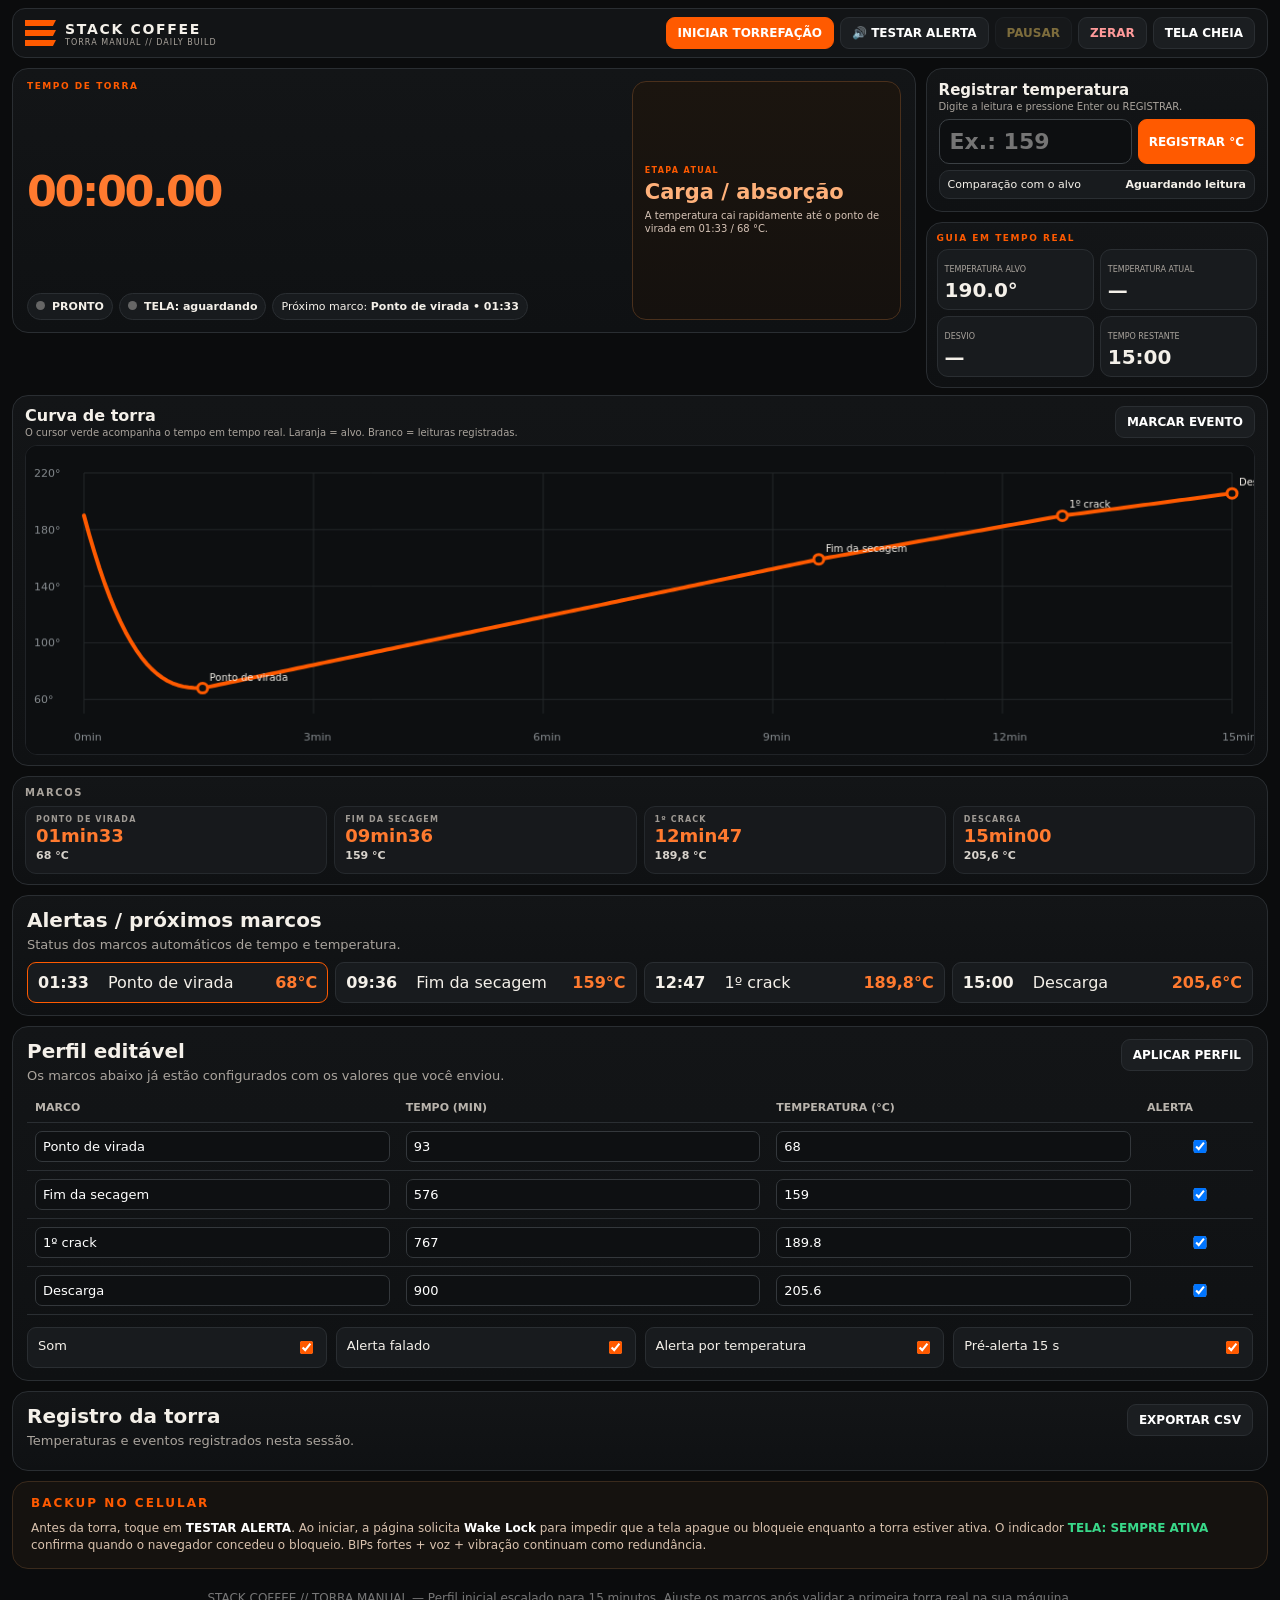
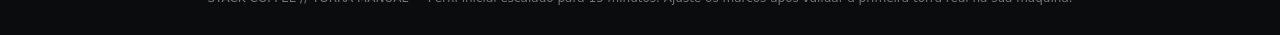
==== commit d006b7f7: "Add files via upload" ====
--- a/index.html
+++ b/index.html
@@ -55,18 +55,18 @@
 .kicker{color:var(--orange);font-weight:900;font-size:12px;letter-spacing:.17em;text-transform:uppercase}
 .timer{
   font-variant-numeric:tabular-nums;
-  font-size:clamp(68px,9.2vw,150px);
+  font-size:96px;
   line-height:.82;
   color:var(--orange2);
   font-weight:900;
-  letter-spacing:-.06em;
+  letter-spacing:-.055em;
   margin:0;
   flex:1;
   display:flex;
   align-items:center;
   white-space:nowrap;
   max-width:100%;
-  overflow:hidden
+  overflow:visible
 }
 .status{display:flex;gap:9px;flex-wrap:wrap}.pill{padding:8px 10px;border-radius:999px;background:#181b1e;border:1px solid var(--line);font-size:13px}.dot{display:inline-block;width:9px;height:9px;border-radius:50%;background:#666;margin-right:7px}.running{background:var(--green)}.paused{background:var(--yellow)}
 .side{padding:14px}.metrics{display:grid;grid-template-columns:1fr 1fr;gap:8px;margin-top:8px}.metric{padding:10px;background:#181b1e;border:1px solid var(--line);border-radius:11px}.metric span{font-size:9px;color:var(--muted);text-transform:uppercase}.metric b{display:block;font-size:24px;margin-top:3px}
@@ -132,7 +132,6 @@
 @media (min-width:951px) and (max-height:780px){
   .timer-card{min-height:225px;max-height:235px}
   .timer-layout{grid-template-columns:minmax(0,1.7fr) minmax(240px,.62fr)}
-  .timer{font-size:clamp(72px,8.1vw,126px)}
   .timer-phase .phase b{font-size:18px}
   .timer-phase .phase p{font-size:9px}
   .chart-wide canvas{height:285px}
@@ -148,9 +147,6 @@
     grid-template-columns:minmax(0,1fr) minmax(220px,280px);
     gap:10px
   }
-  .timer{
-    font-size:clamp(62px,8vw,118px)
-  }
   .timer-phase .phase{
     padding:12px
   }
@@ -159,9 +155,6 @@
 @media (max-width: 1100px){
   .timer-layout{
     grid-template-columns:minmax(0,1fr) 240px
-  }
-  .timer{
-    font-size:clamp(58px,7.5vw,98px)
   }
   .status{
     gap:6px
@@ -214,12 +207,29 @@
 @media (min-width:901px) and (max-height:820px){
   .timer-card{min-height:250px;max-height:270px;padding:12px 14px}
   .timer-layout{grid-template-columns:minmax(0,1fr) minmax(220px,270px);gap:10px}
-  .timer{font-size:clamp(58px,7.2vw,108px)}
   .timer-phase .phase{padding:10px}
   .timer-phase .phase b{font-size:18px}
   .timer-phase .phase p{font-size:10px;line-height:1.3}
   .chart-wide{margin-top:7px}
   .chart-wide canvas{height:300px}
+}
+
+
+/* ===== V11: cronômetro dimensionado pela largura REAL da coluna ===== */
+.timer-main{min-width:0;overflow:hidden}
+.timer{width:100%;min-width:0;transform-origin:left center}
+.timer-phase{position:relative;z-index:2}
+.timer-phase .phase{height:100%}
+
+@media (min-width:901px){
+  .timer-layout{
+    grid-template-columns:minmax(0,1fr) clamp(240px,21vw,310px);
+  }
+}
+@media (max-width:900px){
+  .timer-layout{grid-template-columns:1fr}
+  .timer-phase{order:2}
+  .timer-main{order:1}
 }
 
 </style>
@@ -451,7 +461,7 @@
 function reset(){cancelAnimationFrame(raf);releaseWake();state="idle";elapsed=0;actual=[];marks=[];logs=[];fired.clear();preFired.clear();tempFired.clear();E.log.innerHTML="";E.current.textContent="—";E.dev.textContent="—";E.devText.textContent="Aguardando leitura";sync();update();draw()}
 function check(){let s=secNow();profile.forEach((p,i)=>{if(p.alert&&E.pre.checked&&s>=p.sec-15&&s<p.sec&&!preFired.has(i)){preFired.add(i);alertP(p,true)}if(p.alert&&s>=p.sec&&!fired.has(i)){fired.add(i);alertP(p)}});if(s>=total()&&state==="running"){state="finished";cancelAnimationFrame(raf);beep(1500,8,"urgent");vibrate("urgent");speak("Descarga. Finalize a torra e inicie o resfriamento.");log("Descarga atingida","alert");sync();setTimeout(releaseWake,30000)}}
 function loop(n=performance.now()){if(state!=="running")return;elapsed=n-startAt-paused;check();update();draw();if(state==="running")raf=requestAnimationFrame(loop)}
-function update(){let s=secNow(),tg=target(s),ph=phase(s),next=profile.find(p=>p.sec>s);E.timer.textContent=fmt(elapsed);E.target.textContent=tg.toFixed(1)+"°";E.remaining.textContent=clock(total()-s);E.phase.textContent=ph[0];E.phaseHelp.textContent=ph[1];E.next.textContent=next?`${next.name} • ${clock(next.sec)}`:"—";renderEvents(s)}
+function update(){let s=secNow(),tg=target(s),ph=phase(s),next=profile.find(p=>p.sec>s);E.timer.textContent=fmt(elapsed);fitTimer();E.target.textContent=tg.toFixed(1)+"°";E.remaining.textContent=clock(total()-s);E.phase.textContent=ph[0];E.phaseHelp.textContent=ph[1];E.next.textContent=next?`${next.name} • ${clock(next.sec)}`:"—";renderEvents(s)}
 function registerTemp(){let v=parseFloat(String(E.input.value).replace(",","."));if(!Number.isFinite(v))return;let s=secNow(),tg=target(s),d=v-tg;actual.push({sec:s,temp:v});E.current.textContent=v.toFixed(1)+"°";E.dev.textContent=(d>=0?"+":"")+d.toFixed(1)+"°";let a=Math.abs(d),cls=a<=5?"good":a<=10?"warn":"bad";E.dev.className=cls;E.devText.textContent=a<=5?"Dentro da faixa":d>0?"Acima do alvo":"Abaixo do alvo";E.devText.className=cls;log(`Temperatura: ${v.toFixed(1)} °C (alvo ${tg.toFixed(1)} °C)`);if(E.tempAlert.checked)profile.forEach((p,i)=>{if(tempFired.has(i))return;let prev=actual.length>1?actual.at(-2).temp:null,cross=prev===null?Math.abs(v-p.temp)<=1.2:(prev<p.temp&&v>=p.temp)||(prev>p.temp&&v<=p.temp);if(cross){tempFired.add(i);beep(1200,4,"urgent");vibrate("urgent");speak(`Referência de ${String(p.temp).replace(".",",")} graus. ${p.name}.`);log(`Referência por temperatura: ${p.name} — ${p.temp} °C`,"alert")}});E.input.select();draw()}
 function renderEvents(s=secNow()){E.events.innerHTML="";let ni=profile.findIndex(p=>p.sec>s);profile.slice(1).forEach((p,j)=>{let i=j+1,d=document.createElement("div");d.className="event"+(s>=p.sec?" done":i===ni?" current":"");d.innerHTML=`<time>${clock(p.sec)}</time><div>${p.name}</div><div class="temp">${String(p.temp).replace(".",",")}°C</div>`;E.events.appendChild(d)})}
 function renderRows(){E.rows.innerHTML="";profile.slice(1).forEach((p,j)=>{let i=j+1,tr=document.createElement("tr");tr.innerHTML=`<td><input data-i="${i}" data-k="name" value="${p.name}"></td><td><input data-i="${i}" data-k="sec" type="number" step="1" value="${p.sec}"></td><td><input data-i="${i}" data-k="temp" type="number" step="0.1" value="${p.temp}"></td><td><input data-i="${i}" data-k="alert" type="checkbox" ${p.alert?"checked":""}></td>`;E.rows.appendChild(tr)})}
@@ -494,7 +504,41 @@
     x.fillStyle="#153729";x.fillRect(tx-6*dpr,p.t-22*dpr,tw+12*dpr,18*dpr);x.fillStyle="#7ff0b3";x.fillText(label,tx,p.t-9*dpr);x.restore();
   }
 }
-E.start.onclick=start;E.testAlert.onclick=testAlert;E.pause.onclick=pause;E.reset.onclick=reset;E.tempBtn.onclick=registerTemp;E.input.addEventListener("keydown",e=>{if(e.key==="Enter")registerTemp()});E.apply.onclick=apply;E.export.onclick=exportCSV;E.mark.onclick=()=>{let n=prompt("Nome do evento:");if(n){marks.push({sec:secNow(),n});log("Evento manual: "+n,"alert")}};E.full.onclick=()=>document.fullscreenElement?document.exitFullscreen():document.documentElement.requestFullscreen?.();addEventListener("resize",draw);document.addEventListener("visibilitychange",()=>{
+
+function fitTimer(){
+  const el=E.timer;
+  const host=el.parentElement;
+  if(!el||!host)return;
+
+  // largura realmente disponível dentro da coluna, com pequena folga
+  const available=Math.max(220, host.clientWidth-6);
+
+  // procura binária pelo maior tamanho que caiba sem invadir o card vizinho
+  let lo=44, hi=210, best=44;
+  el.style.fontSize=lo+"px";
+
+  for(let i=0;i<10;i++){
+    const mid=(lo+hi)/2;
+    el.style.fontSize=mid+"px";
+    const needed=el.scrollWidth;
+    if(needed<=available){
+      best=mid;
+      lo=mid;
+    }else{
+      hi=mid;
+    }
+  }
+
+  el.style.fontSize=Math.floor(best)+"px";
+
+  // segurança extra para zoom/fontes diferentes
+  if(el.scrollWidth>available){
+    const ratio=available/el.scrollWidth;
+    el.style.fontSize=Math.max(42,Math.floor(best*ratio))+"px";
+  }
+}
+
+E.start.onclick=start;E.testAlert.onclick=testAlert;E.pause.onclick=pause;E.reset.onclick=reset;E.tempBtn.onclick=registerTemp;E.input.addEventListener("keydown",e=>{if(e.key==="Enter")registerTemp()});E.apply.onclick=apply;E.export.onclick=exportCSV;E.mark.onclick=()=>{let n=prompt("Nome do evento:");if(n){marks.push({sec:secNow(),n});log("Evento manual: "+n,"alert")}};E.full.onclick=()=>document.fullscreenElement?document.exitFullscreen():document.documentElement.requestFullscreen?.();addEventListener("resize",()=>{fitTimer();draw()});document.addEventListener("visibilitychange",()=>{
   if(document.visibilityState==="visible"&&(state==="running"||state==="paused")){
     ensureAudio(); keepAwake();
   }
@@ -502,7 +546,7 @@
 window.addEventListener("focus",()=>{if(state==="running"||state==="paused")keepAwake()});
 window.addEventListener("pageshow",()=>{if(state==="running"||state==="paused")keepAwake()});
 setInterval(()=>{if((state==="running"||state==="paused")&&document.visibilityState==="visible")keepAwake()},30000);
-renderRows();sync();setWakeUI("","TELA: aguardando");update();draw();
+renderRows();sync();setWakeUI("","TELA: aguardando");update();fitTimer();draw();setTimeout(fitTimer,100);
 })();
 </script>
 </body>
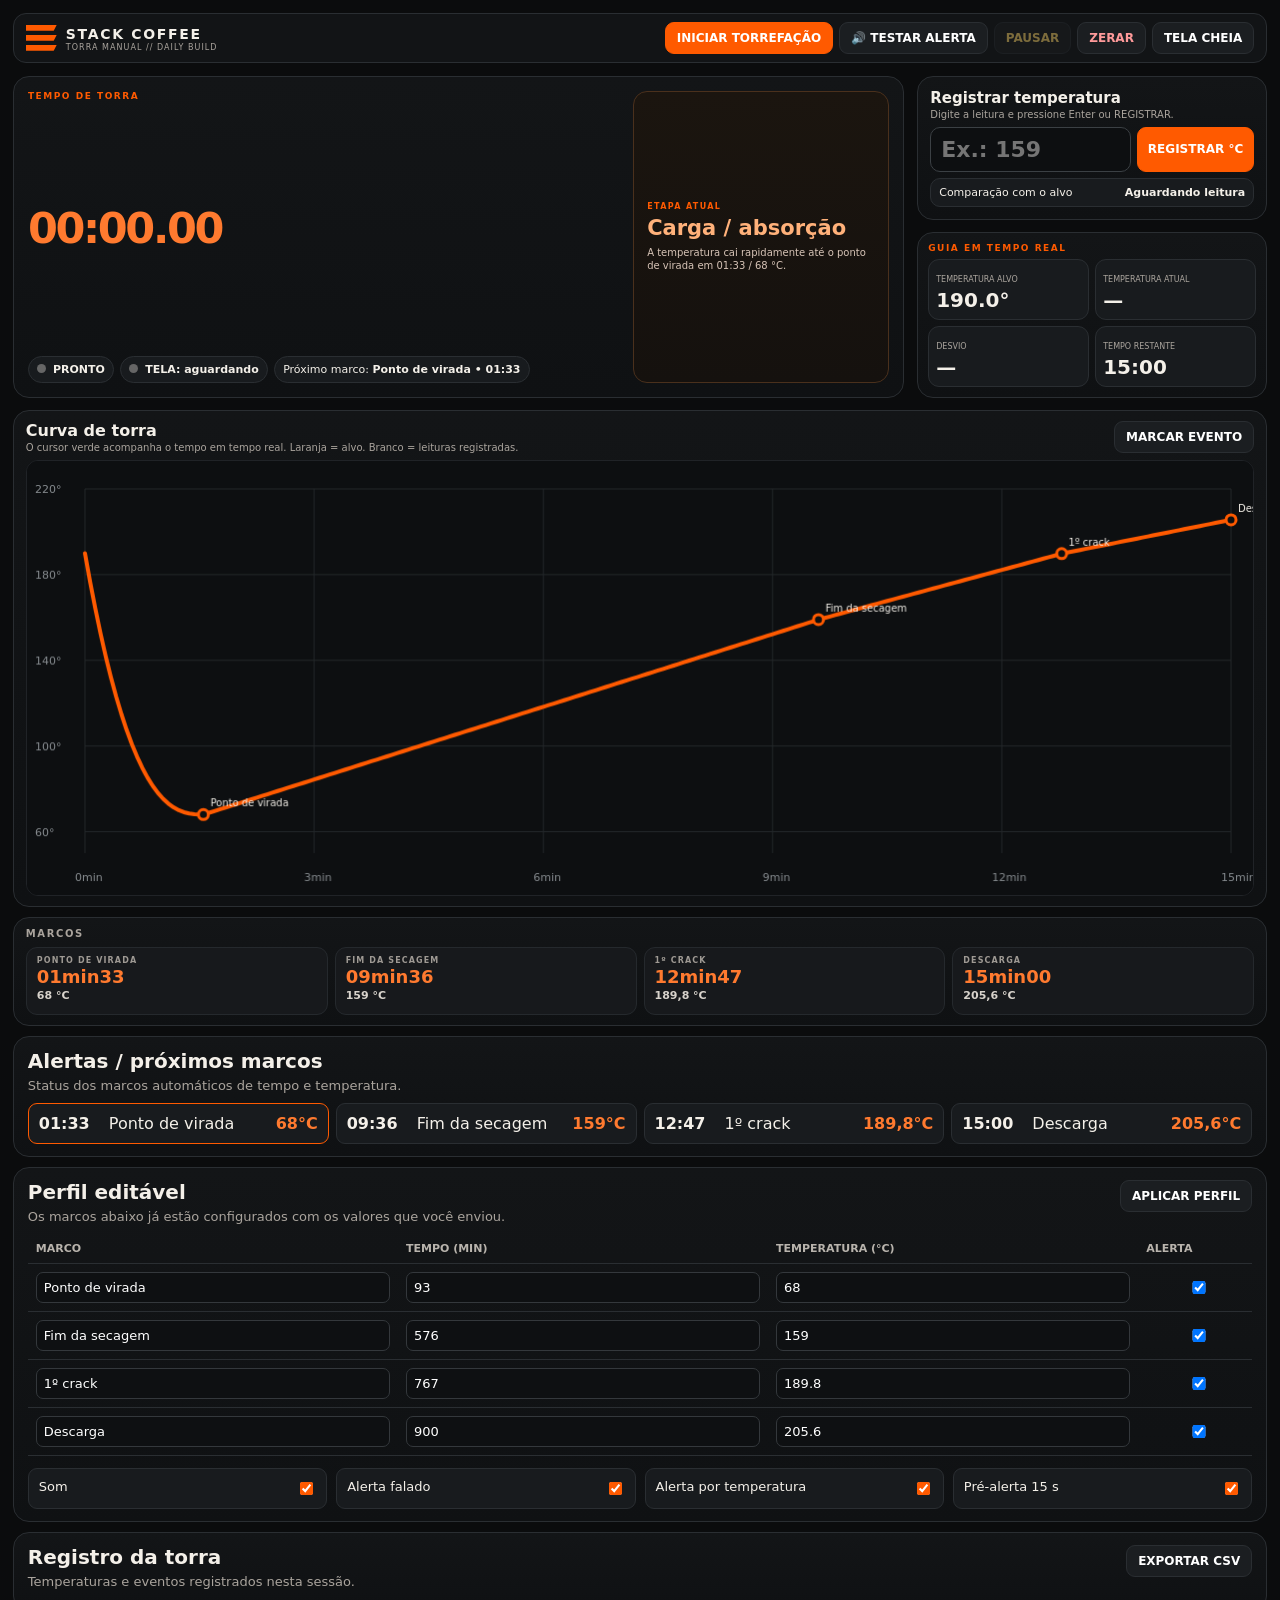
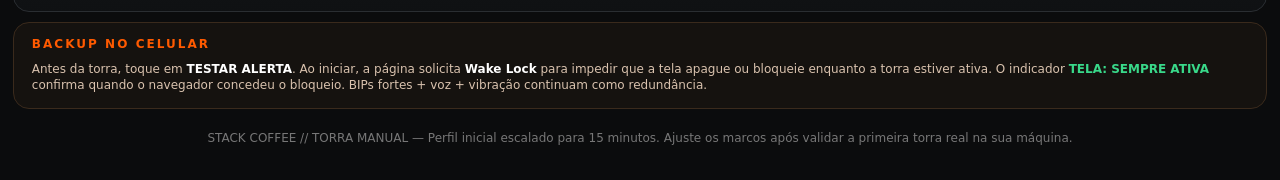
==== commit 96ad0f26: "Add files via upload" ====
--- a/index.html
+++ b/index.html
@@ -230,6 +230,277 @@
   .timer-layout{grid-template-columns:1fr}
   .timer-phase{order:2}
   .timer-main{order:1}
+}
+
+
+/* =========================================================
+   V12 — LAYOUT FLUIDO / SEM BURACOS / RESPONSIVO A ZOOM
+   Estas regras ficam por último para neutralizar limites
+   antigos de altura e manter as colunas perfeitamente alinhadas.
+   ========================================================= */
+
+.app{
+  width:min(100%, 1680px);
+  max-width:1680px;
+  padding:clamp(8px,1vw,16px);
+}
+
+.topbar{
+  width:100%;
+  min-width:0;
+}
+
+.grid{
+  display:grid;
+  grid-template-columns:minmax(0, 1fr) minmax(360px, 28%);
+  gap:clamp(8px,1vw,14px);
+  margin-top:clamp(8px,1vw,14px);
+  align-items:stretch;
+}
+
+.grid > *{
+  min-width:0;
+}
+
+/* O card do relógio sempre acompanha a altura real da coluna direita */
+.timer-card{
+  min-height:0 !important;
+  max-height:none !important;
+  height:100% !important;
+  padding:clamp(12px,1.1vw,18px);
+  overflow:hidden;
+}
+
+.timer-layout{
+  height:100% !important;
+  min-height:0;
+  grid-template-columns:minmax(0, 1fr) clamp(230px, 20vw, 320px) !important;
+  gap:clamp(8px,.9vw,14px) !important;
+}
+
+.timer-main{
+  min-width:0;
+  min-height:0;
+  height:100%;
+  display:flex;
+  flex-direction:column;
+  justify-content:space-between;
+  overflow:hidden;
+}
+
+.timer{
+  min-width:0;
+  width:100%;
+  min-height:0;
+  max-width:100%;
+  flex:1 1 auto;
+  overflow:visible;
+}
+
+.status{
+  flex:0 0 auto;
+  gap:clamp(5px,.5vw,9px);
+}
+
+.pill{
+  white-space:nowrap;
+  max-width:100%;
+}
+
+.timer-phase{
+  min-width:0;
+  height:100%;
+  align-self:stretch;
+}
+
+.timer-phase .phase{
+  height:100% !important;
+  min-height:0 !important;
+  padding:clamp(12px,1vw,18px);
+}
+
+/* A coluna de controles passa a ser uma unidade com a mesma altura do timer */
+.control-stack{
+  display:grid;
+  grid-template-rows:auto minmax(0,1fr);
+  gap:clamp(8px,1vw,14px);
+  height:100%;
+  min-height:0;
+}
+
+.control-stack > .card{
+  min-width:0;
+}
+
+.control-stack .side{
+  height:100%;
+  min-height:0;
+  display:flex;
+  flex-direction:column;
+}
+
+.control-stack .side .metrics{
+  flex:1;
+}
+
+/* Gráfico cola no bloco superior sem folga artificial */
+.chart-wide{
+  margin-top:clamp(8px,1vw,12px) !important;
+  width:100%;
+}
+
+.chart-wide canvas{
+  width:100%;
+  height:clamp(300px, 34vw, 500px);
+}
+
+/* Desktop / notebook */
+@media (min-width: 1101px){
+  .grid{
+    grid-template-columns:minmax(0, 1fr) minmax(350px, 27%);
+  }
+}
+
+/* Zoom maior ou notebook mais estreito: coluna direita encolhe antes de quebrar */
+@media (max-width: 1100px){
+  .grid{
+    grid-template-columns:minmax(0, 1fr) minmax(310px, 34%);
+  }
+  .timer-layout{
+    grid-template-columns:minmax(0,1fr) minmax(210px,260px) !important;
+  }
+  .pill{
+    font-size:10px;
+    padding:6px 8px;
+  }
+}
+
+/* Tablet / zoom elevado: empilha os dois grandes blocos sem sobreposição */
+@media (max-width: 820px){
+  .topbar{
+    position:static;
+    flex-wrap:wrap;
+  }
+  .actions{
+    width:100%;
+    justify-content:flex-start;
+  }
+  .grid{
+    grid-template-columns:1fr;
+  }
+  .timer-card{
+    height:auto !important;
+  }
+  .timer-layout{
+    grid-template-columns:1fr !important;
+    height:auto !important;
+  }
+  .timer-main{
+    min-height:230px;
+  }
+  .timer-phase{
+    height:auto;
+  }
+  .timer-phase .phase{
+    min-height:110px !important;
+  }
+  .control-stack{
+    height:auto;
+    grid-template-rows:auto auto;
+  }
+  .chart-wide canvas{
+    height:clamp(280px,55vw,420px);
+  }
+}
+
+/* Celular */
+@media (max-width: 560px){
+  .app{
+    padding:6px;
+  }
+  .topbar{
+    border-radius:12px;
+    padding:10px;
+  }
+  .brand strong{
+    font-size:14px;
+  }
+  .actions{
+    display:grid;
+    grid-template-columns:1fr 1fr;
+  }
+  .actions .btn{
+    width:100%;
+    min-height:44px;
+  }
+  .timer-main{
+    min-height:205px;
+  }
+  .timer{
+    min-height:120px;
+  }
+  .status{
+    display:grid;
+    grid-template-columns:1fr;
+    width:100%;
+  }
+  .pill{
+    width:100%;
+    white-space:normal;
+  }
+  .temp-entry{
+    grid-template-columns:1fr;
+  }
+  .temp-entry .btn{
+    min-height:48px;
+  }
+  .metrics{
+    grid-template-columns:1fr 1fr;
+  }
+  .chart-wide{
+    padding:10px;
+  }
+  .chart-wide .head{
+    flex-direction:column;
+  }
+  .chart-wide .head .btn{
+    width:100%;
+  }
+  .chart-wide canvas{
+    height:310px;
+  }
+}
+
+/* Telas baixas: compacta conteúdo, mas NUNCA cria max-height no timer */
+@media (min-width:821px) and (max-height:820px){
+  .topbar{
+    position:static;
+    padding:8px 12px;
+  }
+  .grid{
+    margin-top:8px;
+    gap:8px;
+  }
+  .timer-card{
+    min-height:0 !important;
+    max-height:none !important;
+    height:100% !important;
+    padding:10px 12px;
+  }
+  .timer-phase .phase{
+    padding:10px;
+  }
+  .temp-card,
+  .side{
+    padding:9px 10px;
+  }
+  .chart-wide{
+    margin-top:8px !important;
+    padding:10px 12px;
+  }
+  .chart-wide canvas{
+    height:clamp(270px,34vh,340px);
+  }
 }
 
 </style>
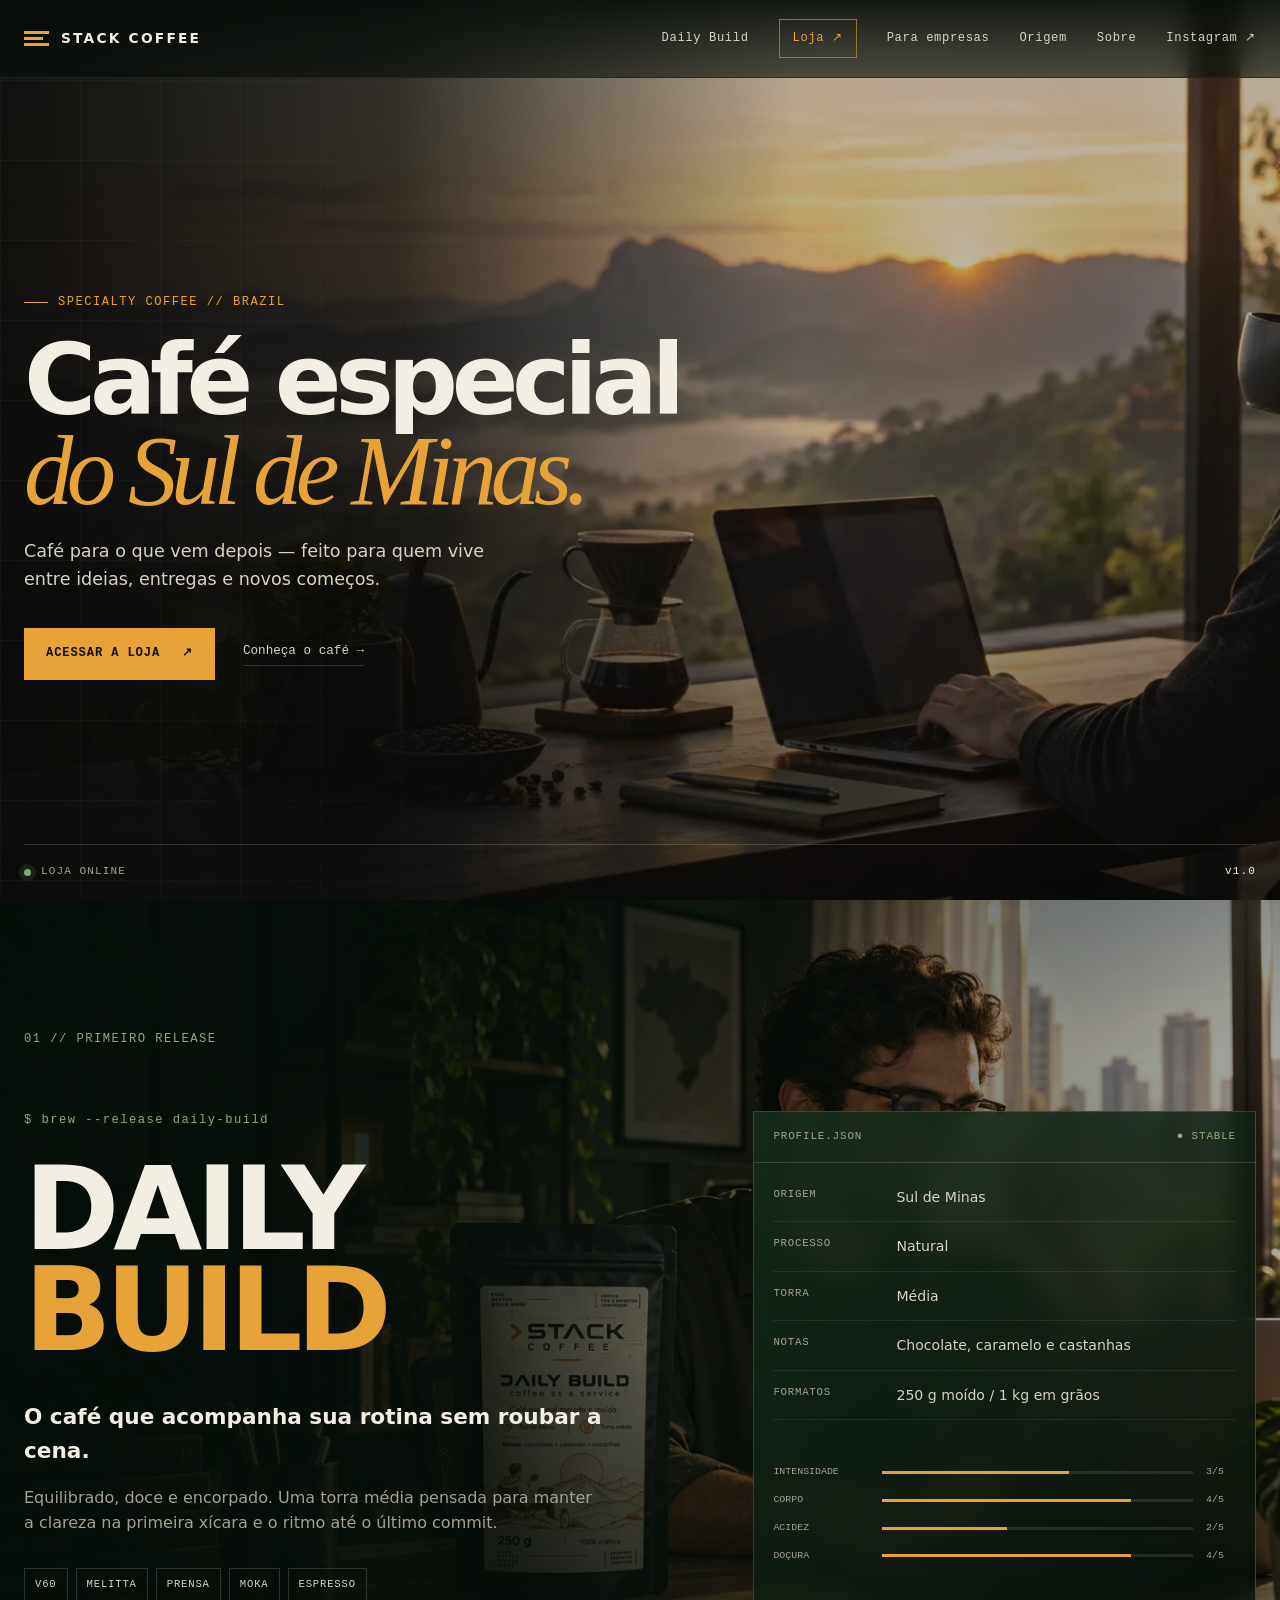
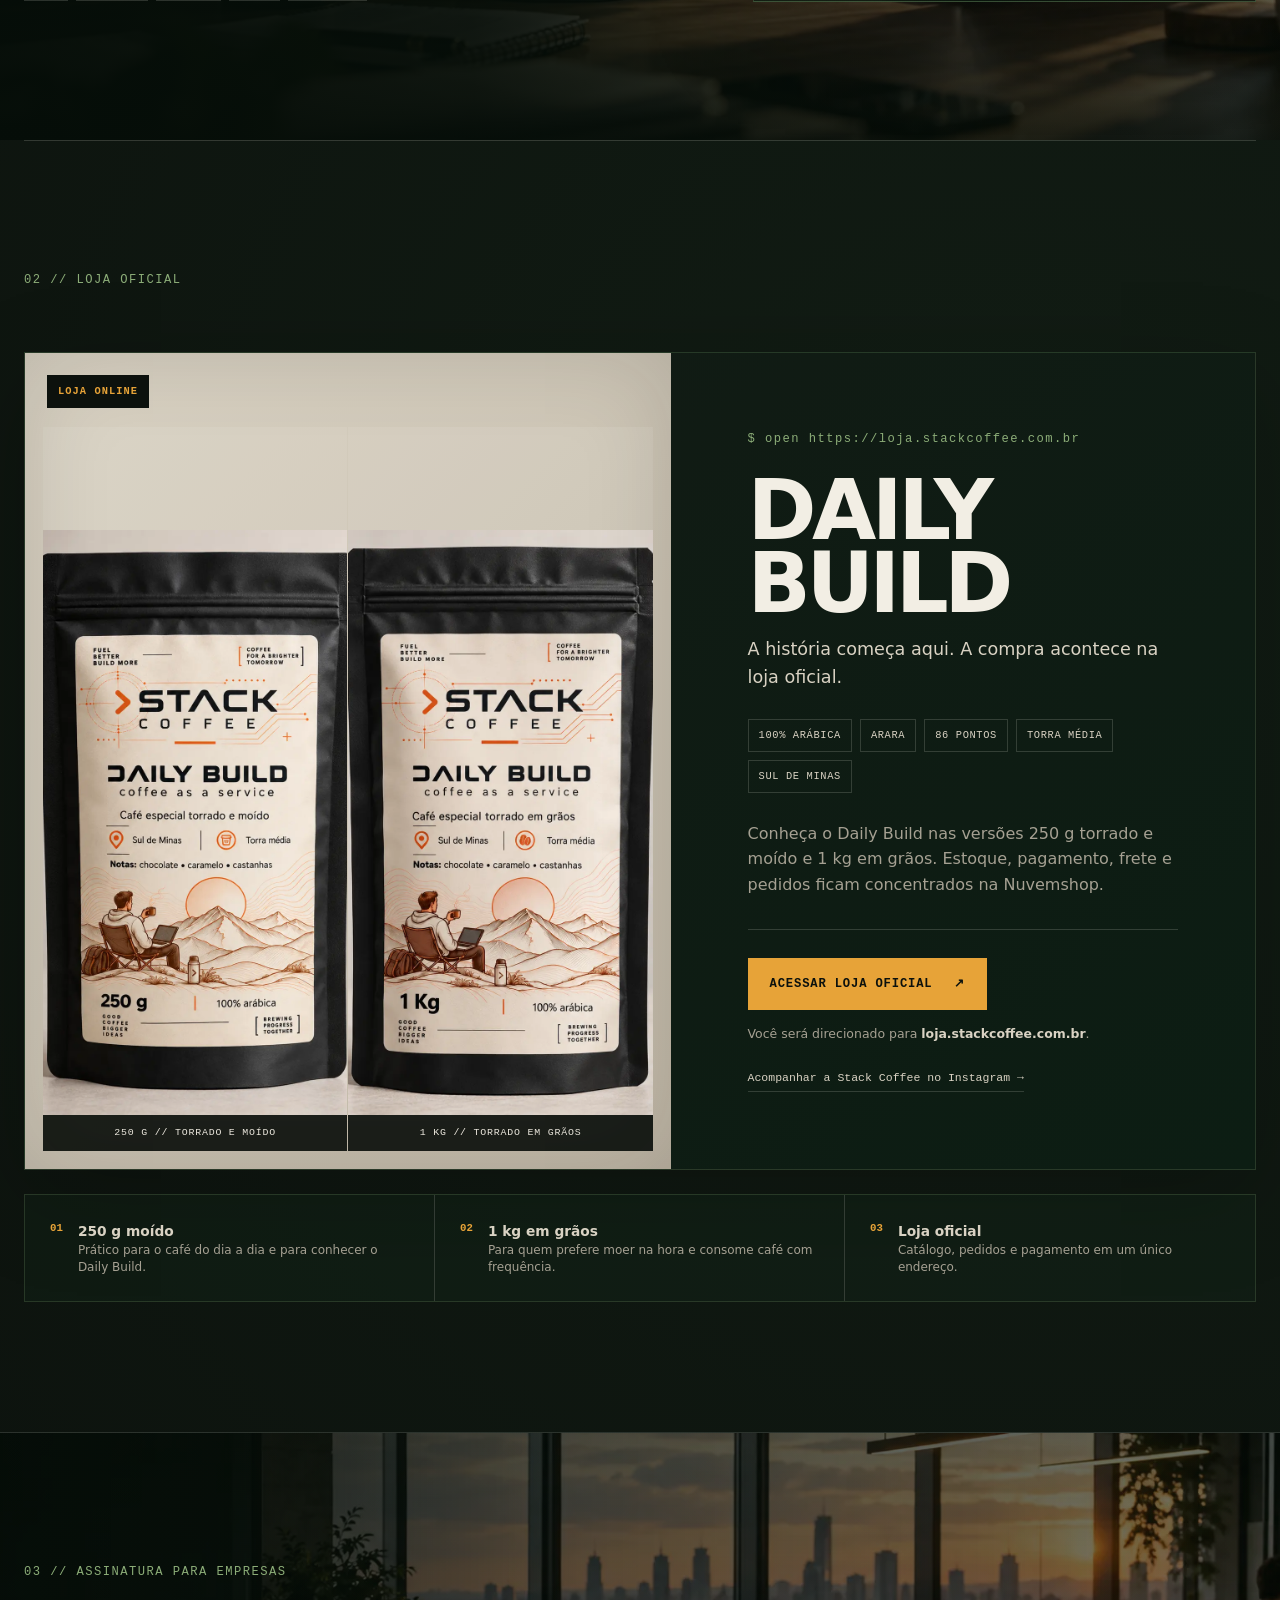
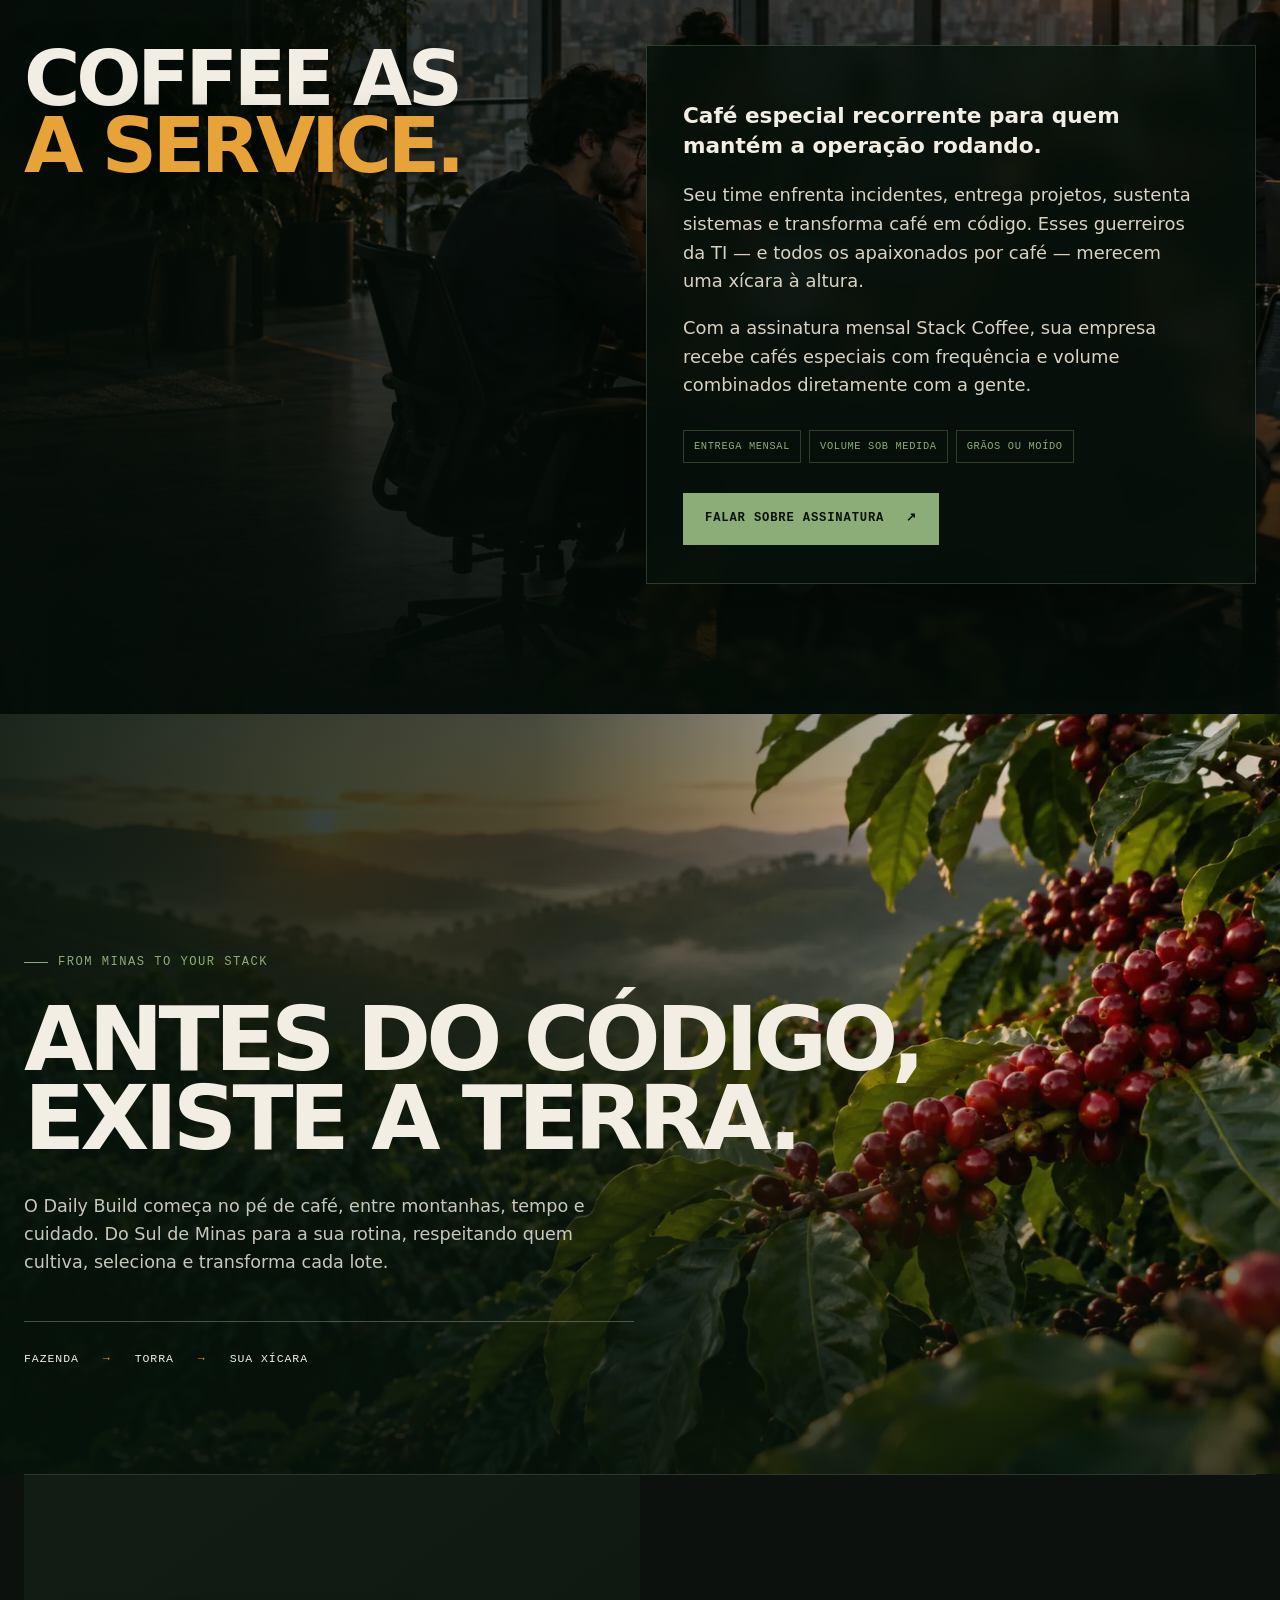
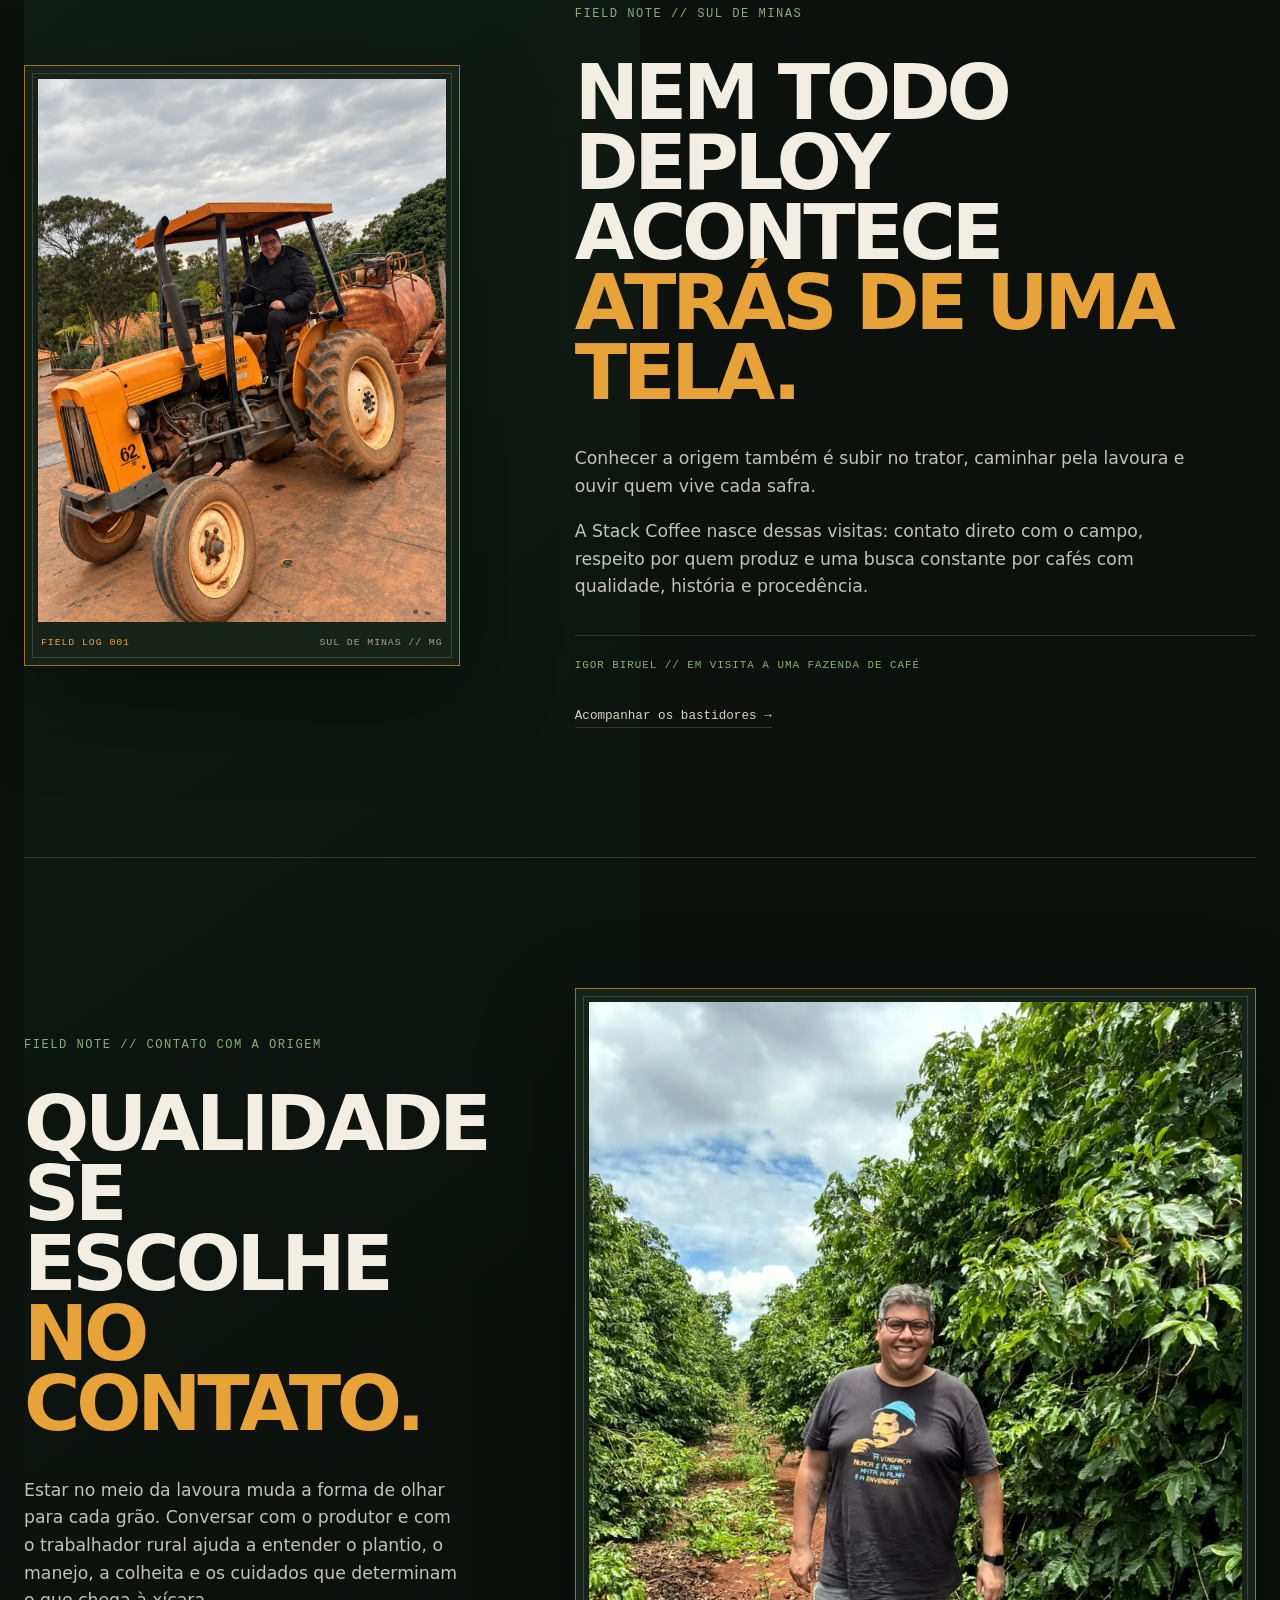
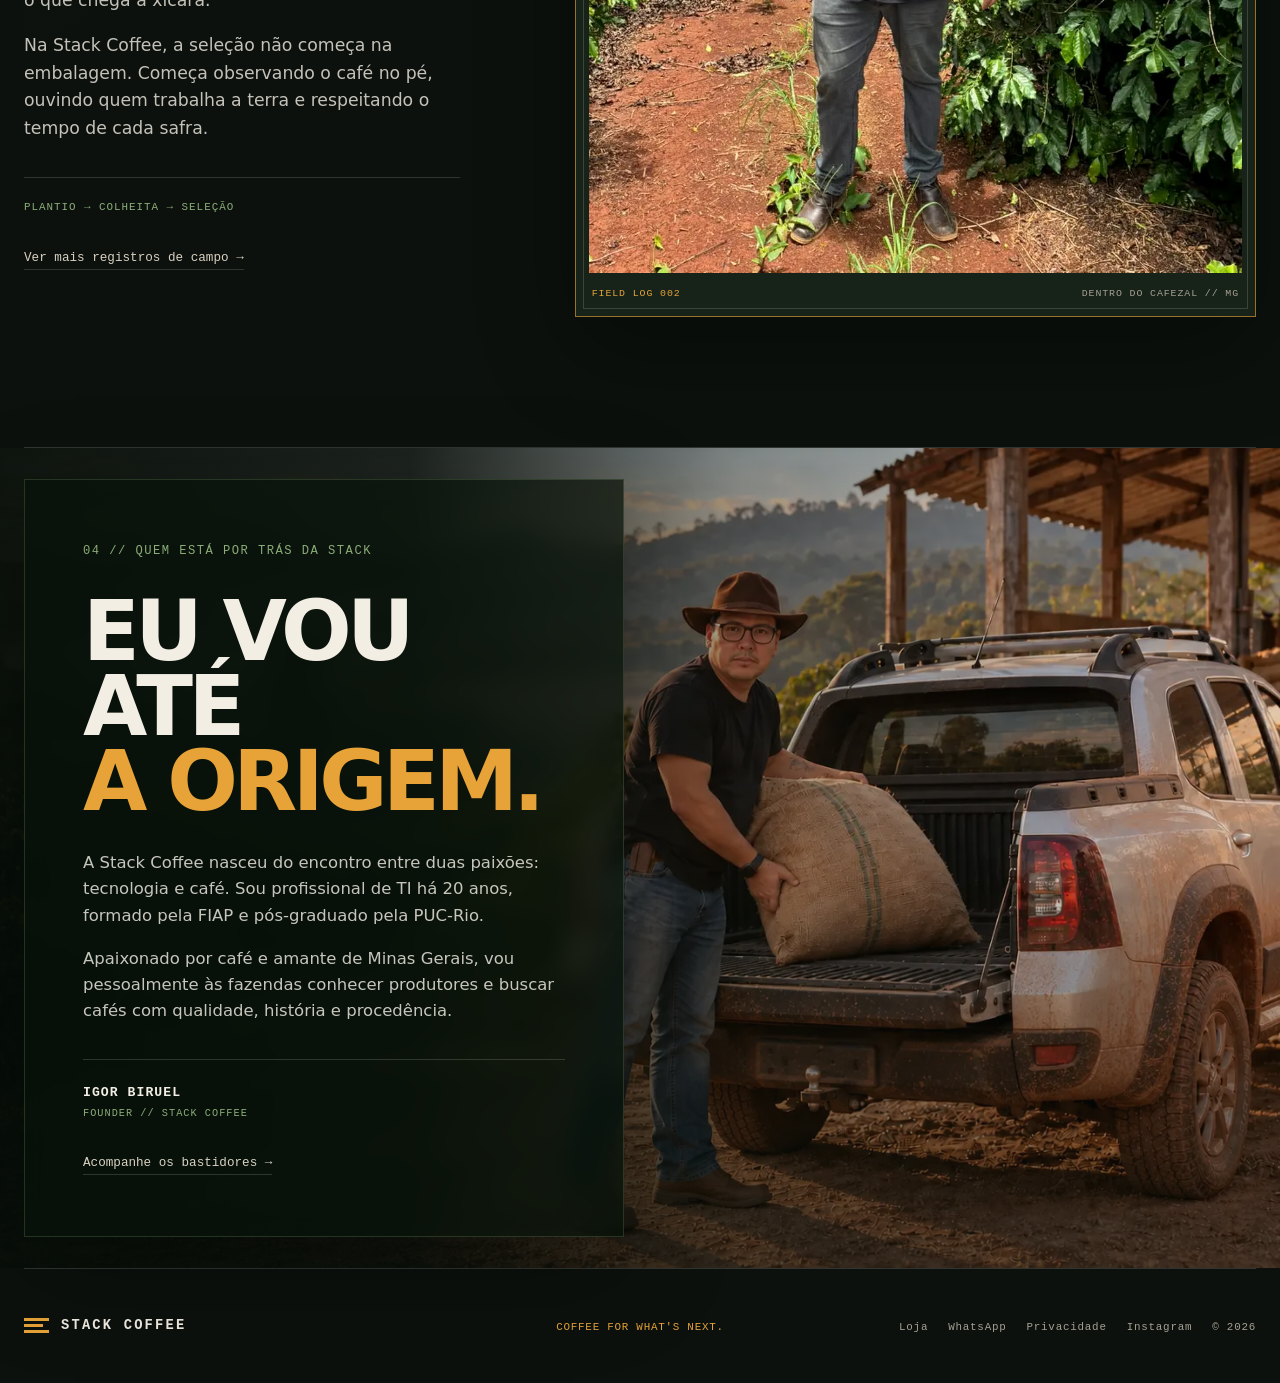
==== commit 1a0d6b4c: "Add files via upload" ====
--- a/index.html
+++ b/index.html
@@ -1,824 +1,334 @@
 <!doctype html>
 <html lang="pt-BR">
-<head>
-<meta charset="utf-8">
-<meta name="viewport" content="width=device-width,initial-scale=1,viewport-fit=cover">
-<meta name="theme-color" content="#0c0d0e">
-<title>Stack Coffee — Torra Manual</title>
-<style>
-:root{
-  --bg:#0b0c0d; --panel:#121416; --panel2:#181b1e; --line:#2a2e32;
-  --text:#f4f0e9; --muted:#aaa49d; --orange:#ff5a00; --orange2:#ff7a2f;
-  --green:#39d98a; --yellow:#ffca3a; --red:#ff4d4f; --cream:#f6eee2;
-}
-*{box-sizing:border-box} body{margin:0;background:var(--bg);color:var(--text);font-family:Inter,system-ui,Arial,sans-serif}
-button,input{font:inherit}.app{max-width:1500px;margin:auto;padding:16px}
-.topbar{display:flex;gap:16px;justify-content:space-between;align-items:center;padding:14px 16px;background:#121416;border:1px solid var(--line);border-radius:16px;position:sticky;top:8px;z-index:10}
-.brand{display:flex;align-items:center;gap:12px}.bars{width:38px;display:grid;gap:5px}.bars i{height:7px;background:var(--orange);clip-path:polygon(0 0,100% 0,90% 100%,0 100%)}
-.brand strong{letter-spacing:.12em}.brand small{display:block;color:var(--muted);font-size:10px;letter-spacing:.13em}
-.actions{display:flex;gap:8px;flex-wrap:wrap}.btn{border:1px solid var(--line);border-radius:9px;background:#1b1e21;color:#fff;padding:10px 13px;font-weight:800;cursor:pointer}.btn.primary{background:var(--orange);border-color:var(--orange)}.btn.pause{color:#ffd86a}.btn.danger{color:#ff9a9a}.btn:disabled{opacity:.45;cursor:not-allowed}
-
-.grid{display:grid;grid-template-columns:minmax(0,1.8fr) minmax(350px,.8fr);gap:16px;margin-top:16px}.card{background:linear-gradient(180deg,#131517,#0f1113);border:1px solid var(--line);border-radius:16px}
-.control-stack{display:grid;grid-template-rows:auto 1fr;gap:16px;min-width:0}
-.timer-card{padding:16px;min-height:340px}
-.timer-layout{
-  display:grid;
-  grid-template-columns:minmax(0,1fr) minmax(250px,320px);
-  gap:14px;
-  height:100%;
-  align-items:stretch
-}
-.timer-main{
-  min-width:0;
-  display:flex;
-  flex-direction:column;
-  overflow:hidden
-}
-.timer-phase{
-  min-width:0;
-  display:flex;
-  align-items:stretch
-}
-.timer-phase .phase{
-  margin:0;
-  width:100%;
-  display:flex;
-  flex-direction:column;
-  justify-content:center;
-  padding:16px;
-  border-radius:14px;
-  background:linear-gradient(180deg,#1b150f,#15110e);
-  border:1px solid #4a301c
-}
-.timer-phase .phase b{font-size:clamp(20px,2vw,28px);line-height:1.08;margin-top:6px;color:#ffb17a}
-.timer-phase .phase p{font-size:clamp(11px,1vw,14px);line-height:1.4;margin-top:9px;color:#d7c4b7}
-.kicker{color:var(--orange);font-weight:900;font-size:12px;letter-spacing:.17em;text-transform:uppercase}
-.timer{
-  font-variant-numeric:tabular-nums;
-  font-size:96px;
-  line-height:.82;
-  color:var(--orange2);
-  font-weight:900;
-  letter-spacing:-.055em;
-  margin:0;
-  flex:1;
-  display:flex;
-  align-items:center;
-  white-space:nowrap;
-  max-width:100%;
-  overflow:visible
-}
-.status{display:flex;gap:9px;flex-wrap:wrap}.pill{padding:8px 10px;border-radius:999px;background:#181b1e;border:1px solid var(--line);font-size:13px}.dot{display:inline-block;width:9px;height:9px;border-radius:50%;background:#666;margin-right:7px}.running{background:var(--green)}.paused{background:var(--yellow)}
-.side{padding:14px}.metrics{display:grid;grid-template-columns:1fr 1fr;gap:8px;margin-top:8px}.metric{padding:10px;background:#181b1e;border:1px solid var(--line);border-radius:11px}.metric span{font-size:9px;color:var(--muted);text-transform:uppercase}.metric b{display:block;font-size:24px;margin-top:3px}
-.phase{margin-top:10px;padding:14px;border-radius:12px;background:#1b150f;border:1px solid #4a301c}.phase b{font-size:21px;color:#ffb17a}.phase p{font-size:13px;color:#d7c4b7;margin:5px 0 0}
-
-.milestones{margin-top:16px;background:linear-gradient(180deg,#131517,#0f1113);color:var(--text);border:1px solid var(--line);border-radius:16px;padding:16px 18px}
-.milestones h2{font-family:inherit;font-size:13px;margin:0 0 14px;color:var(--muted);font-weight:900;letter-spacing:.16em;text-transform:uppercase}
-.milestone-grid{display:grid;grid-template-columns:repeat(4,1fr);gap:10px}
-.milestone{padding:12px 14px;background:#17191c;border:1px solid #25292d;border-radius:11px;min-height:92px}
-.milestone .label{font-size:10px;font-weight:900;letter-spacing:.14em;color:#9f9a94;text-transform:uppercase}
-.milestone .time{font-family:inherit;font-size:24px;font-weight:900;color:var(--orange2);line-height:1.05;margin-top:6px;font-variant-numeric:tabular-nums}
-.milestone .temp{font-size:14px;margin-top:5px;color:#d8d3cc;font-weight:700}
-
-.chart-card,.temp-card,.events-card,.profile-card,.log-card{padding:18px}.head{display:flex;justify-content:space-between;gap:12px;align-items:flex-start}.head h2{margin:0;font-size:20px}.head p{margin:5px 0 0;color:var(--muted);font-size:13px}
-.chart-wide{margin-top:10px}.chart-wide canvas{display:block;width:100%;height:500px;background:#0d0f11;border:1px solid #202327;border-radius:12px;margin-top:12px}
-.events-card{margin-top:16px}.events-card .events{grid-template-columns:repeat(4,1fr)}
-.temp-card{padding:16px}.temp-card .head h2{font-size:18px}.temp-card .head p{font-size:12px}.temp-entry{margin-top:10px}
-.temp-entry{display:grid;grid-template-columns:1fr auto;gap:8px;margin-top:12px}.temp-entry input{min-width:0;background:#0d0f11;color:#fff;border:1px solid #3b4044;border-radius:10px;padding:13px;font-size:27px;font-weight:900}
-.compare{display:flex;justify-content:space-between;gap:8px;margin-top:10px;padding:11px;border-radius:10px;background:#181b1e;border:1px solid var(--line);font-size:13px}
-.good{color:var(--green)}.warn{color:var(--yellow)}.bad{color:var(--red)}.events{display:grid;gap:7px;margin-top:10px}.event{display:grid;grid-template-columns:62px 1fr auto;gap:8px;padding:10px;background:#181b1e;border:1px solid var(--line);border-radius:9px}.event.current{border-color:var(--orange)}.event.done{opacity:.55}.event time,.event .temp{font-weight:800}.event .temp{color:var(--orange2)}
-.section{margin-top:16px}.profile-table{width:100%;border-collapse:collapse;margin-top:10px;font-size:13px}.profile-table th,.profile-table td{border-bottom:1px solid var(--line);padding:8px}.profile-table th{text-align:left;color:#b9b4ad;font-size:11px;text-transform:uppercase}.profile-table input{width:100%;background:#0e1012;border:1px solid #34383c;color:#fff;border-radius:7px;padding:7px}
-.toggles{display:grid;grid-template-columns:repeat(4,1fr);gap:9px;margin-top:12px}.toggle{display:flex;justify-content:space-between;gap:10px;background:#181b1e;padding:10px;border-radius:9px;border:1px solid var(--line);font-size:13px}.toggle input{accent-color:var(--orange)}
-.log{display:grid;gap:6px;max-height:240px;overflow:auto;margin-top:10px}.log-entry{font-size:12px;padding:7px 9px;border-left:3px solid var(--line);background:#151719}.log-entry.alert{border-left-color:var(--orange);color:#fff}
-.note{color:var(--muted);font-size:12px;line-height:1.4;margin-top:10px}.footer{text-align:center;color:#777;padding:22px;font-size:12px}
-
-/* MODO OPERACIONAL COMPACTO — notebook / telas baixas */
-@media (min-width:951px) and (max-height:900px){
-  .app{max-width:1600px;padding:8px 12px}
-  .topbar{padding:8px 12px;border-radius:13px;top:4px}
-  .brand{gap:9px}.bars{width:31px;gap:4px}.bars i{height:6px}
-  .brand strong{font-size:14px}.brand small{font-size:8px}
-  .actions{gap:6px}.btn{padding:8px 11px;font-size:12px}
-
-  .grid{grid-template-columns:minmax(0,1.9fr) minmax(330px,.72fr);gap:10px;margin-top:10px}
-  .control-stack{gap:10px}
-  .timer-card{padding:12px 14px;min-height:255px;max-height:265px}
-  .timer-layout{grid-template-columns:minmax(0,1.62fr) minmax(260px,.68fr);gap:10px}
-  .timer-card .kicker{font-size:9px}
-  .timer{font-size:clamp(78px,8.8vw,142px);line-height:.82;align-items:center}
-  .timer-phase .phase{padding:12px}
-  .timer-phase .phase .kicker{font-size:8px}
-  .timer-phase .phase b{font-size:21px}
-  .timer-phase .phase p{font-size:10px;line-height:1.3;margin-top:6px}
-  .status{gap:6px}.pill{padding:6px 8px;font-size:11px}
-
-  .temp-card{padding:12px}.temp-card .head h2{font-size:15px}.temp-card .head p{font-size:10px;margin-top:2px}
-  .temp-entry{margin-top:7px;gap:6px}.temp-entry input{padding:9px 10px;font-size:22px}.temp-entry .btn{padding:8px 10px}
-  .compare{margin-top:6px;padding:7px 8px;font-size:11px}
-  .side{padding:10px}.side .kicker{font-size:9px}
-  .metrics{gap:6px;margin-top:6px}.metric{padding:7px}.metric span{font-size:8px}.metric b{font-size:20px;margin-top:2px}
-
-  .chart-wide{margin-top:7px;padding:10px 12px}
-  .chart-wide .head h2{font-size:16px}.chart-wide .head p{font-size:10px;margin-top:2px}
-  .chart-wide canvas{height:310px;margin-top:7px}
-
-  .milestones{margin-top:10px;padding:10px 12px}.milestones h2{margin-bottom:8px;font-size:10px}
-  .milestone-grid{gap:7px}.milestone{padding:8px 10px;min-height:68px}.milestone .label{font-size:8px}.milestone .time{font-size:18px;margin-top:3px}.milestone .temp{font-size:11px;margin-top:3px}
-
-  .events-card,.profile-card,.log-card{padding:12px 14px}.section,.events-card{margin-top:10px}
-}
-
-/* Tela ainda mais baixa, comum em notebooks 1366x768 */
-@media (min-width:951px) and (max-height:780px){
-  .timer-card{min-height:225px;max-height:235px}
-  .timer-layout{grid-template-columns:minmax(0,1.7fr) minmax(240px,.62fr)}
-  .timer-phase .phase b{font-size:18px}
-  .timer-phase .phase p{font-size:9px}
-  .chart-wide canvas{height:285px}
-  .topbar{position:static}
-}
-
-@media(max-width:950px){.grid,.main{grid-template-columns:1fr}.timer-layout{grid-template-columns:1fr}.timer-phase .phase{min-height:120px}.milestone-grid{grid-template-columns:1fr 1fr}.toggles{grid-template-columns:1fr 1fr}}
-@media(max-width:560px){.app{padding:9px}.topbar{position:static;align-items:flex-start}.milestone-grid{grid-template-columns:1fr 1fr;gap:8px}.milestone{padding:10px}.milestone .time{font-size:20px}.milestones h2{font-size:12px;margin-bottom:10px}.toggles{grid-template-columns:1fr}}
-
-/* ===== V10: proteção contra sobreposição ===== */
-@media (max-width: 1280px){
-  .timer-layout{
-    grid-template-columns:minmax(0,1fr) minmax(220px,280px);
-    gap:10px
-  }
-  .timer-phase .phase{
-    padding:12px
-  }
-}
-
-@media (max-width: 1100px){
-  .timer-layout{
-    grid-template-columns:minmax(0,1fr) 240px
-  }
-  .status{
-    gap:6px
-  }
-  .pill{
-    font-size:11px;
-    padding:7px 9px
-  }
-}
-
-@media (max-width: 900px){
-  .timer-card{
-    min-height:auto
-  }
-  .timer-layout{
-    grid-template-columns:1fr;
-    height:auto
-  }
-  .timer-main{
-    min-height:250px
-  }
-  .timer{
-    font-size:clamp(72px,17vw,128px);
-    min-height:150px
-  }
-  .timer-phase .phase{
-    min-height:120px
-  }
-}
-
-@media (max-width: 620px){
-  .timer-main{
-    min-height:220px
-  }
-  .timer{
-    font-size:clamp(56px,16vw,92px);
-    letter-spacing:-.045em
-  }
-  .status{
-    flex-direction:column;
-    align-items:flex-start
-  }
-  .pill{
-    width:100%;
-    justify-content:flex-start
-  }
-}
-
-/* em notebooks baixos, preservar gráfico visível sem esmagar o relógio */
-@media (min-width:901px) and (max-height:820px){
-  .timer-card{min-height:250px;max-height:270px;padding:12px 14px}
-  .timer-layout{grid-template-columns:minmax(0,1fr) minmax(220px,270px);gap:10px}
-  .timer-phase .phase{padding:10px}
-  .timer-phase .phase b{font-size:18px}
-  .timer-phase .phase p{font-size:10px;line-height:1.3}
-  .chart-wide{margin-top:7px}
-  .chart-wide canvas{height:300px}
-}
-
-
-/* ===== V11: cronômetro dimensionado pela largura REAL da coluna ===== */
-.timer-main{min-width:0;overflow:hidden}
-.timer{width:100%;min-width:0;transform-origin:left center}
-.timer-phase{position:relative;z-index:2}
-.timer-phase .phase{height:100%}
-
-@media (min-width:901px){
-  .timer-layout{
-    grid-template-columns:minmax(0,1fr) clamp(240px,21vw,310px);
-  }
-}
-@media (max-width:900px){
-  .timer-layout{grid-template-columns:1fr}
-  .timer-phase{order:2}
-  .timer-main{order:1}
-}
-
-
-/* =========================================================
-   V12 — LAYOUT FLUIDO / SEM BURACOS / RESPONSIVO A ZOOM
-   Estas regras ficam por último para neutralizar limites
-   antigos de altura e manter as colunas perfeitamente alinhadas.
-   ========================================================= */
-
-.app{
-  width:min(100%, 1680px);
-  max-width:1680px;
-  padding:clamp(8px,1vw,16px);
-}
-
-.topbar{
-  width:100%;
-  min-width:0;
-}
-
-.grid{
-  display:grid;
-  grid-template-columns:minmax(0, 1fr) minmax(360px, 28%);
-  gap:clamp(8px,1vw,14px);
-  margin-top:clamp(8px,1vw,14px);
-  align-items:stretch;
-}
-
-.grid > *{
-  min-width:0;
-}
-
-/* O card do relógio sempre acompanha a altura real da coluna direita */
-.timer-card{
-  min-height:0 !important;
-  max-height:none !important;
-  height:100% !important;
-  padding:clamp(12px,1.1vw,18px);
-  overflow:hidden;
-}
-
-.timer-layout{
-  height:100% !important;
-  min-height:0;
-  grid-template-columns:minmax(0, 1fr) clamp(230px, 20vw, 320px) !important;
-  gap:clamp(8px,.9vw,14px) !important;
-}
-
-.timer-main{
-  min-width:0;
-  min-height:0;
-  height:100%;
-  display:flex;
-  flex-direction:column;
-  justify-content:space-between;
-  overflow:hidden;
-}
-
-.timer{
-  min-width:0;
-  width:100%;
-  min-height:0;
-  max-width:100%;
-  flex:1 1 auto;
-  overflow:visible;
-}
-
-.status{
-  flex:0 0 auto;
-  gap:clamp(5px,.5vw,9px);
-}
-
-.pill{
-  white-space:nowrap;
-  max-width:100%;
-}
-
-.timer-phase{
-  min-width:0;
-  height:100%;
-  align-self:stretch;
-}
-
-.timer-phase .phase{
-  height:100% !important;
-  min-height:0 !important;
-  padding:clamp(12px,1vw,18px);
-}
-
-/* A coluna de controles passa a ser uma unidade com a mesma altura do timer */
-.control-stack{
-  display:grid;
-  grid-template-rows:auto minmax(0,1fr);
-  gap:clamp(8px,1vw,14px);
-  height:100%;
-  min-height:0;
-}
-
-.control-stack > .card{
-  min-width:0;
-}
-
-.control-stack .side{
-  height:100%;
-  min-height:0;
-  display:flex;
-  flex-direction:column;
-}
-
-.control-stack .side .metrics{
-  flex:1;
-}
-
-/* Gráfico cola no bloco superior sem folga artificial */
-.chart-wide{
-  margin-top:clamp(8px,1vw,12px) !important;
-  width:100%;
-}
-
-.chart-wide canvas{
-  width:100%;
-  height:clamp(300px, 34vw, 500px);
-}
-
-/* Desktop / notebook */
-@media (min-width: 1101px){
-  .grid{
-    grid-template-columns:minmax(0, 1fr) minmax(350px, 27%);
-  }
-}
-
-/* Zoom maior ou notebook mais estreito: coluna direita encolhe antes de quebrar */
-@media (max-width: 1100px){
-  .grid{
-    grid-template-columns:minmax(0, 1fr) minmax(310px, 34%);
-  }
-  .timer-layout{
-    grid-template-columns:minmax(0,1fr) minmax(210px,260px) !important;
-  }
-  .pill{
-    font-size:10px;
-    padding:6px 8px;
-  }
-}
-
-/* Tablet / zoom elevado: empilha os dois grandes blocos sem sobreposição */
-@media (max-width: 820px){
-  .topbar{
-    position:static;
-    flex-wrap:wrap;
-  }
-  .actions{
-    width:100%;
-    justify-content:flex-start;
-  }
-  .grid{
-    grid-template-columns:1fr;
-  }
-  .timer-card{
-    height:auto !important;
-  }
-  .timer-layout{
-    grid-template-columns:1fr !important;
-    height:auto !important;
-  }
-  .timer-main{
-    min-height:230px;
-  }
-  .timer-phase{
-    height:auto;
-  }
-  .timer-phase .phase{
-    min-height:110px !important;
-  }
-  .control-stack{
-    height:auto;
-    grid-template-rows:auto auto;
-  }
-  .chart-wide canvas{
-    height:clamp(280px,55vw,420px);
-  }
-}
-
-/* Celular */
-@media (max-width: 560px){
-  .app{
-    padding:6px;
-  }
-  .topbar{
-    border-radius:12px;
-    padding:10px;
-  }
-  .brand strong{
-    font-size:14px;
-  }
-  .actions{
-    display:grid;
-    grid-template-columns:1fr 1fr;
-  }
-  .actions .btn{
-    width:100%;
-    min-height:44px;
-  }
-  .timer-main{
-    min-height:205px;
-  }
-  .timer{
-    min-height:120px;
-  }
-  .status{
-    display:grid;
-    grid-template-columns:1fr;
-    width:100%;
-  }
-  .pill{
-    width:100%;
-    white-space:normal;
-  }
-  .temp-entry{
-    grid-template-columns:1fr;
-  }
-  .temp-entry .btn{
-    min-height:48px;
-  }
-  .metrics{
-    grid-template-columns:1fr 1fr;
-  }
-  .chart-wide{
-    padding:10px;
-  }
-  .chart-wide .head{
-    flex-direction:column;
-  }
-  .chart-wide .head .btn{
-    width:100%;
-  }
-  .chart-wide canvas{
-    height:310px;
-  }
-}
-
-/* Telas baixas: compacta conteúdo, mas NUNCA cria max-height no timer */
-@media (min-width:821px) and (max-height:820px){
-  .topbar{
-    position:static;
-    padding:8px 12px;
-  }
-  .grid{
-    margin-top:8px;
-    gap:8px;
-  }
-  .timer-card{
-    min-height:0 !important;
-    max-height:none !important;
-    height:100% !important;
-    padding:10px 12px;
-  }
-  .timer-phase .phase{
-    padding:10px;
-  }
-  .temp-card,
-  .side{
-    padding:9px 10px;
-  }
-  .chart-wide{
-    margin-top:8px !important;
-    padding:10px 12px;
-  }
-  .chart-wide canvas{
-    height:clamp(270px,34vh,340px);
-  }
-}
-
-</style>
-</head>
-<body>
-<div class="app">
-  <header class="topbar">
-    <div class="brand"><div class="bars"><i></i><i></i><i></i></div><div><strong>STACK COFFEE</strong><small>TORRA MANUAL // DAILY BUILD</small></div></div>
-    <div class="actions">
-      <button class="btn primary" id="startBtn">INICIAR TORREFAÇÃO</button>
-      <button class="btn" id="testAlertBtn">🔊 TESTAR ALERTA</button>
-      <button class="btn pause" id="pauseBtn" disabled>PAUSAR</button>
-      <button class="btn danger" id="resetBtn">ZERAR</button>
-      <button class="btn" id="fullscreenBtn">TELA CHEIA</button>
-    </div>
-  </header>
-
-  <section class="grid">
-    <div class="card timer-card">
-      <div class="timer-layout">
-        <div class="timer-main">
-          <div class="kicker">TEMPO DE TORRA</div>
-          <div class="timer" id="timer">00:00.00</div>
-          <div class="status">
-            <span class="pill"><span class="dot" id="statusDot"></span><b id="statusText">PRONTO</b></span>
-            <span class="pill"><span class="dot" id="wakeDot"></span><b id="wakeStatus">TELA: aguardando</b></span>
-            <span class="pill">Próximo marco: <b id="nextAlert">Ponto de virada • 01:33</b></span>
-          </div>
-        </div>
-        <div class="timer-phase">
-          <div class="phase">
-            <div class="kicker">ETAPA ATUAL</div>
-            <b id="phaseName">Carga / absorção</b>
-            <p id="phaseHelp">Inicie o cronômetro no momento da entrada do café.</p>
-          </div>
-        </div>
-      </div>
-    </div>
-
-    <div class="control-stack">
-      <div class="card temp-card">
-        <div class="head"><div><h2>Registrar temperatura</h2><p>Digite a leitura e pressione Enter ou REGISTRAR.</p></div></div>
-        <div class="temp-entry"><input id="tempInput" type="number" step="0.1" min="0" max="300" placeholder="Ex.: 159"><button class="btn primary" id="tempBtn">REGISTRAR °C</button></div>
-        <div class="compare"><span>Comparação com o alvo</span><b id="devText">Aguardando leitura</b></div>
-      </div>
-
-      <div class="card side">
-        <div class="kicker">GUIA EM TEMPO REAL</div>
-        <div class="metrics">
-          <div class="metric"><span>Temperatura alvo</span><b id="targetTemp">190.0°</b></div>
-          <div class="metric"><span>Temperatura atual</span><b id="currentTemp">—</b></div>
-          <div class="metric"><span>Desvio</span><b id="deviation">—</b></div>
-          <div class="metric"><span>Tempo restante</span><b id="timeRemaining">15:00</b></div>
-        </div>
-
-      </div>
-    </div>
-  </section>
-
-  <section class="card chart-card chart-wide">
-    <div class="head"><div><h2>Curva de torra</h2><p>O cursor verde acompanha o tempo em tempo real. Laranja = alvo. Branco = leituras registradas.</p></div><button class="btn" id="markBtn">MARCAR EVENTO</button></div>
-    <canvas id="chart"></canvas>
-  </section>
-
-  <section class="milestones">
-    <h2>Marcos</h2>
-    <div class="milestone-grid">
-      <div class="milestone"><div class="label">Ponto de virada</div><div class="time">01min33</div><div class="temp">68 °C</div></div>
-      <div class="milestone"><div class="label">Fim da secagem</div><div class="time">09min36</div><div class="temp">159 °C</div></div>
-      <div class="milestone"><div class="label">1º crack</div><div class="time">12min47</div><div class="temp">189,8 °C</div></div>
-      <div class="milestone"><div class="label">Descarga</div><div class="time">15min00</div><div class="temp">205,6 °C</div></div>
-    </div>
-  </section>
-
-  <section class="card events-card">
-    <div class="head"><div><h2>Alertas / próximos marcos</h2><p>Status dos marcos automáticos de tempo e temperatura.</p></div></div>
-    <div id="events" class="events"></div>
-  </section>
-
-  <section class="section card profile-card">
-    <div class="head"><div><h2>Perfil editável</h2><p>Os marcos abaixo já estão configurados com os valores que você enviou.</p></div><button class="btn" id="applyProfileBtn">APLICAR PERFIL</button></div>
-    <table class="profile-table"><thead><tr><th>Marco</th><th>Tempo (min)</th><th>Temperatura (°C)</th><th>Alerta</th></tr></thead><tbody id="profileRows"></tbody></table>
-    <div class="toggles">
-      <label class="toggle">Som <input id="soundToggle" type="checkbox" checked></label>
-      <label class="toggle">Alerta falado <input id="speechToggle" type="checkbox" checked></label>
-      <label class="toggle">Alerta por temperatura <input id="tempAlertToggle" type="checkbox" checked></label>
-      <label class="toggle">Pré-alerta 15 s <input id="preAlertToggle" type="checkbox" checked></label>
-    </div>
-  </section>
-
-  <section class="section card log-card">
-    <div class="head"><div><h2>Registro da torra</h2><p>Temperaturas e eventos registrados nesta sessão.</p></div><button class="btn" id="exportBtn">EXPORTAR CSV</button></div>
-    <div id="log" class="log"></div>
-  </section>
-
-  <div class="section card" style="padding:14px 18px;border-color:#3a2a1c;background:#15120f">
-    <div class="kicker">BACKUP NO CELULAR</div>
-    <div class="note" style="color:#d9c2ae">Antes da torra, toque em <b style="color:#fff">TESTAR ALERTA</b>. Ao iniciar, a página solicita <b style="color:#fff">Wake Lock</b> para impedir que a tela apague ou bloqueie enquanto a torra estiver ativa. O indicador <b style="color:#39d98a">TELA: SEMPRE ATIVA</b> confirma quando o navegador concedeu o bloqueio. BIPs fortes + voz + vibração continuam como redundância.</div>
-  </div>
-
-  <div class="footer">STACK COFFEE // TORRA MANUAL — Perfil inicial escalado para 15 minutos. Ajuste os marcos após validar a primeira torra real na sua máquina.</div>
-</div>
-
-<script>
-(()=>{
-const base=[
-{name:"Carga",sec:0,temp:190,alert:false,help:"Entrada do café no tambor."},
-{name:"Ponto de virada",sec:93,temp:68,alert:true,help:"Temperatura mínima antes da retomada da subida."},
-{name:"Fim da secagem",sec:576,temp:159,alert:true,help:"Fim da fase de secagem."},
-{name:"1º crack",sec:767,temp:189.8,alert:true,help:"Início do primeiro crack."},
-{name:"Descarga",sec:900,temp:205.6,alert:true,help:"Momento de descarregar e resfriar."}
-];
-let profile=structuredClone(base),state="idle",startAt=0,pauseAt=0,paused=0,elapsed=0,raf=null,actual=[],logs=[],fired=new Set(),preFired=new Set(),tempFired=new Set(),marks=[];
-const $=q=>document.querySelector(q),E={start:$("#startBtn"),testAlert:$("#testAlertBtn"),pause:$("#pauseBtn"),reset:$("#resetBtn"),full:$("#fullscreenBtn"),timer:$("#timer"),dot:$("#statusDot"),status:$("#statusText"),wakeDot:$("#wakeDot"),wakeStatus:$("#wakeStatus"),next:$("#nextAlert"),target:$("#targetTemp"),current:$("#currentTemp"),dev:$("#deviation"),remaining:$("#timeRemaining"),phase:$("#phaseName"),phaseHelp:$("#phaseHelp"),chart:$("#chart"),input:$("#tempInput"),tempBtn:$("#tempBtn"),devText:$("#devText"),events:$("#events"),rows:$("#profileRows"),apply:$("#applyProfileBtn"),sound:$("#soundToggle"),speech:$("#speechToggle"),tempAlert:$("#tempAlertToggle"),pre:$("#preAlertToggle"),log:$("#log"),export:$("#exportBtn"),mark:$("#markBtn")};
-
-const fmt=ms=>{let cs=Math.floor(ms/10)%100,t=Math.floor(ms/1000),s=t%60,m=Math.floor(t/60);return `${String(m).padStart(2,"0")}:${String(s).padStart(2,"0")}.${String(cs).padStart(2,"0")}`};
-const clock=s=>`${String(Math.floor(Math.max(0,s)/60)).padStart(2,"0")}:${String(Math.floor(Math.max(0,s)%60)).padStart(2,"0")}`;
-const secNow=()=>elapsed/1000,total=()=>profile.at(-1).sec;
-function target(sec){if(sec<=profile[0].sec)return profile[0].temp;if(sec>=total())return profile.at(-1).temp;for(let i=0;i<profile.length-1;i++){let a=profile[i],b=profile[i+1];if(sec>=a.sec&&sec<=b.sec){let p=(sec-a.sec)/(b.sec-a.sec);if(i===0)return b.temp+(a.temp-b.temp)*Math.pow(1-p,2.6);return a.temp+(b.temp-a.temp)*p}}return profile[0].temp}
-function phase(sec){if(sec<93)return["Carga / absorção","A temperatura cai rapidamente até o ponto de virada em 01:33 / 68 °C."];if(sec<576)return["Secagem","Conduza energia de forma estável até 09:36 / 159 °C."];if(sec<767)return["Maillard","Acompanhe a evolução até o 1º crack em 12:47 / 189,8 °C."];if(sec<900)return["Desenvolvimento","Controle o desenvolvimento até a descarga em 15:00 / 205,6 °C."];return["Descarga / resfriamento","Descarregue e inicie o resfriamento rapidamente."]}
-function log(t,c=""){logs.push({sec:secNow(),t});let d=document.createElement("div");d.className="log-entry "+c;d.textContent=`${clock(secNow())} — ${t}`;E.log.prepend(d)}
-let audioCtx=null,masterGain=null,wakeLock=null;
-function ensureAudio(){
-  try{
-    const C=window.AudioContext||window.webkitAudioContext;
-    if(!C)return false;
-    if(!audioCtx){
-      audioCtx=new C();
-      masterGain=audioCtx.createGain();
-      masterGain.gain.value=0.95;
-      masterGain.connect(audioCtx.destination);
-    }
-    if(audioCtx.state==="suspended")audioCtx.resume();
-    // toque silencioso curto para liberar áudio em Safari/iOS após gesto do usuário
-    const o=audioCtx.createOscillator(),g=audioCtx.createGain();
-    g.gain.value=0.00001;o.connect(g);g.connect(masterGain);o.start();o.stop(audioCtx.currentTime+.02);
-    return true;
-  }catch(e){return false}
-}
-function beep(f=1250,n=3,pattern="normal"){
-  if(!E.sound.checked)return;
-  if(!ensureAudio())return;
-  try{
-    let t=audioCtx.currentTime+.03;
-    const dur=pattern==="urgent"?.28:.20;
-    const gap=pattern==="urgent"?.10:.12;
-    for(let i=0;i<n;i++){
-      // dois osciladores juntos deixam o BIP mais cortante e audível em alto-falante de celular
-      [f,f*1.52].forEach((freq,j)=>{
-        const o=audioCtx.createOscillator(),g=audioCtx.createGain();
-        o.type=j===0?"square":"sine";o.frequency.setValueAtTime(freq,t);
-        g.gain.setValueAtTime(.0001,t);
-        g.gain.exponentialRampToValueAtTime(j===0?.62:.28,t+.012);
-        g.gain.setValueAtTime(j===0?.62:.28,t+dur-.035);
-        g.gain.exponentialRampToValueAtTime(.0001,t+dur);
-        o.connect(g);g.connect(masterGain);o.start(t);o.stop(t+dur+.02);
-      });
-      t+=dur+gap;
-    }
-  }catch(e){}
-}
-function vibrate(kind="normal"){
-  if(!navigator.vibrate)return;
-  navigator.vibrate(kind==="urgent"?[350,120,350,120,350,120,500]:[220,100,220]);
-}
-function speak(t){
-  if(!E.speech.checked||!("speechSynthesis"in window))return;
-  try{
-    speechSynthesis.cancel();
-    let u=new SpeechSynthesisUtterance(t);u.lang="pt-BR";u.rate=.92;u.volume=1;u.pitch=1;
-    speechSynthesis.speak(u);
-  }catch(e){}
-}
-function setWakeUI(mode,msg){
-  if(!E.wakeStatus||!E.wakeDot)return;
-  E.wakeStatus.textContent=msg;
-  E.wakeDot.className="dot "+(mode==="on"?"running":mode==="warn"?"paused":"");
-}
-async function keepAwake(){
-  if(!("wakeLock" in navigator)){
-    setWakeUI("warn","TELA: Wake Lock indisponível");
-    return false;
-  }
-  if(document.visibilityState!=="visible"){
-    setWakeUI("warn","TELA: página em segundo plano");
-    return false;
-  }
-  try{
-    if(wakeLock && !wakeLock.released){
-      setWakeUI("on","TELA: SEMPRE ATIVA");
-      return true;
-    }
-    wakeLock=await navigator.wakeLock.request("screen");
-    setWakeUI("on","TELA: SEMPRE ATIVA");
-    wakeLock.addEventListener("release",()=>{
-      wakeLock=null;
-      if(state==="running"||state==="paused") setWakeUI("warn","TELA: bloqueio liberado");
-      else setWakeUI("","TELA: aguardando");
-    });
-    return true;
-  }catch(e){
-    wakeLock=null;
-    setWakeUI("warn","TELA: não foi possível manter ativa");
-    log("Wake Lock não autorizado pelo navegador/sistema");
-    return false;
-  }
-}
-async function releaseWake(){
-  try{
-    if(wakeLock && !wakeLock.released) await wakeLock.release();
-  }catch(e){}
-  wakeLock=null;
-  setWakeUI("","TELA: aguardando");
-}
-function alertP(p,pre=false){
-  if(pre){beep(1050,2);vibrate();speak(`${p.name} em quinze segundos.`)}
-  else{beep(1350,5,"urgent");vibrate("urgent");speak(`${p.name}. Referência ${String(p.temp).replace(".",",")} graus.`)}
-  log(pre?`Pré-alerta: ${p.name} em 15 s`:`MARCO: ${p.name} — ${p.temp} °C`,"alert")
-}
-function testAlert(){
-  ensureAudio();
-  keepAwake();
-  beep(1350,5,"urgent");vibrate("urgent");speak("Teste de alerta Stack Coffee. Áudio funcionando. Tela configurada para permanecer ativa.");
-  log("Teste manual de alerta executado","alert");
-}
-function sync(){E.start.textContent=state==="paused"?"RETOMAR TORREFAÇÃO":state==="idle"?"INICIAR TORREFAÇÃO":state==="finished"?"TORRA FINALIZADA":"TORRANDO...";E.start.disabled=state==="running"||state==="finished";E.pause.disabled=state!=="running";E.dot.className="dot "+(state==="running"?"running":state==="paused"?"paused":"");E.status.textContent=state==="running"?"TORRANDO":state==="paused"?"PAUSADO":state==="finished"?"FINALIZADO":"PRONTO"}
-function start(){ensureAudio();keepAwake();if(state==="paused"){paused+=performance.now()-pauseAt;state="running";log("Torrefação retomada");sync();loop();return}if(state!=="idle")return;state="running";startAt=performance.now();paused=0;elapsed=0;actual=[];logs=[];E.log.innerHTML="";fired.clear();preFired.clear();tempFired.clear();log("Torrefação iniciada","alert");beep(1000,3);vibrate();speak("Torrefação iniciada.");sync();loop()}
-function pause(){if(state!=="running")return;state="paused";pauseAt=performance.now();cancelAnimationFrame(raf);log("Torrefação pausada");sync();update()}
-function reset(){cancelAnimationFrame(raf);releaseWake();state="idle";elapsed=0;actual=[];marks=[];logs=[];fired.clear();preFired.clear();tempFired.clear();E.log.innerHTML="";E.current.textContent="—";E.dev.textContent="—";E.devText.textContent="Aguardando leitura";sync();update();draw()}
-function check(){let s=secNow();profile.forEach((p,i)=>{if(p.alert&&E.pre.checked&&s>=p.sec-15&&s<p.sec&&!preFired.has(i)){preFired.add(i);alertP(p,true)}if(p.alert&&s>=p.sec&&!fired.has(i)){fired.add(i);alertP(p)}});if(s>=total()&&state==="running"){state="finished";cancelAnimationFrame(raf);beep(1500,8,"urgent");vibrate("urgent");speak("Descarga. Finalize a torra e inicie o resfriamento.");log("Descarga atingida","alert");sync();setTimeout(releaseWake,30000)}}
-function loop(n=performance.now()){if(state!=="running")return;elapsed=n-startAt-paused;check();update();draw();if(state==="running")raf=requestAnimationFrame(loop)}
-function update(){let s=secNow(),tg=target(s),ph=phase(s),next=profile.find(p=>p.sec>s);E.timer.textContent=fmt(elapsed);fitTimer();E.target.textContent=tg.toFixed(1)+"°";E.remaining.textContent=clock(total()-s);E.phase.textContent=ph[0];E.phaseHelp.textContent=ph[1];E.next.textContent=next?`${next.name} • ${clock(next.sec)}`:"—";renderEvents(s)}
-function registerTemp(){let v=parseFloat(String(E.input.value).replace(",","."));if(!Number.isFinite(v))return;let s=secNow(),tg=target(s),d=v-tg;actual.push({sec:s,temp:v});E.current.textContent=v.toFixed(1)+"°";E.dev.textContent=(d>=0?"+":"")+d.toFixed(1)+"°";let a=Math.abs(d),cls=a<=5?"good":a<=10?"warn":"bad";E.dev.className=cls;E.devText.textContent=a<=5?"Dentro da faixa":d>0?"Acima do alvo":"Abaixo do alvo";E.devText.className=cls;log(`Temperatura: ${v.toFixed(1)} °C (alvo ${tg.toFixed(1)} °C)`);if(E.tempAlert.checked)profile.forEach((p,i)=>{if(tempFired.has(i))return;let prev=actual.length>1?actual.at(-2).temp:null,cross=prev===null?Math.abs(v-p.temp)<=1.2:(prev<p.temp&&v>=p.temp)||(prev>p.temp&&v<=p.temp);if(cross){tempFired.add(i);beep(1200,4,"urgent");vibrate("urgent");speak(`Referência de ${String(p.temp).replace(".",",")} graus. ${p.name}.`);log(`Referência por temperatura: ${p.name} — ${p.temp} °C`,"alert")}});E.input.select();draw()}
-function renderEvents(s=secNow()){E.events.innerHTML="";let ni=profile.findIndex(p=>p.sec>s);profile.slice(1).forEach((p,j)=>{let i=j+1,d=document.createElement("div");d.className="event"+(s>=p.sec?" done":i===ni?" current":"");d.innerHTML=`<time>${clock(p.sec)}</time><div>${p.name}</div><div class="temp">${String(p.temp).replace(".",",")}°C</div>`;E.events.appendChild(d)})}
-function renderRows(){E.rows.innerHTML="";profile.slice(1).forEach((p,j)=>{let i=j+1,tr=document.createElement("tr");tr.innerHTML=`<td><input data-i="${i}" data-k="name" value="${p.name}"></td><td><input data-i="${i}" data-k="sec" type="number" step="1" value="${p.sec}"></td><td><input data-i="${i}" data-k="temp" type="number" step="0.1" value="${p.temp}"></td><td><input data-i="${i}" data-k="alert" type="checkbox" ${p.alert?"checked":""}></td>`;E.rows.appendChild(tr)})}
-function apply(){E.rows.querySelectorAll("input").forEach(x=>{let i=+x.dataset.i,k=x.dataset.k;if(k==="alert")profile[i][k]=x.checked;else if(k==="name")profile[i][k]=x.value.trim()||profile[i][k];else profile[i][k]=parseFloat(x.value)||0});profile.sort((a,b)=>a.sec-b.sec);fired.clear();preFired.clear();tempFired.clear();renderRows();update();draw();log("Perfil atualizado");beep(620,2)}
-function exportCSV(){let r=[["tempo_seg","tempo","temperatura_c","descricao"]];actual.forEach(p=>r.push([p.sec.toFixed(1),clock(p.sec),p.temp.toFixed(1),"leitura"]));logs.forEach(l=>r.push([l.sec.toFixed(1),clock(l.sec),"",l.t]));let csv=r.map(a=>a.map(v=>`"${String(v).replaceAll('"','""')}"`).join(";")).join("\n"),b=new Blob(["\uFEFF"+csv],{type:"text/csv;charset=utf-8"}),a=document.createElement("a");a.href=URL.createObjectURL(b);a.download="stackcoffee-torra.csv";a.click()}
-function draw(){
-  let c=E.chart,rect=c.getBoundingClientRect(),dpr=Math.min(devicePixelRatio||1,2),
-      W=Math.max(600,Math.round(rect.width*dpr)),H=Math.max(320,Math.round(rect.height*dpr));
-  c.width=W;c.height=H;
-  let x=c.getContext("2d"),p={l:58*dpr,r:22*dpr,t:28*dpr,b:42*dpr},pw=W-p.l-p.r,ph=H-p.t-p.b,
-      maxS=Math.max(900,total()),minT=50,maxT=220,X=s=>p.l+s/maxS*pw,Y=t=>p.t+(1-(t-minT)/(maxT-minT))*ph;
-  x.fillStyle="#0d0f11";x.fillRect(0,0,W,H);
-
-  // grade
-  x.strokeStyle="#24282b";x.fillStyle="#868b8f";x.font=`${11*dpr}px system-ui`;
-  [60,100,140,180,220].forEach(t=>{let y=Y(t);x.beginPath();x.moveTo(p.l,y);x.lineTo(W-p.r,y);x.stroke();x.fillText(t+"°",8*dpr,y+4*dpr)});
-  for(let s=0;s<=maxS;s+=180){let xx=X(s);x.beginPath();x.moveTo(xx,p.t);x.lineTo(xx,H-p.b);x.stroke();x.fillText(Math.floor(s/60)+"min",xx-10*dpr,H-14*dpr)}
-
-  // área já percorrida pelo tempo
-  let nowS=Math.max(0,Math.min(secNow(),maxS)),nowX=X(nowS);
-  if(state!=="idle"){
-    x.fillStyle="rgba(57,217,138,.035)";x.fillRect(p.l,p.t,Math.max(0,nowX-p.l),ph);
-  }
-
-  // curva alvo
-  x.strokeStyle="#ff5a00";x.lineWidth=4*dpr;x.lineJoin="round";x.lineCap="round";x.beginPath();
-  for(let i=0;i<=220;i++){let s=maxS*i/220,t=target(s),xx=X(s),yy=Y(t);i?x.lineTo(xx,yy):x.moveTo(xx,yy)}x.stroke();
-
-  // marcos
-  profile.slice(1).forEach(m=>{x.fillStyle="#0d0f11";x.strokeStyle="#ff5a00";x.lineWidth=3*dpr;x.beginPath();x.arc(X(m.sec),Y(m.temp),5*dpr,0,Math.PI*2);x.fill();x.stroke();x.fillStyle="#f4f0e9";x.font=`${10*dpr}px system-ui`;x.fillText(m.name,X(m.sec)+7*dpr,Y(m.temp)-8*dpr)});
-
-  // curva real
-  if(actual.length){x.strokeStyle="#f4f0e9";x.lineWidth=3*dpr;x.beginPath();actual.forEach((q,i)=>i?x.lineTo(X(q.sec),Y(q.temp)):x.moveTo(X(q.sec),Y(q.temp)));x.stroke();actual.forEach(q=>{let d=Math.abs(q.temp-target(q.sec));x.fillStyle=d<=5?"#39d98a":d<=10?"#ffca3a":"#ff4d4f";x.beginPath();x.arc(X(q.sec),Y(q.temp),4*dpr,0,Math.PI*2);x.fill()})}
-
-  // cursor de tempo em movimento
-  if(state!=="idle"){
-    x.save();x.strokeStyle="#39d98a";x.lineWidth=2*dpr;x.setLineDash([6*dpr,5*dpr]);x.beginPath();x.moveTo(nowX,p.t);x.lineTo(nowX,H-p.b);x.stroke();x.setLineDash([]);
-    x.fillStyle="#39d98a";x.beginPath();x.arc(nowX,Y(target(nowS)),5*dpr,0,Math.PI*2);x.fill();
-    let label=`AGORA ${clock(nowS)}`;x.font=`700 ${11*dpr}px system-ui`;let tw=x.measureText(label).width,tx=Math.min(Math.max(p.l,nowX-tw/2),W-p.r-tw);
-    x.fillStyle="#153729";x.fillRect(tx-6*dpr,p.t-22*dpr,tw+12*dpr,18*dpr);x.fillStyle="#7ff0b3";x.fillText(label,tx,p.t-9*dpr);x.restore();
-  }
-}
-
-function fitTimer(){
-  const el=E.timer;
-  const host=el.parentElement;
-  if(!el||!host)return;
-
-  // largura realmente disponível dentro da coluna, com pequena folga
-  const available=Math.max(220, host.clientWidth-6);
-
-  // procura binária pelo maior tamanho que caiba sem invadir o card vizinho
-  let lo=44, hi=210, best=44;
-  el.style.fontSize=lo+"px";
-
-  for(let i=0;i<10;i++){
-    const mid=(lo+hi)/2;
-    el.style.fontSize=mid+"px";
-    const needed=el.scrollWidth;
-    if(needed<=available){
-      best=mid;
-      lo=mid;
-    }else{
-      hi=mid;
-    }
-  }
-
-  el.style.fontSize=Math.floor(best)+"px";
-
-  // segurança extra para zoom/fontes diferentes
-  if(el.scrollWidth>available){
-    const ratio=available/el.scrollWidth;
-    el.style.fontSize=Math.max(42,Math.floor(best*ratio))+"px";
-  }
-}
-
-E.start.onclick=start;E.testAlert.onclick=testAlert;E.pause.onclick=pause;E.reset.onclick=reset;E.tempBtn.onclick=registerTemp;E.input.addEventListener("keydown",e=>{if(e.key==="Enter")registerTemp()});E.apply.onclick=apply;E.export.onclick=exportCSV;E.mark.onclick=()=>{let n=prompt("Nome do evento:");if(n){marks.push({sec:secNow(),n});log("Evento manual: "+n,"alert")}};E.full.onclick=()=>document.fullscreenElement?document.exitFullscreen():document.documentElement.requestFullscreen?.();addEventListener("resize",()=>{fitTimer();draw()});document.addEventListener("visibilitychange",()=>{
-  if(document.visibilityState==="visible"&&(state==="running"||state==="paused")){
-    ensureAudio(); keepAwake();
-  }
-});
-window.addEventListener("focus",()=>{if(state==="running"||state==="paused")keepAwake()});
-window.addEventListener("pageshow",()=>{if(state==="running"||state==="paused")keepAwake()});
-setInterval(()=>{if((state==="running"||state==="paused")&&document.visibilityState==="visible")keepAwake()},30000);
-renderRows();sync();setWakeUI("","TELA: aguardando");update();fitTimer();draw();setTimeout(fitTimer,100);
-})();
-</script>
-</body>
-</html>+  <head>
+    <meta charset="UTF-8" />
+    <meta name="viewport" content="width=device-width, initial-scale=1" />
+    <meta name="theme-color" content="#11110f" />
+    <meta name="description" content="Conheça o Daily Build, café especial do Sul de Minas em 250 g moído ou 1 kg em grãos. Acesse a loja oficial da Stack Coffee e conheça também o Coffee as a Service para empresas." />
+    <meta name="robots" content="index, follow, max-image-preview:large" />
+    <link rel="canonical" href="https://stackcoffee.com.br/" />
+
+    <meta property="og:locale" content="pt_BR" />
+    <meta property="og:type" content="website" />
+    <meta property="og:site_name" content="Stack Coffee" />
+    <meta property="og:title" content="Café Especial do Sul de Minas | Stack Coffee" />
+    <meta property="og:description" content="Daily Build: café especial do Sul de Minas em 250 g moído ou 1 kg em grãos. Conheça a Stack Coffee e acesse a loja oficial." />
+    <meta property="og:url" content="https://stackcoffee.com.br/" />
+    <meta property="og:image" content="https://stackcoffee.com.br/assets/og-stack-coffee.jpg" />
+    <meta property="og:image:width" content="1200" />
+    <meta property="og:image:height" content="630" />
+    <meta property="og:image:alt" content="Stack Coffee Daily Build — café especial do Sul de Minas" />
+
+    <meta name="twitter:card" content="summary_large_image" />
+    <meta name="twitter:title" content="Café Especial do Sul de Minas | Stack Coffee" />
+    <meta name="twitter:description" content="Daily Build para sua rotina e Coffee as a Service para empresas." />
+    <meta name="twitter:image" content="https://stackcoffee.com.br/assets/og-stack-coffee.jpg" />
+
+    <title>Café Especial do Sul de Minas | Stack Coffee</title>
+    <link rel="icon" type="image/svg+xml" href="data:image/svg+xml,%3Csvg xmlns='http://www.w3.org/2000/svg' viewBox='0 0 64 64'%3E%3Crect width='64' height='64' rx='14' fill='%2311110f'/%3E%3Cpath d='M18 20h28v6H18zm0 10h21v6H18zm0 10h28v6H18z' fill='%23e7a338'/%3E%3C/svg%3E" />
+    <link rel="preload" href="assets/hero-stack-coffee.webp" as="image" type="image/webp" fetchpriority="high" />
+    <link rel="stylesheet" href="styles.css" />
+
+    <!-- Google tag (gtag.js) -->
+    <script async src="https://www.googletagmanager.com/gtag/js?id=G-5HF74Z44V3"></script>
+    <script>
+      window.dataLayer = window.dataLayer || [];
+      function gtag(){dataLayer.push(arguments);}
+      gtag('js', new Date());
+      gtag('config', 'G-5HF74Z44V3');
+    </script>
+
+    <script type="application/ld+json">
+      {
+        "@context": "https://schema.org",
+        "@graph": [
+          {
+            "@type": "Organization",
+            "@id": "https://stackcoffee.com.br/#organization",
+            "name": "Stack Coffee",
+            "url": "https://stackcoffee.com.br/",
+            "logo": {
+              "@type": "ImageObject",
+              "url": "https://stackcoffee.com.br/assets/logo-stack-coffee.png",
+              "width": 1080,
+              "height": 1080
+            },
+            "sameAs": ["https://www.instagram.com/stackcoffee.oficial/"],
+            "contactPoint": {
+              "@type": "ContactPoint",
+              "telephone": "+55-11-96347-8863",
+              "contactType": "customer service",
+              "areaServed": "BR",
+              "availableLanguage": "Portuguese"
+            }
+          },
+          {
+            "@type": "WebSite",
+            "@id": "https://stackcoffee.com.br/#website",
+            "url": "https://stackcoffee.com.br/",
+            "name": "Stack Coffee",
+            "inLanguage": "pt-BR",
+            "publisher": { "@id": "https://stackcoffee.com.br/#organization" }
+          },
+          {
+            "@type": "ProductGroup",
+            "@id": "https://stackcoffee.com.br/#daily-build",
+            "name": "Stack Coffee Daily Build",
+            "description": "Café especial 100% arábica do Sul de Minas, processo natural, torra média e notas de chocolate, caramelo e castanhas.",
+            "url": "https://loja.stackcoffee.com.br/",
+            "image": [
+              "https://stackcoffee.com.br/assets/daily-build-250g.webp",
+              "https://stackcoffee.com.br/assets/daily-build-1kg.webp"
+            ],
+            "brand": { "@type": "Brand", "name": "Stack Coffee" },
+            "category": "Café especial",
+            "productGroupID": "STACK-DAILY-BUILD",
+            "variesBy": ["https://schema.org/size"],
+            "hasVariant": [
+              {
+                "@type": "Product",
+                "name": "Daily Build 250 g — torrado e moído",
+                "sku": "SC-DB-250-MOIDO",
+                "size": "250 g",
+                "url": "https://loja.stackcoffee.com.br/",
+                "additionalProperty": {
+                  "@type": "PropertyValue",
+                  "name": "Apresentação",
+                  "value": "Torrado e moído"
+                },
+                "image": "https://stackcoffee.com.br/assets/daily-build-250g.webp"
+              },
+              {
+                "@type": "Product",
+                "name": "Daily Build 1 kg — torrado em grãos",
+                "sku": "SC-DB-1KG-GRAOS",
+                "size": "1 kg",
+                "url": "https://loja.stackcoffee.com.br/",
+                "additionalProperty": {
+                  "@type": "PropertyValue",
+                  "name": "Apresentação",
+                  "value": "Torrado em grãos"
+                },
+                "image": "https://stackcoffee.com.br/assets/daily-build-1kg.webp"
+              }
+            ]
+          }
+        ]
+      }
+    </script>
+
+    <script src="script.js" defer></script>
+  </head>
+  <body>
+    <header class="site-header" id="top">
+      <a class="brand" href="#top" aria-label="Stack Coffee — início">
+        <span class="brand-mark" aria-hidden="true"><i></i><i></i><i></i></span>
+        <span>STACK COFFEE</span>
+      </a>
+
+      <button class="menu-toggle" type="button" aria-expanded="false" aria-controls="main-nav">
+        <span class="sr-only">Abrir menu</span>
+        <span></span><span></span>
+      </button>
+
+      <nav class="main-nav" id="main-nav" aria-label="Navegação principal">
+        <a href="#daily-build">Daily Build</a>
+        <a class="nav-cta" href="https://loja.stackcoffee.com.br/" data-store-link>Loja <span>↗</span></a>
+        <a href="#empresas">Para empresas</a>
+        <a href="#origem">Origem</a>
+        <a href="#sobre">Sobre</a>
+        <a href="https://www.instagram.com/stackcoffee.oficial/" target="_blank" rel="noreferrer">Instagram <span>↗</span></a>
+      </nav>
+    </header>
+
+    <main>
+      <section class="hero" aria-labelledby="hero-title">
+        <picture class="hero-image">
+          <img src="assets/hero-stack-coffee.webp" alt="Profissional tomando café especial enquanto trabalha diante das montanhas de Minas Gerais" width="1942" height="809" fetchpriority="high" decoding="async" />
+        </picture>
+        <div class="hero-shade"></div>
+        <div class="hero-grid" aria-hidden="true"></div>
+        <div class="hero-content">
+          <p class="eyebrow"><span></span> SPECIALTY COFFEE // BRAZIL</p>
+          <h1 id="hero-title">Café especial<br /><em>do Sul de Minas.</em></h1>
+          <p class="hero-copy">Café para o que vem depois — feito para quem vive entre ideias, entregas e novos começos.</p>
+          <div class="hero-actions">
+            <a class="button button-primary" href="https://loja.stackcoffee.com.br/" data-store-link>Acessar a loja <span>↗</span></a>
+            <a class="text-link" href="#daily-build">Conheça o café <span>→</span></a>
+          </div>
+        </div>
+        <div class="hero-status" aria-label="Status do lançamento">
+          <span class="pulse"></span>
+          <span>LOJA ONLINE</span>
+          <b>v1.0</b>
+        </div>
+      </section>
+
+      <section class="product visual-section" id="daily-build" aria-labelledby="product-title">
+        <div class="section-inner">
+          <div class="section-kicker reveal">01 // PRIMEIRO RELEASE</div>
+          <div class="product-layout">
+            <div class="product-copy reveal">
+              <p class="command">$ brew --release daily-build</p>
+              <h2 id="product-title">DAILY<br /><span>BUILD</span></h2>
+              <p class="lead">O café que acompanha sua rotina sem roubar a cena.</p>
+              <p>Equilibrado, doce e encorpado. Uma torra média pensada para manter a clareza na primeira xícara e o ritmo até o último commit.</p>
+              <div class="tags" aria-label="Métodos de preparo indicados">
+                <span>V60</span><span>MELITTA</span><span>PRENSA</span><span>MOKA</span><span>ESPRESSO</span>
+              </div>
+            </div>
+
+            <div class="profile-card reveal">
+              <div class="profile-top">
+                <span>PROFILE.JSON</span>
+                <span class="live">● STABLE</span>
+              </div>
+              <dl class="spec-list">
+                <div><dt>ORIGEM</dt><dd>Sul de Minas</dd></div>
+                <div><dt>PROCESSO</dt><dd>Natural</dd></div>
+                <div><dt>TORRA</dt><dd>Média</dd></div>
+                <div><dt>NOTAS</dt><dd>Chocolate, caramelo e castanhas</dd></div>
+                <div><dt>FORMATOS</dt><dd>250 g moído / 1 kg em grãos</dd></div>
+              </dl>
+              <div class="meters" aria-label="Perfil sensorial">
+                <div><span>INTENSIDADE</span><i style="--value: 60%"></i><b>3/5</b></div>
+                <div><span>CORPO</span><i style="--value: 80%"></i><b>4/5</b></div>
+                <div><span>ACIDEZ</span><i style="--value: 40%"></i><b>2/5</b></div>
+                <div><span>DOÇURA</span><i style="--value: 80%"></i><b>4/5</b></div>
+              </div>
+            </div>
+          </div>
+        </div>
+      </section>
+
+      <section class="store section" id="loja" aria-labelledby="store-title">
+        <div class="section-kicker reveal">02 // LOJA OFICIAL</div>
+        <div class="store-card reveal">
+          <div class="store-media landing-product-grid" aria-label="Apresentações do Daily Build">
+            <span class="store-badge">LOJA ONLINE</span>
+            <figure class="landing-product">
+              <img src="assets/daily-build-250g.webp" alt="Stack Coffee Daily Build torrado e moído de 250 gramas" width="1122" height="1402" loading="lazy" decoding="async" />
+              <figcaption>250 G // TORRADO E MOÍDO</figcaption>
+            </figure>
+            <figure class="landing-product">
+              <img src="assets/daily-build-1kg.webp" alt="Stack Coffee Daily Build torrado em grãos de 1 quilo" width="1122" height="1402" loading="lazy" decoding="async" />
+              <figcaption>1 KG // TORRADO EM GRÃOS</figcaption>
+            </figure>
+          </div>
+
+          <div class="store-details">
+            <p class="command">$ open https://loja.stackcoffee.com.br</p>
+            <h2 id="store-title">DAILY BUILD</h2>
+            <p class="store-subtitle">A história começa aqui. A compra acontece na loja oficial.</p>
+
+            <div class="store-specs" aria-label="Características do produto">
+              <span>100% arábica</span>
+              <span>Arara</span>
+              <span>86 pontos</span>
+              <span>Torra média</span>
+              <span>Sul de Minas</span>
+            </div>
+
+            <p class="store-description">Conheça o Daily Build nas versões 250 g torrado e moído e 1 kg em grãos. Estoque, pagamento, frete e pedidos ficam concentrados na Nuvemshop.</p>
+
+            <div class="store-gateway">
+              <a class="button button-marketplace" href="https://loja.stackcoffee.com.br/" data-store-link>Acessar loja oficial <span>↗</span></a>
+              <p>Você será direcionado para <strong>loja.stackcoffee.com.br</strong>.</p>
+            </div>
+
+            <a class="notify-link" href="https://www.instagram.com/stackcoffee.oficial/" target="_blank" rel="noreferrer">Acompanhar a Stack Coffee no Instagram <span>→</span></a>
+          </div>
+        </div>
+
+        <div class="commerce-benefits reveal" aria-label="Apresentações disponíveis">
+          <div><b>01</b><strong>250 g moído</strong><span>Prático para o café do dia a dia e para conhecer o Daily Build.</span></div>
+          <div><b>02</b><strong>1 kg em grãos</strong><span>Para quem prefere moer na hora e consome café com frequência.</span></div>
+          <div><b>03</b><strong>Loja oficial</strong><span>Catálogo, pedidos e pagamento em um único endereço.</span></div>
+        </div>
+      </section>
+
+      <section class="manifesto visual-section" id="empresas" aria-labelledby="manifesto-title">
+        <div class="section-inner">
+          <div class="section-kicker reveal">03 // ASSINATURA PARA EMPRESAS</div>
+          <div class="manifesto-grid">
+            <h2 id="manifesto-title" class="reveal">COFFEE AS<br /><span>A SERVICE.</span></h2>
+            <div class="manifesto-copy caas-copy reveal">
+              <p class="caas-lead">Café especial recorrente para quem mantém a operação rodando.</p>
+              <p>Seu time enfrenta incidentes, entrega projetos, sustenta sistemas e transforma café em código. Esses guerreiros da TI — e todos os apaixonados por café — merecem uma xícara à altura.</p>
+              <p>Com a assinatura mensal Stack Coffee, sua empresa recebe cafés especiais com frequência e volume combinados diretamente com a gente.</p>
+              <div class="caas-benefits" aria-label="Benefícios da assinatura empresarial">
+                <span>ENTREGA MENSAL</span><span>VOLUME SOB MEDIDA</span><span>GRÃOS OU MOÍDO</span>
+              </div>
+              <a class="button button-whatsapp" href="https://wa.me/5511963478863?text=Ol%C3%A1%2C%20quero%20conhecer%20a%20assinatura%20Coffee%20as%20a%20Service%20para%20minha%20empresa." target="_blank" rel="noreferrer">Falar sobre assinatura <span>↗</span></a>
+            </div>
+          </div>
+        </div>
+      </section>
+
+      <section class="origin section" id="origem" aria-labelledby="origin-title">
+        <div class="origin-panel reveal">
+          <p class="eyebrow"><span></span> FROM MINAS TO YOUR STACK</p>
+          <h2 id="origin-title">Antes do código,<br />existe a terra.</h2>
+          <p>O Daily Build começa no pé de café, entre montanhas, tempo e cuidado. Do Sul de Minas para a sua rotina, respeitando quem cultiva, seleciona e transforma cada lote.</p>
+          <div class="origin-path" aria-label="Caminho do café">
+            <span>FAZENDA</span><i>→</i><span>TORRA</span><i>→</i><span>SUA XÍCARA</span>
+          </div>
+        </div>
+      </section>
+
+      <section class="field-notes section" aria-labelledby="field-notes-title">
+        <div class="field-notes-grid">
+          <figure class="field-notes-photo reveal">
+            <img src="assets/igor-biruel-visita-fazenda-cafe-minas-gerais.webp" width="1086" height="1448" loading="lazy" decoding="async" alt="Igor Biruel em um trator durante visita a uma fazenda de café em Minas Gerais" />
+            <figcaption><span>FIELD LOG 001</span><span>SUL DE MINAS // MG</span></figcaption>
+          </figure>
+          <div class="field-notes-copy reveal">
+            <p class="section-kicker">FIELD NOTE // SUL DE MINAS</p>
+            <h2 id="field-notes-title">Nem todo deploy acontece <span>atrás de uma tela.</span></h2>
+            <p>Conhecer a origem também é subir no trator, caminhar pela lavoura e ouvir quem vive cada safra.</p>
+            <p>A Stack Coffee nasce dessas visitas: contato direto com o campo, respeito por quem produz e uma busca constante por cafés com qualidade, história e procedência.</p>
+            <div class="field-notes-signature">IGOR BIRUEL // EM VISITA A UMA FAZENDA DE CAFÉ</div>
+            <a class="text-link" href="https://www.instagram.com/stackcoffee.oficial/" target="_blank" rel="noreferrer">Acompanhar os bastidores <span>→</span></a>
+          </div>
+        </div>
+
+        <div class="field-notes-grid field-note-row-reverse">
+          <figure class="field-notes-photo reveal">
+            <img src="assets/igor-biruel-lavoura-cafe-contato-produtor.webp" width="960" height="1280" loading="lazy" decoding="async" alt="Igor Biruel no meio de uma lavoura de café durante visita a produtores em Minas Gerais" />
+            <figcaption><span>FIELD LOG 002</span><span>DENTRO DO CAFEZAL // MG</span></figcaption>
+          </figure>
+          <div class="field-notes-copy reveal">
+            <p class="section-kicker">FIELD NOTE // CONTATO COM A ORIGEM</p>
+            <h2>Qualidade se escolhe <span>no contato.</span></h2>
+            <p>Estar no meio da lavoura muda a forma de olhar para cada grão. Conversar com o produtor e com o trabalhador rural ajuda a entender o plantio, o manejo, a colheita e os cuidados que determinam o que chega à xícara.</p>
+            <p>Na Stack Coffee, a seleção não começa na embalagem. Começa observando o café no pé, ouvindo quem trabalha a terra e respeitando o tempo de cada safra.</p>
+            <div class="field-notes-signature">PLANTIO → COLHEITA → SELEÇÃO</div>
+            <a class="text-link" href="https://www.instagram.com/stackcoffee.oficial/" target="_blank" rel="noreferrer">Ver mais registros de campo <span>→</span></a>
+          </div>
+        </div>
+      </section>
+
+      <section class="founder-story" id="sobre" aria-labelledby="founder-title" role="img" aria-label="Igor Biruel carregando uma saca de café em sua Oroch prata em uma fazenda de Minas Gerais">
+        <div class="founder-content">
+          <div class="founder-card reveal">
+            <p class="section-kicker">04 // QUEM ESTÁ POR TRÁS DA STACK</p>
+            <h2 id="founder-title">Eu vou até<br /><span>a origem.</span></h2>
+            <p>A Stack Coffee nasceu do encontro entre duas paixões: tecnologia e café. Sou profissional de TI há 20 anos, formado pela FIAP e pós-graduado pela PUC-Rio.</p>
+            <p>Apaixonado por café e amante de Minas Gerais, vou pessoalmente às fazendas conhecer produtores e buscar cafés com qualidade, história e procedência.</p>
+            <div class="founder-signature"><strong>IGOR BIRUEL</strong><span>FOUNDER // STACK COFFEE</span></div>
+            <a class="text-link" href="https://www.instagram.com/stackcoffee.oficial/" target="_blank" rel="noreferrer">Acompanhe os bastidores <span>→</span></a>
+          </div>
+        </div>
+      </section>
+    </main>
+
+    <footer>
+      <a class="brand footer-brand" href="#top">
+        <span class="brand-mark" aria-hidden="true"><i></i><i></i><i></i></span>
+        <span>STACK COFFEE</span>
+      </a>
+      <p>COFFEE FOR WHAT'S NEXT.</p>
+      <div><a href="https://loja.stackcoffee.com.br/" data-store-link>Loja</a><a href="https://wa.me/5511963478863" target="_blank" rel="noreferrer">WhatsApp</a><a href="/politica-de-privacidade/">Privacidade</a><a href="https://www.instagram.com/stackcoffee.oficial/" target="_blank" rel="noreferrer">Instagram</a><span>© <span id="year"></span></span></div>
+    </footer>
+  </body>
+</html>
--- a/styles.css
+++ b/styles.css
@@ -0,0 +1,385 @@
+:root {
+  --ink: #0c110d;
+  --ink-soft: #121a14;
+  --cream: #f2eee4;
+  --paper: #d9d2c3;
+  --muted: #a5a092;
+  --gold: #e7a338;
+  --green: #8cad78;
+  --forest: #183221;
+  --forest-deep: #0c1d13;
+  --line: rgba(242, 238, 228, 0.16);
+  --max: 1240px;
+}
+
+* { box-sizing: border-box; }
+html { scroll-behavior: smooth; }
+body {
+  margin: 0;
+  background: radial-gradient(circle at 80% 28%, rgba(41, 79, 49, .18), transparent 30%), var(--ink);
+  color: var(--cream);
+  font-family: Inter, ui-sans-serif, system-ui, -apple-system, BlinkMacSystemFont, "Segoe UI", sans-serif;
+  font-size: 16px;
+  line-height: 1.6;
+  overflow-x: hidden;
+}
+
+a { color: inherit; text-decoration: none; }
+button { font: inherit; }
+.sr-only { position: absolute; width: 1px; height: 1px; padding: 0; margin: -1px; overflow: hidden; clip: rect(0, 0, 0, 0); white-space: nowrap; border: 0; }
+
+.site-header {
+  position: fixed;
+  z-index: 20;
+  top: 0;
+  left: 0;
+  width: 100%;
+  height: 78px;
+  display: flex;
+  align-items: center;
+  justify-content: space-between;
+  padding: 0 max(24px, calc((100vw - var(--max)) / 2));
+  border-bottom: 1px solid rgba(255,255,255,.09);
+  background: linear-gradient(to bottom, rgba(7,13,9,.92), rgba(7,13,9,.6));
+  backdrop-filter: blur(16px);
+  transition: background .25s ease;
+}
+
+.site-header.scrolled { background: rgba(7,13,9,.96); }
+.brand { display: inline-flex; align-items: center; gap: 12px; font-size: .86rem; font-weight: 800; letter-spacing: .16em; }
+.brand-mark { display: grid; gap: 3px; width: 25px; }
+.brand-mark i { display: block; height: 3px; background: var(--gold); }
+.brand-mark i:nth-child(2) { width: 76%; }
+
+.main-nav { display: flex; align-items: center; gap: 30px; font-family: ui-monospace, SFMono-Regular, Menlo, Monaco, Consolas, monospace; font-size: .76rem; letter-spacing: .05em; }
+.main-nav a { color: var(--paper); transition: color .2s ease; }
+.main-nav a:hover { color: var(--gold); }
+.main-nav .nav-cta { border: 1px solid rgba(231,163,56,.58); padding: 9px 13px; color: var(--gold); }
+.menu-toggle { display: none; border: 0; background: transparent; color: white; padding: 8px; }
+.menu-toggle > span:not(.sr-only) { display: block; width: 23px; height: 1px; margin: 6px 0; background: currentColor; }
+
+.hero { position: relative; min-height: 780px; height: 100svh; display: grid; align-items: center; overflow: hidden; }
+.hero-image { position: absolute; inset: 0; display: block; margin: 0; overflow: hidden; transform: scale(1.015); }
+.hero-image img { width: 100%; height: 100%; display: block; object-fit: cover; object-position: center; }
+.hero-shade { position: absolute; inset: 0; background: linear-gradient(90deg, rgba(9,9,8,.96) 0%, rgba(9,9,8,.82) 31%, rgba(9,9,8,.25) 62%, rgba(9,9,8,.28) 100%), linear-gradient(0deg, rgba(9,9,8,.68), transparent 45%); }
+.hero-grid { position: absolute; inset: 0; background-image: linear-gradient(rgba(255,255,255,.035) 1px, transparent 1px), linear-gradient(90deg, rgba(255,255,255,.035) 1px, transparent 1px); background-size: 80px 80px; mask-image: linear-gradient(to right, black, transparent 62%); }
+.hero-content { position: relative; z-index: 2; width: min(var(--max), calc(100% - 48px)); margin: 60px auto 0; }
+.eyebrow, .section-kicker, .command { font-family: ui-monospace, SFMono-Regular, Menlo, Monaco, Consolas, monospace; letter-spacing: .12em; font-size: .76rem; }
+.eyebrow { display: flex; align-items: center; gap: 10px; color: var(--gold); }
+.eyebrow > span { width: 24px; height: 1px; background: currentColor; }
+.hero h1 { max-width: 800px; margin: 24px 0 22px; font-size: clamp(3.55rem, 7.7vw, 7rem); line-height: .91; letter-spacing: -.065em; font-weight: 760; }
+.hero h1 em { color: var(--gold); font-family: Georgia, "Times New Roman", serif; font-weight: 400; }
+.hero-copy { max-width: 510px; color: var(--paper); font-size: 1.1rem; }
+.hero-actions { display: flex; align-items: center; gap: 28px; margin-top: 34px; }
+.button { display: inline-flex; align-items: center; justify-content: center; gap: 22px; min-height: 52px; padding: 0 21px; border: 1px solid var(--gold); font-family: ui-monospace, SFMono-Regular, Menlo, monospace; font-size: .76rem; font-weight: 700; letter-spacing: .07em; text-transform: uppercase; transition: background .2s ease, color .2s ease, transform .2s ease; }
+.button:hover { transform: translateY(-2px); }
+.button-primary { background: var(--gold); color: var(--ink); }
+.button-primary:hover { background: #f2b24a; }
+.text-link { font-family: ui-monospace, SFMono-Regular, Menlo, monospace; color: var(--paper); font-size: .79rem; border-bottom: 1px solid var(--line); padding-bottom: 4px; }
+.text-link:hover { color: var(--gold); }
+.hero-status { position: absolute; z-index: 2; bottom: 0; left: 50%; transform: translateX(-50%); width: min(var(--max), calc(100% - 48px)); display: grid; grid-template-columns: auto 1fr auto; align-items: center; gap: 10px; padding: 18px 0 19px; border-top: 1px solid var(--line); font-family: ui-monospace, SFMono-Regular, Menlo, monospace; font-size: .69rem; color: var(--muted); letter-spacing: .1em; }
+.hero-status b { color: var(--cream); font-weight: 500; }
+.pulse { width: 7px; height: 7px; border-radius: 50%; background: #7faf71; box-shadow: 0 0 0 5px rgba(127,175,113,.12); animation: pulse 2s infinite; }
+@keyframes pulse { 50% { box-shadow: 0 0 0 9px rgba(127,175,113,0); } }
+
+.section { width: min(var(--max), calc(100% - 48px)); margin: 0 auto; padding: 130px 0; }
+.visual-section { position: relative; isolation: isolate; width: 100%; margin: 0; overflow: hidden; }
+.section-inner { position: relative; z-index: 1; width: min(var(--max), calc(100% - 48px)); margin: 0 auto; padding: 130px 0; }
+.section-kicker { color: var(--green); margin-bottom: 62px; }
+.product { min-height: 840px; background: linear-gradient(90deg, rgba(5,13,8,.97) 0%, rgba(5,13,8,.84) 37%, rgba(5,13,8,.34) 69%, rgba(5,13,8,.18) 100%), linear-gradient(0deg, rgba(5,13,8,.85) 0%, transparent 47%, rgba(5,13,8,.34) 100%), url("assets/daily-build-home-office.webp") center / cover no-repeat; }
+.product-layout { display: grid; grid-template-columns: 1.1fr .9fr; gap: 9vw; align-items: start; }
+.command { color: var(--green); margin: 0 0 28px; }
+.product h2, .store h2, .manifesto h2, .origin h2, .launch h2 { margin: 0; letter-spacing: -.055em; line-height: .88; text-transform: uppercase; }
+.product h2 { font-size: clamp(4.3rem, 9vw, 8.4rem); }
+.product h2 span, .manifesto h2 span, .launch h2 span { color: var(--gold); }
+.lead { margin: 38px 0 14px; color: var(--cream); font-size: 1.35rem; font-weight: 650; }
+.product-copy > p:not(.command):not(.lead) { max-width: 580px; color: var(--muted); }
+.tags { display: flex; flex-wrap: wrap; gap: 8px; margin-top: 32px; }
+.tags span { border: 1px solid var(--line); padding: 7px 10px; color: var(--paper); font-family: ui-monospace, SFMono-Regular, Menlo, monospace; font-size: .66rem; letter-spacing: .08em; }
+
+.profile-card { border: 1px solid rgba(140,173,120,.3); background: linear-gradient(145deg, rgba(22,45,28,.88), rgba(7,15,10,.8)); backdrop-filter: blur(13px); box-shadow: 0 24px 90px rgba(0,0,0,.34); }
+.profile-top { display: flex; justify-content: space-between; align-items: center; padding: 16px 19px; border-bottom: 1px solid var(--line); color: var(--muted); font-family: ui-monospace, SFMono-Regular, Menlo, monospace; font-size: .68rem; letter-spacing: .08em; }
+.profile-top .live { color: #8eae82; }
+.spec-list { margin: 0; padding: 10px 19px; }
+.spec-list > div { display: grid; grid-template-columns: 105px 1fr; gap: 18px; padding: 13px 0; border-bottom: 1px solid rgba(255,255,255,.08); }
+.spec-list dt { color: var(--muted); font-family: ui-monospace, SFMono-Regular, Menlo, monospace; font-size: .67rem; letter-spacing: .07em; }
+.spec-list dd { margin: 0; color: var(--paper); font-size: .88rem; }
+.meters { padding: 22px 19px 25px; }
+.meters > div { display: grid; grid-template-columns: 96px 1fr 30px; gap: 13px; align-items: center; margin: 12px 0; }
+.meters span, .meters b { color: var(--muted); font-family: ui-monospace, SFMono-Regular, Menlo, monospace; font-size: .62rem; font-weight: 500; }
+.meters i { position: relative; display: block; height: 3px; background: rgba(255,255,255,.1); }
+.meters i::after { content: ""; position: absolute; inset: 0 auto 0 0; width: var(--value); background: var(--gold); }
+
+.store { border-top: 1px solid var(--line); }
+.store-card { display: grid; grid-template-columns: minmax(0, 1.05fr) minmax(380px, .95fr); border: 1px solid rgba(140,173,120,.2); background: linear-gradient(145deg, var(--ink-soft), var(--forest-deep)); overflow: hidden; box-shadow: 0 28px 90px rgba(0,0,0,.22); }
+.store-media { position: relative; min-height: 680px; background: #d8d0c1; overflow: hidden; }
+.store-media::after { content: ""; position: absolute; inset: 0; box-shadow: inset 0 0 90px rgba(17,17,15,.14); pointer-events: none; }
+.store-media img { width: 100%; height: 100%; object-fit: cover; display: block; }
+.store-media .product-shot { position: absolute; inset: 0; opacity: 0; transform: scale(1.025); transition: opacity .45s ease, transform .65s ease; }
+.store-media .product-shot.is-active { opacity: 1; transform: scale(1); }
+.store-badge { position: absolute; z-index: 2; top: 22px; left: 22px; padding: 8px 11px; background: var(--ink); color: var(--gold); font-family: ui-monospace, SFMono-Regular, Menlo, monospace; font-size: .65rem; font-weight: 700; letter-spacing: .1em; }
+.media-caption { position: absolute; z-index: 2; right: 22px; bottom: 20px; padding: 7px 10px; background: rgba(12,17,13,.84); color: var(--cream); backdrop-filter: blur(8px); font-family: ui-monospace, SFMono-Regular, Menlo, monospace; font-size: .62rem; letter-spacing: .08em; }
+.store-details { display: flex; flex-direction: column; justify-content: center; padding: clamp(36px, 6vw, 78px); }
+.store-details .command { margin-bottom: 24px; }
+.store h2 { font-size: clamp(3.4rem, 6.5vw, 6.2rem); }
+.store-subtitle { margin: 15px 0 0; color: var(--paper); font-size: 1.1rem; }
+.variant-list { display: grid; gap: 9px; margin: 28px 0 8px; }
+.variant-option { width: 100%; display: flex; align-items: center; justify-content: space-between; gap: 20px; padding: 16px 18px; border: 1px solid var(--line); background: transparent; color: var(--paper); text-align: left; cursor: pointer; transition: border-color .2s ease, background .2s ease; }
+.variant-option:hover { border-color: rgba(231,163,56,.55); }
+.variant-option.active { border-color: var(--green); background: rgba(140,173,120,.1); box-shadow: inset 3px 0 0 var(--gold); }
+.variant-option > span { display: grid; gap: 1px; }
+.variant-option b { font-size: .9rem; }
+.variant-option small { color: var(--muted); font-size: .76rem; }
+.variant-option strong { color: var(--gold); font-family: ui-monospace, SFMono-Regular, Menlo, monospace; font-size: .9rem; white-space: nowrap; }
+.store-specs { display: flex; flex-wrap: wrap; gap: 8px; margin: 28px 0; }
+.store-specs span { padding: 7px 10px; border: 1px solid var(--line); color: var(--paper); font-family: ui-monospace, SFMono-Regular, Menlo, monospace; font-size: .65rem; letter-spacing: .06em; text-transform: uppercase; }
+.store-description { margin: 0; color: var(--muted); }
+.order-row { display: grid; grid-template-columns: 1fr 1fr; gap: 24px; margin: 30px 0; padding: 19px 0; border-top: 1px solid var(--line); border-bottom: 1px solid var(--line); }
+.quantity-control, .order-total { display: grid; gap: 9px; }
+.quantity-control > span, .order-total > span { color: var(--muted); font-family: ui-monospace, SFMono-Regular, Menlo, monospace; font-size: .62rem; letter-spacing: .07em; }
+.quantity-control > div { display: grid; grid-template-columns: 34px 42px 34px; align-items: center; }
+.quantity-control button { width: 34px; height: 34px; border: 1px solid var(--line); background: transparent; color: var(--paper); cursor: pointer; }
+.quantity-control button:hover { border-color: var(--gold); color: var(--gold); }
+.quantity-control output { text-align: center; color: var(--cream); font-family: ui-monospace, SFMono-Regular, Menlo, monospace; }
+.order-total { text-align: right; }
+.order-total strong { color: var(--gold); font-family: ui-monospace, SFMono-Regular, Menlo, monospace; font-size: 1.12rem; }
+.buy-area { display: grid; grid-template-columns: minmax(220px, auto) 1fr; gap: 18px; align-items: center; }
+.button-marketplace { background: var(--gold); color: var(--ink); }
+.button-marketplace:disabled { cursor: wait; opacity: .7; transform: none; }
+.buy-area p { margin: 0; color: var(--muted); font-size: .76rem; line-height: 1.45; }
+.checkout-message { min-height: 1.4em; margin: 13px 0 0; color: #e5a3a3; font-size: .78rem; }
+.notify-link { align-self: flex-start; margin-top: 25px; padding-bottom: 3px; border-bottom: 1px solid var(--line); color: var(--paper); font-family: ui-monospace, SFMono-Regular, Menlo, monospace; font-size: .72rem; }
+.notify-link:hover { color: var(--gold); }
+.commerce-benefits { display: grid; grid-template-columns: repeat(3, 1fr); margin-top: 24px; border: 1px solid rgba(140,173,120,.2); background: rgba(24,50,33,.2); }
+.commerce-benefits > div { display: grid; grid-template-columns: auto 1fr; column-gap: 15px; padding: 25px; border-right: 1px solid var(--line); }
+.commerce-benefits > div:last-child { border-right: 0; }
+.commerce-benefits b { grid-row: span 2; color: var(--gold); font-family: ui-monospace, SFMono-Regular, Menlo, monospace; font-size: .67rem; }
+.commerce-benefits strong { color: var(--paper); font-size: .86rem; }
+.commerce-benefits span { color: var(--muted); font-size: .75rem; line-height: 1.45; }
+
+.manifesto { min-height: 850px; border-top: 1px solid var(--line); background: linear-gradient(90deg, rgba(5,13,8,.9) 0%, rgba(5,13,8,.57) 42%, rgba(5,13,8,.38) 100%), linear-gradient(0deg, rgba(5,13,8,.92) 0%, transparent 58%, rgba(5,13,8,.34) 100%), url("assets/coffee-as-a-service-office.webp") center / cover no-repeat; }
+.manifesto-grid { display: grid; grid-template-columns: .92fr 1.08fr; gap: 8vw; align-items: start; }
+.manifesto h2 { font-size: clamp(3.8rem, 6vw, 6.5rem); text-shadow: 0 8px 36px rgba(0,0,0,.38); }
+.manifesto h2 span { display: inline-block; white-space: nowrap; }
+.manifesto-copy { padding-top: 14px; }
+.caas-copy { padding: 34px 36px 38px; border: 1px solid rgba(140,173,120,.28); background: rgba(7,17,10,.8); backdrop-filter: blur(13px); box-shadow: 0 26px 80px rgba(0,0,0,.3); }
+.manifesto-copy > p { max-width: 510px; color: var(--paper); font-size: 1.12rem; }
+.caas-copy .caas-lead { color: var(--cream); font-size: 1.35rem; font-weight: 650; line-height: 1.35; }
+.caas-benefits { display: flex; flex-wrap: wrap; gap: 8px; margin: 30px 0; }
+.caas-benefits span { padding: 7px 10px; border: 1px solid rgba(140,173,120,.3); color: var(--green); font-family: ui-monospace, SFMono-Regular, Menlo, monospace; font-size: .65rem; letter-spacing: .06em; }
+.button-whatsapp { width: fit-content; border-color: var(--green); background: var(--green); color: var(--ink); }
+.button-whatsapp:hover { background: #a1c68a; }
+
+.origin { position: relative; width: 100%; min-height: 760px; padding: 0; display: grid; align-items: end; background: linear-gradient(90deg, rgba(5,18,10,.9) 0%, rgba(5,18,10,.7) 42%, rgba(5,18,10,.16) 75%), linear-gradient(0deg, rgba(5,18,10,.72), transparent 55%), url("assets/cafe-no-pe-sul-de-minas.webp") center / cover no-repeat; color: var(--cream); }
+.origin-panel { width: min(var(--max), calc(100% - 48px)); margin: 0 auto; padding: 140px 0 105px; }
+.origin .eyebrow { color: var(--green); }
+.origin h2 { max-width: 950px; margin-top: 28px; font-size: clamp(3.3rem, 7vw, 6.8rem); }
+.origin-panel > p:not(.eyebrow) { max-width: 610px; margin: 34px 0 45px; color: rgba(242,238,228,.82); font-size: 1.1rem; }
+.origin-path { display: flex; align-items: center; gap: 24px; max-width: 610px; padding-top: 28px; border-top: 1px solid rgba(242,238,228,.28); font-family: ui-monospace, SFMono-Regular, Menlo, monospace; font-size: .72rem; letter-spacing: .08em; }
+.origin-path i { color: var(--gold); font-style: normal; }
+
+.field-notes { position: relative; border-top: 1px solid var(--line); border-bottom: 1px solid var(--line); }
+.field-notes::before { content: ""; position: absolute; inset: 0 50% 0 0; z-index: -1; background: linear-gradient(145deg, rgba(24,50,33,.36), transparent 70%); }
+.field-notes-grid { display: grid; grid-template-columns: minmax(320px, .78fr) minmax(0, 1.22fr); gap: clamp(60px, 9vw, 130px); align-items: center; }
+.field-notes-grid + .field-notes-grid { margin-top: 130px; padding-top: 130px; border-top: 1px solid var(--line); }
+.field-note-row-reverse .field-notes-photo { order: 2; transform: rotate(1.2deg); }
+.field-note-row-reverse .field-notes-copy { order: 1; }
+.field-notes-photo { position: relative; margin: 0; padding: 13px; border: 1px solid rgba(231,163,56,.62); background: #172219; box-shadow: 0 32px 90px rgba(0,0,0,.32); transform: rotate(-1.2deg); }
+.field-notes-photo::before { content: ""; position: absolute; inset: 7px; z-index: 1; border: 1px solid rgba(242,238,228,.17); pointer-events: none; }
+.field-notes-photo img { display: block; width: 100%; height: auto; aspect-ratio: 3 / 4; object-fit: cover; object-position: center; filter: saturate(.96) contrast(1.02); }
+.field-notes-photo figcaption { display: flex; justify-content: space-between; gap: 20px; padding: 13px 3px 1px; color: var(--muted); font-family: ui-monospace, SFMono-Regular, Menlo, monospace; font-size: .62rem; letter-spacing: .09em; }
+.field-notes-photo figcaption span:first-child { color: var(--gold); }
+.field-notes-copy { max-width: 680px; }
+.field-notes-copy .section-kicker { margin: 0 0 34px; }
+.field-notes-copy h2 { margin: 0 0 38px; font-size: clamp(3.2rem, 6vw, 6rem); line-height: .91; letter-spacing: -.055em; text-transform: uppercase; }
+.field-notes-copy h2 span { color: var(--gold); }
+.field-notes-copy > p:not(.section-kicker) { max-width: 620px; color: rgba(242,238,228,.8); font-size: 1.08rem; }
+.field-notes-signature { margin: 34px 0 27px; padding-top: 21px; border-top: 1px solid var(--line); color: var(--green); font-family: ui-monospace, SFMono-Regular, Menlo, monospace; font-size: .68rem; letter-spacing: .09em; }
+
+.founder-story { min-height: 820px; display: grid; align-items: stretch; background: linear-gradient(90deg, rgba(5,13,8,.96) 0%, rgba(5,13,8,.88) 32%, rgba(5,13,8,.34) 58%, rgba(5,13,8,.08) 100%), linear-gradient(0deg, rgba(5,13,8,.55), transparent 48%), url("assets/igor-oroch-cafe-fazenda-v4-suja.webp") 60% center / cover no-repeat; }
+.founder-content { width: min(var(--max), calc(100% - 48px)); min-height: inherit; margin: 0 auto; display: flex; align-items: center; }
+.founder-card { max-width: 600px; padding: 62px 58px; border: 1px solid rgba(140,173,120,.22); background: rgba(8,18,11,.72); backdrop-filter: blur(12px); box-shadow: 0 30px 100px rgba(0,0,0,.3); }
+.founder-card .section-kicker { margin: 0 0 34px; }
+.founder-card h2 { margin: 0 0 30px; font-size: clamp(3.3rem, 6.5vw, 6.2rem); line-height: .9; letter-spacing: -.055em; text-transform: uppercase; }
+.founder-card h2 span { color: var(--gold); }
+.founder-card > p:not(.section-kicker) { color: rgba(242,238,228,.82); font-size: 1.03rem; }
+.founder-signature { display: grid; gap: 2px; margin: 34px 0 27px; padding-top: 22px; border-top: 1px solid var(--line); font-family: ui-monospace, SFMono-Regular, Menlo, monospace; }
+.founder-signature strong { color: var(--cream); font-size: .82rem; letter-spacing: .08em; }
+.founder-signature span { color: var(--green); font-size: .64rem; letter-spacing: .1em; }
+
+footer { width: min(var(--max), calc(100% - 48px)); margin: 0 auto; padding: 46px 0; border-top: 1px solid var(--line); display: grid; grid-template-columns: 1fr auto 1fr; align-items: end; gap: 30px; color: var(--muted); font-family: ui-monospace, SFMono-Regular, Menlo, monospace; font-size: .68rem; letter-spacing: .07em; }
+footer > p { margin: 0; color: var(--gold); }
+footer > div { display: flex; justify-content: flex-end; gap: 20px; }
+.footer-brand { color: var(--cream); }
+
+.reveal { opacity: 0; transform: translateY(22px); transition: opacity .7s ease, transform .7s ease; }
+.reveal.visible { opacity: 1; transform: none; }
+
+@media (max-width: 850px) {
+  .site-header { height: 68px; padding-inline: 24px; }
+  .menu-toggle { display: block; }
+  .main-nav { position: absolute; top: 68px; left: 0; width: 100%; display: none; flex-direction: column; align-items: flex-start; gap: 0; padding: 14px 24px 24px; background: rgba(12,12,10,.98); border-bottom: 1px solid var(--line); }
+  .main-nav.open { display: flex; }
+  .main-nav a { width: 100%; padding: 14px 0; border-bottom: 1px solid var(--line); }
+  .main-nav .nav-cta { margin-top: 12px; padding: 12px; border: 1px solid rgba(231,163,56,.58); }
+  .hero { min-height: 720px; }
+  .hero-image img { object-position: 68% center; }
+  .hero-shade { background: linear-gradient(90deg, rgba(9,9,8,.96), rgba(9,9,8,.59)), linear-gradient(0deg, rgba(9,9,8,.78), transparent 48%); }
+  .hero h1 { font-size: clamp(3.5rem, 13vw, 5.4rem); }
+  .product-layout, .manifesto-grid, .store-card, .field-notes-grid { grid-template-columns: 1fr; gap: 70px; }
+  .section-inner { padding: 95px 0; }
+  .product { background-position: 61% center; }
+  .product-copy { max-width: 640px; padding: 30px; margin: -30px; background: rgba(6,16,9,.69); backdrop-filter: blur(8px); }
+  .profile-card { max-width: 630px; }
+  .store-media { min-height: 620px; }
+  .store-details { padding: 0 42px 52px; }
+  .commerce-benefits { grid-template-columns: 1fr; }
+  .commerce-benefits > div { border-right: 0; border-bottom: 1px solid var(--line); }
+  .commerce-benefits > div:last-child { border-bottom: 0; }
+  .section { padding: 95px 0; }
+  .section-kicker { margin-bottom: 42px; }
+  .manifesto { background-position: 64% center; }
+  .manifesto h2 span { white-space: normal; }
+  .caas-copy { max-width: 650px; }
+  .field-notes-photo { width: min(560px, 88%); margin: 0 auto; }
+  .field-notes-copy { max-width: 680px; }
+  .field-notes-grid + .field-notes-grid { margin-top: 90px; padding-top: 90px; }
+  .field-note-row-reverse .field-notes-photo { order: 1; }
+  .field-note-row-reverse .field-notes-copy { order: 2; }
+  .founder-story { min-height: 900px; background-position: 68% center; }
+  .founder-content { align-items: end; padding: 80px 0 54px; }
+  .founder-card { max-width: 570px; padding: 44px 38px; }
+  footer { grid-template-columns: 1fr; align-items: start; }
+  footer > div { justify-content: flex-start; }
+}
+
+@media (max-width: 560px) {
+  .brand { font-size: .74rem; }
+  .hero-content, .hero-status, .section, .section-inner, .origin-panel, footer { width: calc(100% - 36px); }
+  .hero-content { margin-top: 30px; }
+  .hero-copy { font-size: 1rem; }
+  .hero-actions { align-items: flex-start; flex-direction: column; gap: 20px; }
+  .button { width: 100%; }
+  .hero-status { grid-template-columns: auto 1fr; }
+  .hero-status b { display: none; }
+  .section, .section-inner { padding: 78px 0; }
+  .product h2, .manifesto h2 { font-size: clamp(3.75rem, 20vw, 5.2rem); }
+  .product { min-height: 950px; background-position: 62% center; }
+  .product-copy { padding: 24px 20px; margin: -24px -20px; }
+  .profile-card { margin-inline: -3px; }
+  .store-card { gap: 42px; }
+  .store-media { min-height: 430px; }
+  .store-details { padding: 0 22px 32px; }
+  .store h2 { font-size: clamp(3.2rem, 18vw, 4.5rem); }
+  .release-status { align-items: flex-start; flex-direction: column; }
+  .order-row { grid-template-columns: 1fr; }
+  .order-total { text-align: left; }
+  .buy-area { grid-template-columns: 1fr; }
+  .notify-link { line-height: 1.5; }
+  .spec-list > div { grid-template-columns: 85px 1fr; }
+  .meters > div { grid-template-columns: 83px 1fr 28px; gap: 9px; }
+  .origin-panel { padding: 85px 0; }
+  .origin { min-height: 680px; background-position: 61% center; }
+  .origin-path { gap: 11px; font-size: .61rem; }
+  .field-notes-grid { gap: 48px; }
+  .field-notes-grid + .field-notes-grid { margin-top: 72px; padding-top: 72px; }
+  .field-notes-photo { width: 100%; transform: rotate(-.55deg); }
+  .field-notes-photo figcaption { font-size: .54rem; }
+  .field-notes-copy h2 { font-size: clamp(3.15rem, 16vw, 4.5rem); }
+  .field-notes-copy > p:not(.section-kicker) { font-size: 1rem; }
+  .founder-story { min-height: 980px; background-position: 72% center; }
+  .founder-content { width: calc(100% - 36px); padding: 360px 0 28px; }
+  .founder-card { padding: 34px 24px; }
+  .founder-card h2 { font-size: clamp(3.2rem, 17vw, 4.5rem); }
+  .button-whatsapp { width: 100%; }
+  .manifesto { min-height: 980px; background-position: 58% center; }
+  .caas-copy { padding: 28px 22px 30px; }
+  footer > div { flex-direction: column; gap: 8px; }
+}
+
+.legal-page { min-height: 100vh; background: radial-gradient(circle at 85% 10%, rgba(41,79,49,.24), transparent 32%), var(--ink); }
+.legal-header { position: static; background: rgba(7,13,9,.96); }
+.legal-main { width: min(900px, calc(100% - 48px)); margin: 0 auto; padding: 90px 0 120px; }
+.legal-main .section-kicker { margin-bottom: 25px; }
+.legal-main h1 { max-width: 820px; margin: 0 0 25px; font-size: clamp(3rem, 7vw, 6rem); line-height: .93; letter-spacing: -.055em; text-transform: uppercase; }
+.legal-main h1 span { color: var(--gold); }
+.legal-intro { max-width: 720px; margin-bottom: 48px; color: var(--paper); font-size: 1.08rem; }
+.legal-card { padding: clamp(28px, 6vw, 58px); border: 1px solid var(--line); background: rgba(12,29,19,.72); box-shadow: 0 28px 90px rgba(0,0,0,.25); }
+.legal-card h2 { margin: 38px 0 10px; color: var(--cream); font-size: 1.25rem; }
+.legal-card h2:first-child { margin-top: 0; }
+.legal-card p, .legal-card li { color: var(--paper); }
+.legal-card ul { padding-left: 22px; }
+.legal-back { display: inline-flex; margin-top: 32px; color: var(--gold); font-family: ui-monospace, SFMono-Regular, Menlo, monospace; font-size: .78rem; letter-spacing: .06em; }
+
+@media (max-width: 560px) {
+  .legal-main { width: calc(100% - 36px); padding: 64px 0 84px; }
+  .legal-card { padding: 28px 22px; }
+}
+
+@media (prefers-reduced-motion: reduce) {
+  html { scroll-behavior: auto; }
+  *, *::before, *::after { animation-duration: .01ms !important; animation-iteration-count: 1 !important; transition-duration: .01ms !important; }
+  .reveal { opacity: 1; transform: none; }
+}
+
+/* v16 — landing page: loja externa */
+.store-media.landing-product-grid {
+  display: grid;
+  grid-template-columns: repeat(2, minmax(0, 1fr));
+  align-items: end;
+  gap: 1px;
+  padding: 74px 18px 18px;
+  background: linear-gradient(135deg, #d9d2c3, #bfb6a5);
+}
+.landing-product {
+  min-width: 0;
+  margin: 0;
+  position: relative;
+  height: 100%;
+  display: grid;
+  grid-template-rows: 1fr auto;
+  align-items: end;
+  background: rgba(255,255,255,.08);
+  overflow: hidden;
+}
+.landing-product img {
+  width: 100%;
+  height: 100%;
+  max-height: 585px;
+  object-fit: cover;
+  object-position: center;
+  display: block;
+}
+.landing-product figcaption {
+  padding: 10px 12px;
+  background: rgba(12,17,13,.92);
+  color: var(--cream);
+  font-family: ui-monospace, SFMono-Regular, Menlo, monospace;
+  font-size: .62rem;
+  letter-spacing: .08em;
+  text-align: center;
+}
+.store-gateway {
+  display: grid;
+  gap: 14px;
+  margin-top: 32px;
+  padding-top: 28px;
+  border-top: 1px solid var(--line);
+}
+.store-gateway .button { width: fit-content; }
+.store-gateway p {
+  margin: 0;
+  color: var(--muted);
+  font-size: .78rem;
+}
+.store-gateway strong { color: var(--paper); font-weight: 600; }
+
+@media (max-width: 560px) {
+  .store-media.landing-product-grid {
+    min-height: auto;
+    grid-template-columns: 1fr;
+    padding: 66px 16px 16px;
+  }
+  .landing-product img { max-height: none; aspect-ratio: 4 / 5; }
+  .store-gateway .button { width: 100%; }
+}
